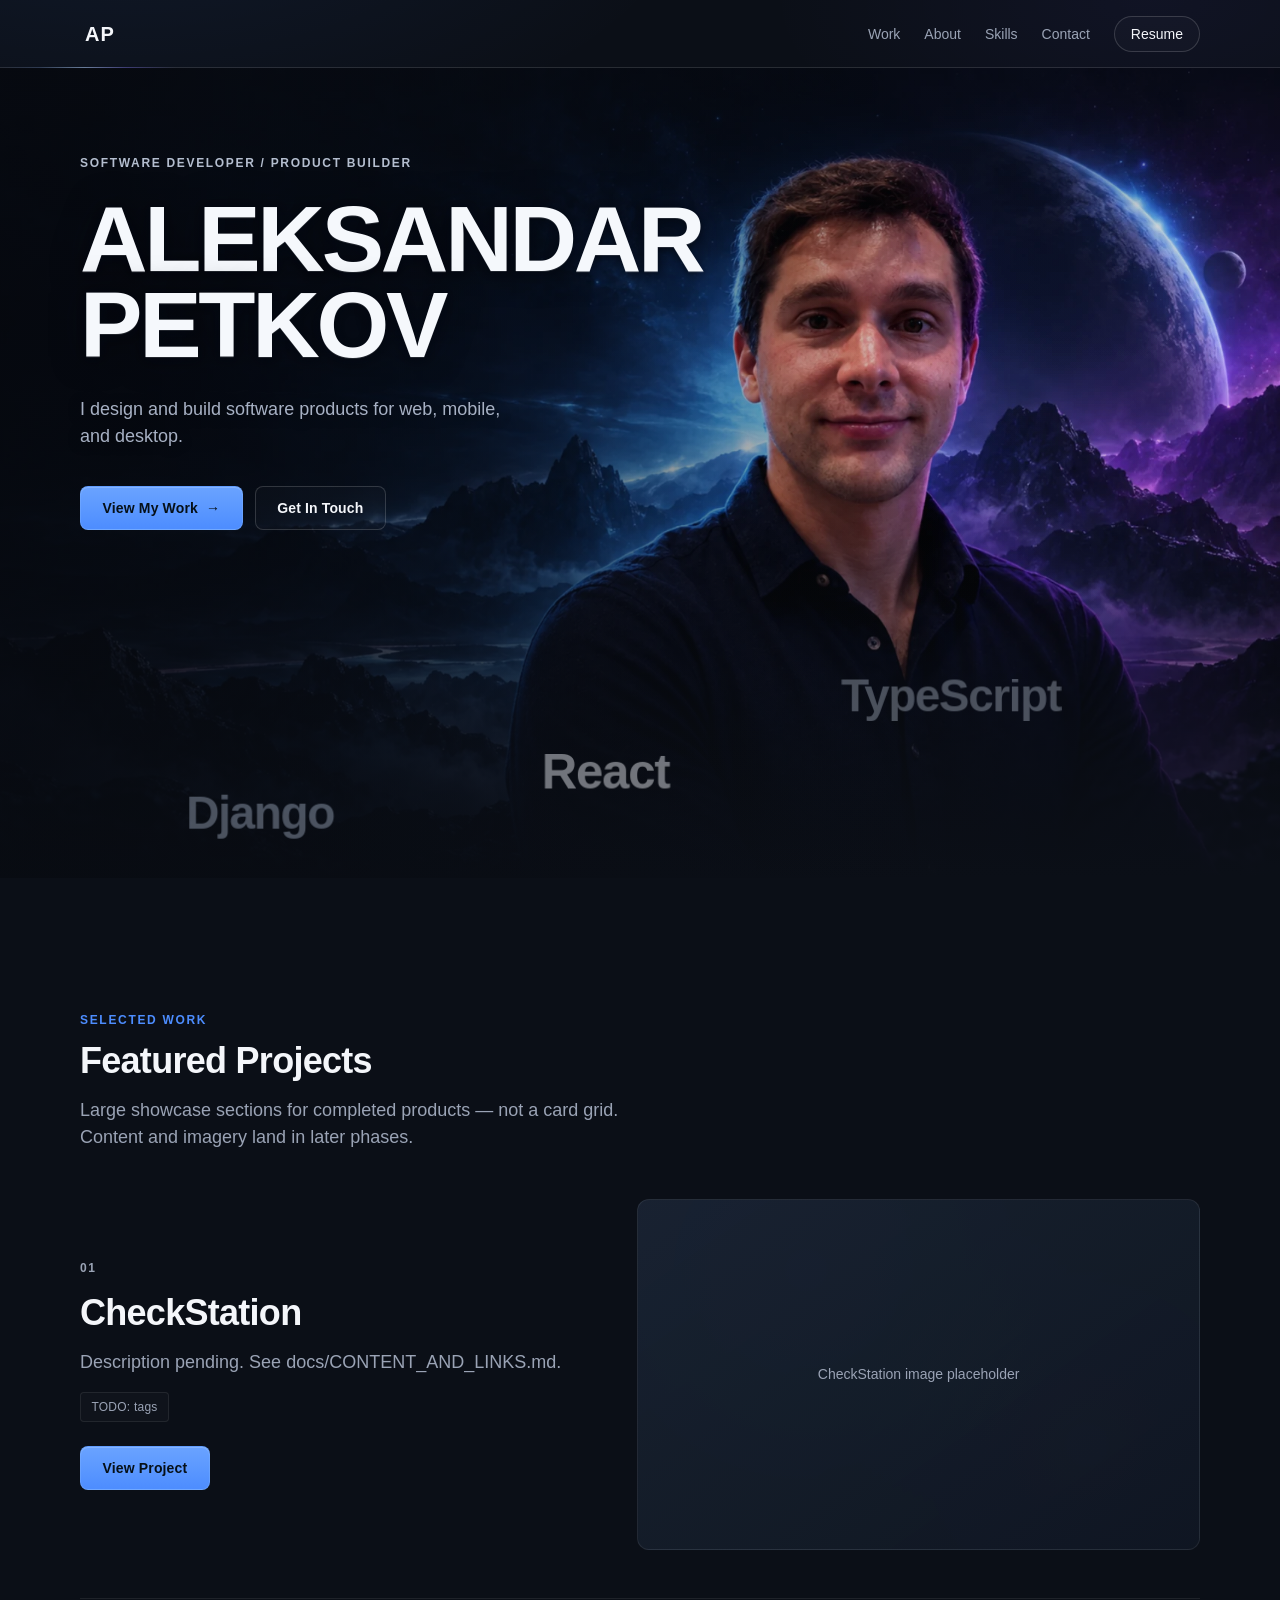
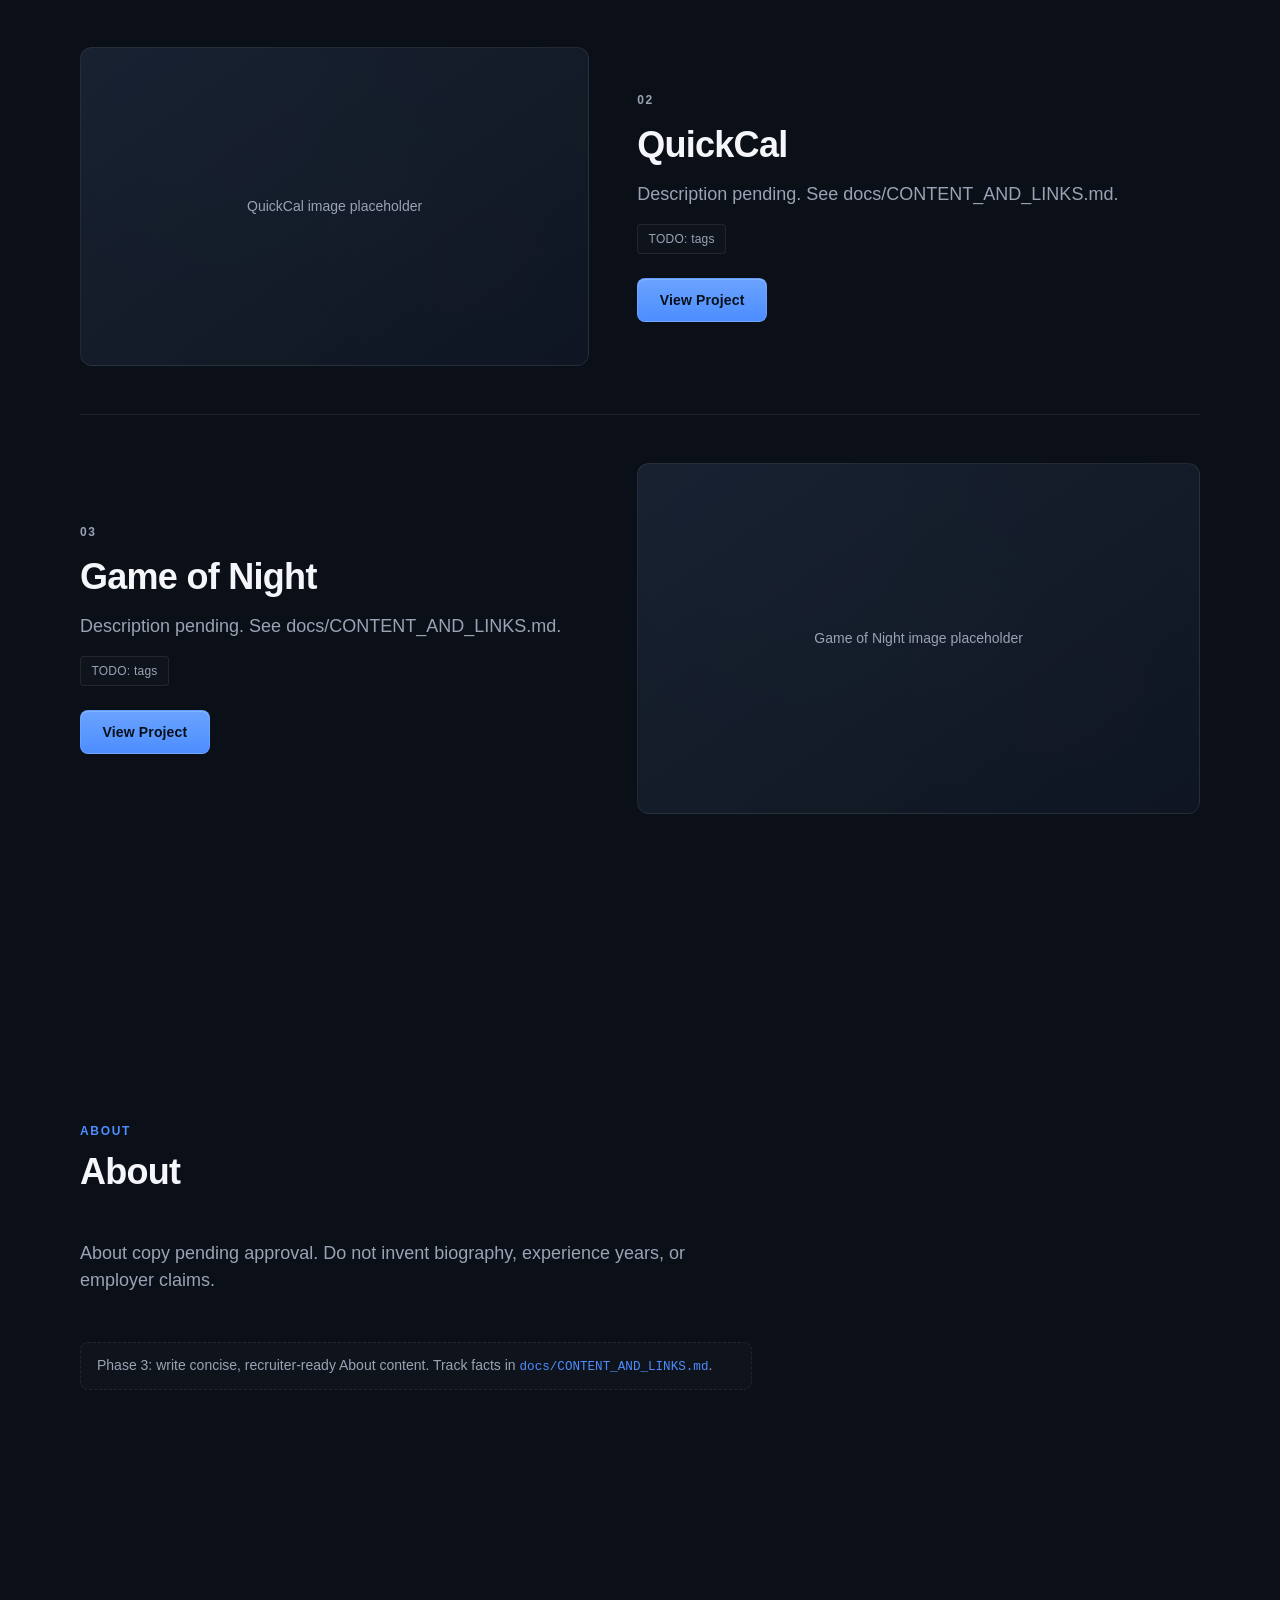
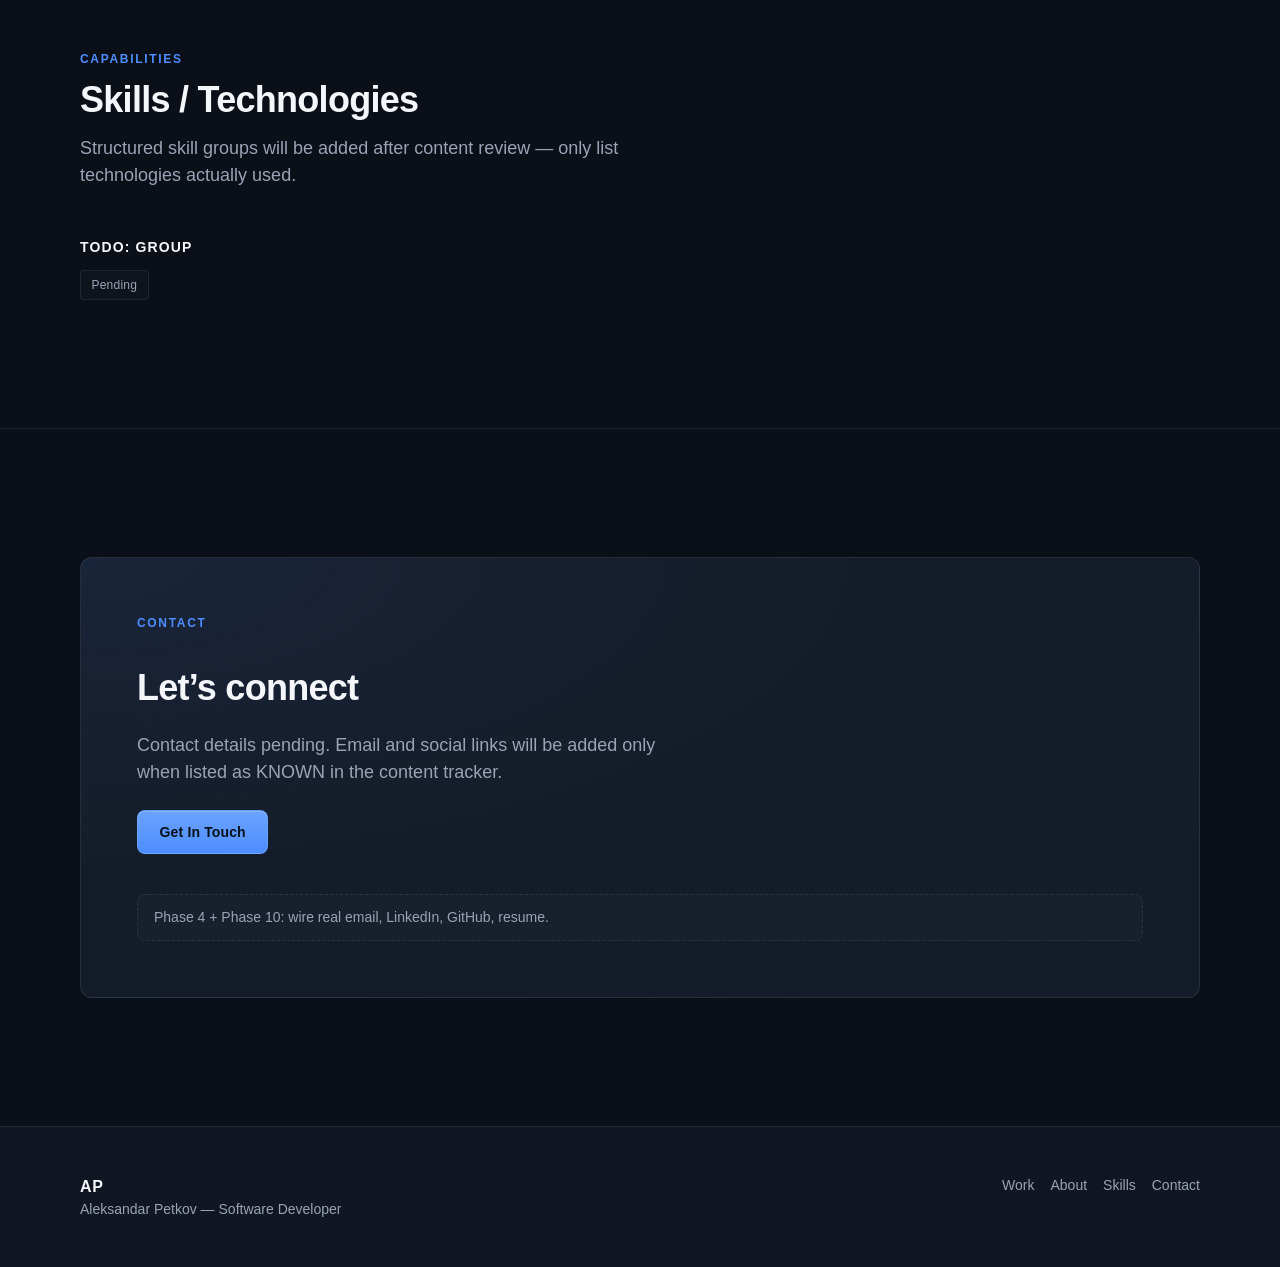
==== index.html @ 77a6a445 "Add static portfolio with cinematic hero and skill ribbon. Ship the HTML/CSS/JS foundation for aleks" ====
<!DOCTYPE html>
<html lang="en">
  <head>
    <meta charset="utf-8" />
    <meta name="viewport" content="width=device-width, initial-scale=1" />

    <!-- TODO: Finalize meta description once About content is approved -->
    <title>Aleksandar Petkov — Software Developer</title>
    <meta
      name="description"
      content="TODO: Final meta description for alekspetk.com — professional software developer portfolio."
    />

    <!-- TODO: Set production canonical when domain is live -->
    <link rel="canonical" href="https://alekspetk.com/" />

    <!-- Open Graph placeholders — finalize in Phase 14 -->
    <meta property="og:type" content="website" />
    <meta property="og:url" content="https://alekspetk.com/" />
    <meta property="og:title" content="Aleksandar Petkov — Software Developer" />
    <meta
      property="og:description"
      content="TODO: Final Open Graph description."
    />
    <meta property="og:image" content="TODO: /assets/images/misc/og-image.jpg" />

    <meta name="theme-color" content="#0b0f17" />
    <!-- TODO: Replace with real favicon assets -->
    <link rel="icon" href="assets/icons/favicon.svg" type="image/svg+xml" />
    <link
      rel="preload"
      as="image"
      href="assets/images/hero/hero-cinematic.webp"
      type="image/webp"
    />

    <link rel="stylesheet" href="css/reset.css" />
    <link rel="stylesheet" href="css/variables.css" />
    <link rel="stylesheet" href="css/global.css" />
    <link rel="stylesheet" href="css/components.css" />
    <link rel="stylesheet" href="css/home.css" />
    <link rel="stylesheet" href="css/responsive.css" />
  </head>
  <body>
    <a class="skip-link" href="#main">Skip to content</a>

    <div class="page">
      <header class="site-header" data-site-header>
        <div class="site-header__inner">
          <a class="brand" href="index.html" aria-label="AP — Home">AP</a>

          <button
            class="nav-toggle"
            type="button"
            data-nav-toggle
            aria-controls="site-nav"
            aria-expanded="false"
            aria-label="Open menu"
          >
            <span class="nav-toggle__icon" aria-hidden="true"></span>
          </button>

          <nav class="nav" id="site-nav" data-nav aria-label="Primary">
            <ul class="nav__list">
              <li><a class="nav__link" href="#work">Work</a></li>
              <li><a class="nav__link" href="#about">About</a></li>
              <li><a class="nav__link" href="#skills">Skills</a></li>
              <li><a class="nav__link" href="#contact">Contact</a></li>
              <!-- TODO: Link to real resume PDF when available (see docs/CONTENT_AND_LINKS.md) -->
              <li>
                <a
                  class="nav__link nav__link--resume"
                  href="assets/documents/resume/"
                  >Resume</a
                >
              </li>
            </ul>
          </nav>
        </div>
        <div class="site-header__edge" aria-hidden="true">
          <span class="site-header__edge-line"></span>
          <span class="site-header__edge-glow"></span>
        </div>
      </header>

      <main id="main" class="page__main">
        <section class="hero" aria-labelledby="hero-title">
          <div class="hero__backdrop" aria-hidden="true"></div>
          <div class="hero__overlay" aria-hidden="true"></div>
          <div
            class="hero__skills"
            data-hero-skills
            aria-hidden="true"
            role="presentation"
          ></div>
          <div class="container hero__inner">
            <div class="hero__content">
              <p class="hero__eyebrow">Software Developer / Product Builder</p>
              <h1 id="hero-title" class="hero__title">
                <span>Aleksandar</span>
                <span>Petkov</span>
              </h1>
              <p class="hero__lead">
                I design and build software products for web, mobile, and
                desktop.
              </p>
              <div class="btn-group hero__actions">
                <a class="btn btn--primary" href="#work">
                  View My Work
                  <span class="btn__arrow" aria-hidden="true">→</span>
                </a>
                <a class="btn btn--secondary" href="#contact">Get In Touch</a>
              </div>
            </div>
          </div>
        </section>

        <!-- FEATURED PROJECTS — Phase 2 -->
        <section id="work" class="section work" aria-labelledby="work-heading">
          <div class="container">
            <header class="section__header" data-reveal>
              <p class="section__label">Selected work</p>
              <h2 id="work-heading" class="section__heading">
                Featured Projects
              </h2>
              <p class="section__intro">
                Large showcase sections for completed products — not a card
                grid. Content and imagery land in later phases.
              </p>
            </header>

            <article
              class="project-showcase"
              aria-labelledby="project-checkstation"
              data-reveal
            >
              <div class="project-showcase__meta">
                <p class="project-showcase__number">01</p>
                <h3 id="project-checkstation" class="project-showcase__title">
                  CheckStation
                </h3>
                <!-- TODO: Approved short description -->
                <p class="project-showcase__desc">
                  Description pending. See docs/CONTENT_AND_LINKS.md.
                </p>
                <ul class="tag-list" aria-label="Technologies">
                  <li class="tag">TODO: tags</li>
                </ul>
                <div class="project-showcase__actions">
                  <a class="btn btn--primary" href="projects/checkstation.html"
                    >View Project</a
                  >
                  <!-- Live / store links: only when KNOWN in CONTENT_AND_LINKS.md -->
                </div>
              </div>
              <div class="project-showcase__media">
                <div
                  class="media-placeholder media-placeholder--wide"
                  role="img"
                  aria-label="CheckStation media placeholder"
                >
                  <p class="media-placeholder__label">
                    CheckStation image placeholder
                  </p>
                </div>
              </div>
            </article>

            <article
              class="project-showcase project-showcase--reverse"
              aria-labelledby="project-quickcal"
              data-reveal
            >
              <div class="project-showcase__meta">
                <p class="project-showcase__number">02</p>
                <h3 id="project-quickcal" class="project-showcase__title">
                  QuickCal
                </h3>
                <p class="project-showcase__desc">
                  Description pending. See docs/CONTENT_AND_LINKS.md.
                </p>
                <ul class="tag-list" aria-label="Technologies">
                  <li class="tag">TODO: tags</li>
                </ul>
                <div class="project-showcase__actions">
                  <a class="btn btn--primary" href="projects/quickcal.html"
                    >View Project</a
                  >
                </div>
              </div>
              <div class="project-showcase__media">
                <div
                  class="media-placeholder media-placeholder--wide"
                  role="img"
                  aria-label="QuickCal media placeholder"
                >
                  <p class="media-placeholder__label">
                    QuickCal image placeholder
                  </p>
                </div>
              </div>
            </article>

            <article
              class="project-showcase"
              aria-labelledby="project-game-of-night"
              data-reveal
            >
              <div class="project-showcase__meta">
                <p class="project-showcase__number">03</p>
                <h3 id="project-game-of-night" class="project-showcase__title">
                  Game of Night
                </h3>
                <p class="project-showcase__desc">
                  Description pending. See docs/CONTENT_AND_LINKS.md.
                </p>
                <ul class="tag-list" aria-label="Technologies">
                  <li class="tag">TODO: tags</li>
                </ul>
                <div class="project-showcase__actions">
                  <a
                    class="btn btn--primary"
                    href="projects/game-of-night.html"
                    >View Project</a
                  >
                </div>
              </div>
              <div class="project-showcase__media">
                <div
                  class="media-placeholder media-placeholder--wide"
                  role="img"
                  aria-label="Game of Night media placeholder"
                >
                  <p class="media-placeholder__label">
                    Game of Night image placeholder
                  </p>
                </div>
              </div>
            </article>
          </div>
        </section>

        <!-- ABOUT — Phase 3 -->
        <section id="about" class="section about" aria-labelledby="about-heading">
          <div class="container">
            <header class="section__header" data-reveal>
              <p class="section__label">About</p>
              <h2 id="about-heading" class="section__heading">About</h2>
            </header>
            <div class="about__body" data-reveal>
              <p class="about__text">
                About copy pending approval. Do not invent biography,
                experience years, or employer claims.
              </p>
              <p class="todo-note">
                Phase 3: write concise, recruiter-ready About content. Track
                facts in <code>docs/CONTENT_AND_LINKS.md</code>.
              </p>
            </div>
          </div>
        </section>

        <!-- SKILLS — Phase 3 -->
        <section
          id="skills"
          class="section skills"
          aria-labelledby="skills-heading"
        >
          <div class="container">
            <header class="section__header" data-reveal>
              <p class="section__label">Capabilities</p>
              <h2 id="skills-heading" class="section__heading">
                Skills / Technologies
              </h2>
              <p class="section__intro">
                Structured skill groups will be added after content review —
                only list technologies actually used.
              </p>
            </header>
            <div class="skills__groups" data-reveal>
              <div class="skills__group">
                <h3>TODO: Group</h3>
                <ul class="tag-list">
                  <li class="tag">Pending</li>
                </ul>
              </div>
            </div>
          </div>
        </section>

        <!-- CONTACT — Phase 4 -->
        <section
          id="contact"
          class="section contact"
          aria-labelledby="contact-heading"
        >
          <div class="container">
            <div class="contact__panel" data-reveal>
              <p class="section__label">Contact</p>
              <h2 id="contact-heading" class="contact__heading">
                Let’s connect
              </h2>
              <p class="contact__text">
                Contact details pending. Email and social links will be added
                only when listed as KNOWN in the content tracker.
              </p>
              <div class="btn-group">
                <!-- TODO: mailto: when email is KNOWN -->
                <a class="btn btn--primary" href="#contact">Get In Touch</a>
              </div>
              <p class="todo-note">
                Phase 4 + Phase 10: wire real email, LinkedIn, GitHub, resume.
              </p>
            </div>
          </div>
        </section>
      </main>

      <footer class="site-footer">
        <div class="container site-footer__inner">
          <div>
            <p class="site-footer__brand">AP</p>
            <p class="site-footer__meta">
              Aleksandar Petkov — Software Developer
            </p>
          </div>
          <nav class="site-footer__nav" aria-label="Footer">
            <a href="#work">Work</a>
            <a href="#about">About</a>
            <a href="#skills">Skills</a>
            <a href="#contact">Contact</a>
          </nav>
        </div>
      </footer>
    </div>

    <script src="js/navigation.js" defer></script>
    <script src="js/animations.js" defer></script>
    <script src="js/hero-skills.js" defer></script>
    <script src="js/project.js" defer></script>
    <script src="js/main.js" defer></script>
  </body>
</html>
---- css/variables.css ----
/* ==========================================================================
   variables.css — Design tokens for dark cinematic professional portfolio
   Keep this list focused. Do not create hundreds of variables.
   ========================================================================== */

:root {
  /* Colors — foundation */
  --color-bg: #0b0f17;
  --color-bg-soft: #101722;
  --color-surface: #151c29;
  --color-surface-secondary: #1a2333;
  --color-text: #f4f6fa;
  --color-text-muted: #9aa3b5;
  --color-border: rgba(255, 255, 255, 0.08);
  --color-blue: #4d8dff;
  --color-purple: #6b5cff;
  --color-glow: rgba(77, 141, 255, 0.22);

  /* Semantic aliases */
  --color-focus: var(--color-blue);
  --color-overlay: rgba(11, 15, 23, 0.72);

  /* Layout */
  --container-max: 1120px;
  --container-narrow: 720px;
  --page-gutter: clamp(1.25rem, 4vw, 2.5rem);
  --section-space: clamp(4.5rem, 10vw, 8rem);
  --header-height: 4.25rem;

  /* Spacing scale */
  --space-1: 0.25rem;
  --space-2: 0.5rem;
  --space-3: 0.75rem;
  --space-4: 1rem;
  --space-5: 1.5rem;
  --space-6: 2rem;
  --space-7: 3rem;
  --space-8: 4rem;

  /* Typography scale */
  --font-sans: "Segoe UI", "Helvetica Neue", Helvetica, Arial, sans-serif;
  --font-display: "Segoe UI", "Helvetica Neue", Helvetica, Arial, sans-serif;

  --text-xs: 0.75rem;
  --text-sm: 0.875rem;
  --text-base: 1rem;
  --text-md: 1.125rem;
  --text-lg: 1.25rem;
  --text-xl: 1.5rem;
  --text-2xl: clamp(1.75rem, 3vw, 2.25rem);
  --text-3xl: clamp(2.25rem, 5vw, 3.5rem);
  --text-hero: clamp(2.7rem, 8.4vw, 5.85rem);

  --leading-tight: 1.1;
  --leading-snug: 1.25;
  --leading-normal: 1.5;
  --tracking-wide: 0.08em;
  --tracking-wider: 0.14em;

  /* Radius scale — restrained */
  --radius-sm: 0.25rem;
  --radius-md: 0.5rem;
  --radius-lg: 0.75rem;

  /* Transitions */
  --ease-out: cubic-bezier(0.22, 1, 0.36, 1);
  --duration-fast: 150ms;
  --duration-base: 250ms;
  --duration-slow: 450ms;

  /* Z-index */
  --z-header: 100;
  --z-overlay: 200;
}
---- css/global.css ----
/* ==========================================================================
   global.css — Base document styles
   ========================================================================== */

html {
  scroll-behavior: smooth;
}

@media (prefers-reduced-motion: reduce) {
  html {
    scroll-behavior: auto;
  }

  *,
  *::before,
  *::after {
    animation-duration: 0.01ms !important;
    animation-iteration-count: 1 !important;
    transition-duration: 0.01ms !important;
  }
}

body {
  font-family: var(--font-sans);
  font-size: var(--text-base);
  line-height: var(--leading-normal);
  color: var(--color-text);
  background-color: var(--color-bg);
  background-image:
    radial-gradient(ellipse 80% 50% at 10% -10%, rgba(77, 141, 255, 0.08), transparent 55%),
    radial-gradient(ellipse 60% 40% at 90% 0%, rgba(107, 92, 255, 0.06), transparent 50%);
  background-attachment: fixed;
}

/* Skip link */
.skip-link {
  position: absolute;
  top: var(--space-3);
  left: var(--space-3);
  z-index: calc(var(--z-overlay) + 1);
  padding: var(--space-2) var(--space-4);
  background: var(--color-surface);
  border: 1px solid var(--color-border);
  border-radius: var(--radius-sm);
  color: var(--color-text);
  transform: translateY(-200%);
  transition: transform var(--duration-fast) var(--ease-out);
}

.skip-link:focus-visible {
  transform: translateY(0);
}

main {
  display: block;
}

.page {
  min-height: 100vh;
  display: flex;
  flex-direction: column;
}

.page__main {
  flex: 1;
}

/* Typography helpers */
.eyebrow {
  font-size: var(--text-xs);
  font-weight: 600;
  letter-spacing: var(--tracking-wider);
  text-transform: uppercase;
  color: var(--color-text-muted);
}

.muted {
  color: var(--color-text-muted);
}

/* Placeholder / unfinished markers for foundation phases */
.todo-note {
  margin-top: var(--space-4);
  padding: var(--space-3) var(--space-4);
  border: 1px dashed var(--color-border);
  border-radius: var(--radius-md);
  color: var(--color-text-muted);
  font-size: var(--text-sm);
  background: rgba(255, 255, 255, 0.02);
}

.todo-note code {
  font-size: 0.9em;
  color: var(--color-blue);
}

/* Utility */
.sr-only {
  position: absolute;
  width: 1px;
  height: 1px;
  padding: 0;
  margin: -1px;
  overflow: hidden;
  clip: rect(0, 0, 0, 0);
  white-space: nowrap;
  border: 0;
}

.is-hidden {
  display: none !important;
}
---- css/components.css ----
/* ==========================================================================
   components.css — Reusable UI primitives
   Keep neutral and evolvable. Section-specific polish lives in home.css /
   project.css.
   ========================================================================== */

/* --------------------------------------------------------------------------
   Container / section
   -------------------------------------------------------------------------- */

.container {
  width: min(100% - (var(--page-gutter) * 2), var(--container-max));
  margin-inline: auto;
}

.container--narrow {
  width: min(100% - (var(--page-gutter) * 2), var(--container-narrow));
  margin-inline: auto;
}

.section {
  padding-block: var(--section-space);
}

.section__header {
  margin-bottom: var(--space-7);
  max-width: 40rem;
}

.section__label {
  display: inline-block;
  margin-bottom: var(--space-3);
  font-size: var(--text-xs);
  font-weight: 600;
  letter-spacing: var(--tracking-wider);
  text-transform: uppercase;
  color: var(--color-blue);
}

.section__heading {
  font-family: var(--font-display);
  font-size: var(--text-2xl);
  font-weight: 650;
  line-height: var(--leading-tight);
  letter-spacing: -0.02em;
  color: var(--color-text);
}

.section__intro {
  margin-top: var(--space-4);
  font-size: var(--text-md);
  line-height: var(--leading-normal);
  color: var(--color-text-muted);
  max-width: 36rem;
}

/* --------------------------------------------------------------------------
   Buttons & links
   -------------------------------------------------------------------------- */

.btn {
  display: inline-flex;
  align-items: center;
  justify-content: center;
  gap: var(--space-2);
  min-height: 2.75rem;
  padding: 0.7rem 1.35rem;
  border: 1px solid transparent;
  border-radius: var(--radius-md);
  font-size: var(--text-sm);
  font-weight: 600;
  letter-spacing: 0.01em;
  line-height: 1;
  transition:
    background-color var(--duration-base) var(--ease-out),
    border-color var(--duration-base) var(--ease-out),
    color var(--duration-base) var(--ease-out),
    box-shadow var(--duration-base) var(--ease-out),
    transform var(--duration-fast) var(--ease-out);
}

.btn:hover {
  transform: translateY(-2px);
}

.btn:active {
  transform: translateY(0);
}

.btn__arrow {
  display: inline-block;
  transition: transform var(--duration-base) var(--ease-out);
}

.btn:hover .btn__arrow {
  transform: translateX(3px);
}

.btn--primary {
  background: linear-gradient(180deg, #6aa3ff 0%, var(--color-blue) 100%);
  color: #061018;
  border-color: rgba(122, 175, 255, 0.45);
  box-shadow: 0 1px 0 rgba(255, 255, 255, 0.18) inset;
}

.btn--primary:hover {
  background: linear-gradient(180deg, #7db0ff 0%, #5a97ff 100%);
  border-color: rgba(160, 200, 255, 0.55);
  box-shadow:
    0 1px 0 rgba(255, 255, 255, 0.24) inset,
    0 6px 16px rgba(77, 141, 255, 0.14);
}

.btn--secondary {
  background: rgba(255, 255, 255, 0.02);
  color: var(--color-text);
  border-color: rgba(255, 255, 255, 0.16);
}

.btn--secondary:hover {
  border-color: rgba(255, 255, 255, 0.32);
  background: rgba(255, 255, 255, 0.055);
  box-shadow: 0 0 0 1px rgba(255, 255, 255, 0.04);
}

.btn--ghost {
  background: transparent;
  color: var(--color-text-muted);
  border-color: transparent;
  padding-inline: 0.5rem;
}

.btn--ghost:hover {
  color: var(--color-text);
}

.text-link {
  color: var(--color-blue);
  text-decoration: underline;
  text-decoration-thickness: 1px;
  text-underline-offset: 0.18em;
  transition: color var(--duration-fast) var(--ease-out);
}

.text-link:hover {
  color: #7aafff;
}

.btn-group {
  display: flex;
  flex-wrap: wrap;
  gap: var(--space-3);
}

/* --------------------------------------------------------------------------
   Tags
   -------------------------------------------------------------------------- */

.tag-list {
  display: flex;
  flex-wrap: wrap;
  gap: var(--space-2);
}

.tag {
  display: inline-flex;
  align-items: center;
  padding: 0.3rem 0.65rem;
  border: 1px solid var(--color-border);
  border-radius: var(--radius-sm);
  background: rgba(255, 255, 255, 0.02);
  color: var(--color-text-muted);
  font-size: var(--text-xs);
  font-weight: 500;
  letter-spacing: 0.02em;
}

/* --------------------------------------------------------------------------
   Media placeholder
   -------------------------------------------------------------------------- */

.media-placeholder {
  position: relative;
  display: grid;
  place-items: center;
  width: 100%;
  min-height: 16rem;
  aspect-ratio: 4 / 3;
  overflow: hidden;
  border: 1px solid var(--color-border);
  border-radius: var(--radius-lg);
  background:
    linear-gradient(145deg, rgba(26, 35, 51, 0.9), rgba(16, 23, 34, 0.95)),
    radial-gradient(circle at 30% 20%, rgba(77, 141, 255, 0.12), transparent 55%),
    radial-gradient(circle at 80% 70%, rgba(107, 92, 255, 0.1), transparent 45%);
  color: var(--color-text-muted);
  text-align: center;
}

.media-placeholder__label {
  max-width: 16rem;
  padding: var(--space-4);
  font-size: var(--text-sm);
  line-height: var(--leading-snug);
}

.media-placeholder--hero {
  aspect-ratio: 5 / 6;
  min-height: 20rem;
}

.media-placeholder--wide {
  aspect-ratio: 16 / 10;
  min-height: 14rem;
}

/* --------------------------------------------------------------------------
   Project showcase (homepage)
   -------------------------------------------------------------------------- */

.project-showcase {
  display: grid;
  gap: var(--space-6);
  padding-block: var(--space-7);
  border-top: 1px solid var(--color-border);
}

.project-showcase:first-of-type {
  border-top: none;
  padding-top: 0;
}

.project-showcase__meta {
  display: flex;
  flex-direction: column;
  gap: var(--space-4);
}

.project-showcase__number {
  font-size: var(--text-xs);
  font-weight: 600;
  letter-spacing: var(--tracking-wider);
  color: var(--color-text-muted);
}

.project-showcase__title {
  font-family: var(--font-display);
  font-size: var(--text-2xl);
  font-weight: 650;
  line-height: var(--leading-tight);
  letter-spacing: -0.02em;
}

.project-showcase__desc {
  color: var(--color-text-muted);
  font-size: var(--text-md);
  max-width: 34rem;
}

.project-showcase__actions {
  display: flex;
  flex-wrap: wrap;
  gap: var(--space-3);
  margin-top: var(--space-2);
}

.project-showcase__media {
  min-width: 0;
}

/* --------------------------------------------------------------------------
   Header / nav
   -------------------------------------------------------------------------- */

.site-header {
  position: sticky;
  top: 0;
  z-index: var(--z-header);
  height: var(--header-height);
  background: transparent;
  isolation: isolate;
  transition:
    background-color var(--duration-base) var(--ease-out),
    backdrop-filter var(--duration-base) var(--ease-out),
    box-shadow var(--duration-base) var(--ease-out);
}

.site-header.is-scrolled {
  background: rgba(11, 15, 23, 0.78);
  backdrop-filter: blur(14px) saturate(1.15);
  -webkit-backdrop-filter: blur(14px) saturate(1.15);
  box-shadow: 0 10px 30px rgba(0, 0, 0, 0.22);
}

.site-header__inner {
  position: relative;
  z-index: 1;
  display: flex;
  align-items: center;
  justify-content: space-between;
  height: var(--header-height);
  width: min(100% - (var(--page-gutter) * 2), var(--container-max));
  margin-inline: auto;
}

.site-header__edge {
  position: absolute;
  left: 0;
  right: 0;
  bottom: 0;
  height: 1px;
  overflow: hidden;
  pointer-events: none;
}

.site-header__edge-line {
  display: block;
  width: 100%;
  height: 1px;
  background: rgba(255, 255, 255, 0.12);
}

.site-header__edge-glow {
  position: absolute;
  top: -1px;
  left: 0;
  width: min(26vw, 11rem);
  height: 2px;
  border-radius: 999px;
  background: linear-gradient(
    90deg,
    transparent 0%,
    rgba(77, 141, 255, 0.18) 22%,
    rgba(170, 205, 255, 0.7) 48%,
    rgba(107, 92, 255, 0.42) 72%,
    transparent 100%
  );
  filter: blur(0.4px);
  opacity: 0.7;
  animation: header-edge-sweep 13s linear infinite;
}

@keyframes header-edge-sweep {
  0% {
    transform: translateX(-130%);
    opacity: 0;
  }
  8% {
    opacity: 0.55;
  }
  50% {
    opacity: 0.7;
  }
  92% {
    opacity: 0.5;
  }
  100% {
    transform: translateX(520%);
    opacity: 0;
  }
}

.brand {
  display: inline-flex;
  align-items: center;
  justify-content: center;
  min-width: 2.5rem;
  min-height: 2.5rem;
  font-family: var(--font-display);
  font-size: var(--text-lg);
  font-weight: 700;
  letter-spacing: 0.06em;
  color: var(--color-text);
  transition: color var(--duration-fast) var(--ease-out);
}

.brand:hover {
  color: #ffffff;
}

.nav {
  display: flex;
  align-items: center;
  gap: var(--space-5);
}

.nav__list {
  display: flex;
  align-items: center;
  gap: var(--space-5);
}

.nav__link {
  font-size: var(--text-sm);
  font-weight: 500;
  color: var(--color-text-muted);
  transition: color var(--duration-fast) var(--ease-out);
}

.nav__link:hover,
.nav__link[aria-current="page"] {
  color: var(--color-text);
}

.nav__link--resume {
  display: inline-flex;
  align-items: center;
  justify-content: center;
  min-height: 2.25rem;
  padding: 0.4rem 1rem;
  border: 1px solid rgba(255, 255, 255, 0.16);
  border-radius: 999px;
  color: var(--color-text);
  background: rgba(255, 255, 255, 0.02);
  transition:
    color var(--duration-fast) var(--ease-out),
    border-color var(--duration-base) var(--ease-out),
    background-color var(--duration-base) var(--ease-out),
    box-shadow var(--duration-base) var(--ease-out);
}

.nav__link--resume:hover,
.nav__link--resume[aria-current="page"] {
  color: var(--color-text);
  border-color: rgba(170, 200, 255, 0.4);
  background: rgba(255, 255, 255, 0.05);
  box-shadow: none;
}

.nav-toggle {
  display: none;
  align-items: center;
  justify-content: center;
  width: 2.75rem;
  height: 2.75rem;
  border: 1px solid var(--color-border);
  border-radius: var(--radius-md);
  color: var(--color-text);
}

.nav-toggle__icon,
.nav-toggle__icon::before,
.nav-toggle__icon::after {
  display: block;
  width: 1.1rem;
  height: 1.5px;
  background: currentColor;
  border-radius: 1px;
  transition: transform var(--duration-base) var(--ease-out), opacity var(--duration-fast);
}

.nav-toggle__icon {
  position: relative;
}

.nav-toggle__icon::before,
.nav-toggle__icon::after {
  content: "";
  position: absolute;
  left: 0;
}

.nav-toggle__icon::before {
  top: -5px;
}

.nav-toggle__icon::after {
  top: 5px;
}

.nav-toggle[aria-expanded="true"] .nav-toggle__icon {
  background: transparent;
}

.nav-toggle[aria-expanded="true"] .nav-toggle__icon::before {
  top: 0;
  transform: rotate(45deg);
}

.nav-toggle[aria-expanded="true"] .nav-toggle__icon::after {
  top: 0;
  transform: rotate(-45deg);
}

/* --------------------------------------------------------------------------
   Footer
   -------------------------------------------------------------------------- */

.site-footer {
  border-top: 1px solid var(--color-border);
  background: var(--color-bg-soft);
  padding-block: var(--space-7);
}

.site-footer__inner {
  display: flex;
  flex-wrap: wrap;
  align-items: flex-start;
  justify-content: space-between;
  gap: var(--space-5);
}

.site-footer__brand {
  font-weight: 700;
  letter-spacing: 0.04em;
}

.site-footer__meta {
  color: var(--color-text-muted);
  font-size: var(--text-sm);
}

.site-footer__nav {
  display: flex;
  flex-wrap: wrap;
  gap: var(--space-4);
}

.site-footer__nav a {
  font-size: var(--text-sm);
  color: var(--color-text-muted);
  transition: color var(--duration-fast) var(--ease-out);
}

.site-footer__nav a:hover {
  color: var(--color-text);
}

/* --------------------------------------------------------------------------
   Reveal foundation (optional; activated by JS)
   -------------------------------------------------------------------------- */

[data-reveal] {
  opacity: 1;
  transform: none;
}

.js-enabled [data-reveal] {
  opacity: 0;
  transform: translateY(0.75rem);
  transition:
    opacity var(--duration-slow) var(--ease-out),
    transform var(--duration-slow) var(--ease-out);
}

.js-enabled [data-reveal].is-revealed {
  opacity: 1;
  transform: none;
}

@media (prefers-reduced-motion: reduce) {
  .js-enabled [data-reveal] {
    opacity: 1;
    transform: none;
    transition: none;
  }

  .site-header__edge-glow {
    animation: none;
    left: 50%;
    transform: translateX(-50%);
    opacity: 0.35;
    width: min(36vw, 10rem);
  }
}
---- css/home.css ----
/* ==========================================================================
   home.css — Homepage section layouts
   Phase 1: Full-width cinematic hero background composition
   ========================================================================== */

/* Hero — full-bleed cinematic backdrop */
.hero {
  --hero-bg-image: url("../assets/images/hero/hero-cinematic.webp");
  --hero-bg-position: 72% center;

  position: relative;
  display: flex;
  flex-direction: column;
  justify-content: flex-start;
  min-height: clamp(34rem, 88vh, 52rem);
  padding-top: clamp(1.75rem, 5vh, 3.25rem);
  padding-bottom: clamp(3.5rem, 8vh, 5.5rem);
  isolation: isolate;
  z-index: 0;
  background-color: var(--color-bg);
  background-image: var(--hero-bg-image);
  background-repeat: no-repeat;
  background-size: cover;
  background-position: var(--hero-bg-position);
}

/* Layer 0 — cinematic image plate */
.hero__backdrop {
  position: absolute;
  inset: 0;
  z-index: 0;
  background-color: var(--color-bg);
  background-image: var(--hero-bg-image);
  background-repeat: no-repeat;
  background-size: cover;
  background-position: var(--hero-bg-position);
  pointer-events: none;
}

/* Layer 1 — readability / vignette overlays */
.hero__overlay {
  position: absolute;
  inset: 0;
  z-index: 1;
  pointer-events: none;
  background:
    /* Soft left wash — image remains visible under text, no hard column */
    linear-gradient(
      105deg,
      rgba(7, 10, 16, 0.78) 0%,
      rgba(7, 10, 16, 0.64) 30%,
      rgba(7, 10, 16, 0.4) 48%,
      rgba(7, 10, 16, 0.16) 62%,
      rgba(7, 10, 16, 0.04) 74%,
      transparent 88%
    ),
    /* top darkening for header contrast */
    linear-gradient(
      180deg,
      rgba(8, 11, 18, 0.5) 0%,
      rgba(8, 11, 18, 0.16) 18%,
      transparent 38%
    ),
    /* bottom fade into page background */
    linear-gradient(
      0deg,
      rgba(11, 15, 23, 1) 0%,
      rgba(11, 15, 23, 0.72) 18%,
      rgba(11, 15, 23, 0.2) 42%,
      transparent 68%
    );
}

/* Layer 2 — skill ribbon in lower hero band (above overlays, below copy) */
.hero__skills {
  position: absolute;
  left: 0;
  right: 0;
  bottom: clamp(1.25rem, 3.5vh, 2.75rem);
  height: clamp(5.5rem, 22vh, 10.5rem);
  width: 100%;
  z-index: 2;
  overflow: hidden;
  pointer-events: none;
  /* Soft L/R dissolve — narrow fades at the true edges only */
  -webkit-mask-image: linear-gradient(
    90deg,
    transparent 0%,
    #000 5%,
    #000 94%,
    transparent 100%
  );
  mask-image: linear-gradient(
    90deg,
    transparent 0%,
    #000 5%,
    #000 94%,
    transparent 100%
  );
}

.hero-skill {
  position: absolute;
  top: 0;
  left: 0;
  z-index: 1;
  margin: 0;
  padding: 0;
  border: 0;
  background: none;
  font-family: var(--font-display);
  font-size: clamp(1.85rem, 3.6vw, 3.35rem);
  font-weight: 800;
  letter-spacing: -0.03em;
  line-height: 1;
  white-space: nowrap;
  color: #e8eef8;
  opacity: 0;
  will-change: transform, opacity;
  user-select: none;
  pointer-events: none;
}

.hero-skill--accent {
  font-weight: 800;
  letter-spacing: -0.025em;
  color: #f4f7fc;
}

/* Layer 3 — main hero content above skill words */
.hero__inner {
  position: relative;
  z-index: 3;
  display: flex;
  align-items: flex-start;
  width: min(100% - (var(--page-gutter) * 2), var(--container-max));
  margin-inline: auto;
  flex: 1 1 auto;
  overflow: visible;
}

.hero__content {
  display: flex;
  flex-direction: column;
  gap: var(--space-4);
  /* Overlay text on the cinematic field — not a side column */
  width: min(100%, 56vw, 46rem);
  max-width: none;
  padding-top: clamp(0.5rem, 2vh, 1.5rem);
  overflow: visible;
  animation: hero-enter 0.85s var(--ease-out) both;
}

.hero__eyebrow {
  font-size: var(--text-xs);
  font-weight: 600;
  letter-spacing: var(--tracking-wider);
  text-transform: uppercase;
  color: #b4becf;
}

.hero__title {
  position: relative;
  font-family: var(--font-display);
  font-size: var(--text-hero);
  font-weight: 800;
  line-height: 0.92;
  letter-spacing: -0.035em;
  text-transform: uppercase;
  width: max-content;
  max-width: none;
  overflow: visible;
  color: #f5f8fc;
  -webkit-text-fill-color: #f5f8fc;
  background: none;
  text-overflow: unset;
  text-shadow:
    0 1px 0 rgba(255, 255, 255, 0.12),
    0 2px 8px rgba(3, 8, 18, 0.85),
    0 0 32px rgba(8, 11, 18, 0.55);
}

.hero__title span {
  display: block;
  white-space: nowrap;
}

.hero__lead {
  margin-top: var(--space-1);
  font-size: var(--text-md);
  line-height: var(--leading-normal);
  color: #a7b1c4;
  max-width: 28rem;
  text-wrap: pretty;
  text-shadow: 0 1px 12px rgba(8, 11, 18, 0.55);
}

.hero__actions {
  margin-top: var(--space-3);
}

@keyframes hero-enter {
  from {
    opacity: 0;
    transform: translateY(0.85rem);
  }
  to {
    opacity: 1;
    transform: none;
  }
}

@media (prefers-reduced-motion: reduce) {
  .hero__content {
    animation: none;
  }
}

/* Featured work */
.work {
  border-top: 1px solid transparent;
}

/* About */
.about__body {
  display: grid;
  gap: var(--space-6);
  max-width: 42rem;
}

.about__text {
  color: var(--color-text-muted);
  font-size: var(--text-md);
}

/* Skills */
.skills__groups {
  display: grid;
  gap: var(--space-6);
}

.skills__group h3 {
  margin-bottom: var(--space-3);
  font-size: var(--text-sm);
  font-weight: 600;
  letter-spacing: var(--tracking-wide);
  text-transform: uppercase;
  color: var(--color-text);
}

/* Contact / pre-footer CTA */
.contact {
  border-top: 1px solid var(--color-border);
}

.contact__panel {
  display: grid;
  gap: var(--space-5);
  padding: clamp(2rem, 5vw, 3.5rem);
  border: 1px solid var(--color-border);
  border-radius: var(--radius-lg);
  background:
    radial-gradient(ellipse at 0% 0%, rgba(77, 141, 255, 0.08), transparent 50%),
    var(--color-surface);
}

.contact__heading {
  font-family: var(--font-display);
  font-size: var(--text-2xl);
  font-weight: 650;
  line-height: var(--leading-tight);
  letter-spacing: -0.02em;
}

.contact__text {
  color: var(--color-text-muted);
  font-size: var(--text-md);
  max-width: 34rem;
}

/* 404 */
.page-404 {
  display: grid;
  place-items: center;
  min-height: calc(100vh - var(--header-height));
  padding: var(--section-space) var(--page-gutter);
  text-align: center;
}

.page-404__inner {
  display: grid;
  gap: var(--space-5);
  justify-items: center;
  max-width: 28rem;
}

.page-404__code {
  font-size: var(--text-xs);
  font-weight: 600;
  letter-spacing: var(--tracking-wider);
  text-transform: uppercase;
  color: var(--color-text-muted);
}

.page-404__title {
  font-family: var(--font-display);
  font-size: var(--text-3xl);
  font-weight: 700;
  letter-spacing: -0.02em;
  line-height: var(--leading-tight);
}

.page-404__text {
  color: var(--color-text-muted);
}
---- css/responsive.css ----
/* ==========================================================================
   responsive.css — Breakpoints and layout adaptations
   Mobile-first additions beyond component defaults.
   ========================================================================== */

/* Tablet and up */
@media (min-width: 768px) {
  .hero {
    --hero-bg-position: 78% center;
    min-height: clamp(36rem, 86vh, 50rem);
    padding-top: clamp(2rem, 5.5vh, 3.5rem);
    padding-bottom: clamp(3.75rem, 8vh, 5.75rem);
  }

  .hero__content {
    width: min(100%, 54vw, 44rem);
    gap: var(--space-5);
    padding-top: clamp(0.75rem, 3vh, 2rem);
  }

  .project-showcase {
    grid-template-columns: minmax(0, 0.95fr) minmax(0, 1.05fr);
    align-items: center;
    gap: var(--space-7);
  }

  .project-showcase--reverse .project-showcase__meta {
    order: 2;
  }

  .project-showcase--reverse .project-showcase__media {
    order: 1;
  }

  .skills__groups {
    grid-template-columns: repeat(2, minmax(0, 1fr));
  }

  .project-hero__grid {
    grid-template-columns: minmax(0, 1fr) minmax(0, 1fr);
    gap: var(--space-8);
  }

  .project-overview {
    grid-template-columns: repeat(3, minmax(0, 1fr));
  }

  .gallery-grid {
    grid-template-columns: repeat(2, minmax(0, 1fr));
  }

  .tech-groups {
    grid-template-columns: repeat(2, minmax(0, 1fr));
  }
}

/* Desktop */
@media (min-width: 1024px) {
  .hero {
    --hero-bg-position: center right;
    min-height: clamp(38rem, 90vh, 54rem);
  }

  .hero__content {
    width: min(100%, 55vw, 46rem);
    padding-top: clamp(1rem, 4vh, 2.75rem);
  }

  .hero__lead {
    max-width: 30rem;
  }

  .skills__groups {
    grid-template-columns: repeat(3, minmax(0, 1fr));
  }

  .gallery-grid {
    grid-template-columns: repeat(3, minmax(0, 1fr));
  }
}

/* Large desktop — keep portrait anchored right without over-cropping left */
@media (min-width: 1400px) {
  .hero {
    --hero-bg-position: 86% center;
  }
}

/* Mobile navigation + hero stacking */
@media (max-width: 767px) {
  .nav-toggle {
    display: inline-flex;
  }

  .nav {
    position: fixed;
    inset: var(--header-height) 0 auto 0;
    z-index: var(--z-overlay);
    display: block;
    padding: var(--space-4) var(--page-gutter) var(--space-5);
    background: rgba(11, 15, 23, 0.96);
    border-bottom: 1px solid var(--color-border);
    transform: translateY(-120%);
    opacity: 0;
    visibility: hidden;
    pointer-events: none;
    transition:
      transform var(--duration-base) var(--ease-out),
      opacity var(--duration-base) var(--ease-out),
      visibility var(--duration-base);
  }

  .nav.is-open {
    transform: translateY(0);
    opacity: 1;
    visibility: visible;
    pointer-events: auto;
  }

  .nav__list {
    flex-direction: column;
    align-items: stretch;
    gap: var(--space-1);
  }

  .nav__link {
    display: block;
    padding: var(--space-3) var(--space-2);
    font-size: var(--text-base);
  }

  .nav__link--resume {
    width: fit-content;
    margin-top: var(--space-2);
    margin-inline: var(--space-2);
  }

  .hero {
    --hero-bg-position: 78% 32%;
    min-height: clamp(34rem, 88svh, 46rem);
    aspect-ratio: auto;
    height: auto;
    padding-top: var(--space-5);
    padding-bottom: var(--space-8);
  }

  .hero__backdrop {
    background-size: cover;
    background-position: var(--hero-bg-position);
  }

  .hero__overlay {
    background:
      linear-gradient(
        90deg,
        rgba(7, 10, 16, 0.94) 0%,
        rgba(7, 10, 16, 0.88) 42%,
        rgba(7, 10, 16, 0.4) 68%,
        rgba(7, 10, 16, 0.08) 86%,
        transparent 100%
      ),
      linear-gradient(
        180deg,
        rgba(8, 11, 18, 0.55) 0%,
        rgba(8, 11, 18, 0.2) 24%,
        transparent 48%,
        rgba(11, 15, 23, 0.55) 82%,
        rgba(11, 15, 23, 1) 100%
      );
  }

  .hero__inner {
    flex: 0 0 auto;
  }

  .hero__content {
    width: 100%;
    max-width: none;
    padding-top: var(--space-2);
  }

  .hero__title {
    background: none;
    color: #f4f7fb;
    width: 100%;
    max-width: 100%;
    font-size: clamp(2.35rem, 10.5vw, 3.25rem);
    -webkit-background-clip: border-box;
    background-clip: border-box;
    filter: drop-shadow(0 2px 12px rgba(3, 8, 18, 0.9));
  }

  .hero__lead {
    font-size: var(--text-base);
    max-width: 22rem;
  }

  .hero__actions {
    width: 100%;
  }

  .hero__actions .btn {
    min-height: 2.85rem;
  }

  .hero__skills {
    height: clamp(4.5rem, 18vh, 7.5rem);
    bottom: clamp(1rem, 3vh, 2rem);
  }

  .hero-skill {
    font-size: clamp(1.45rem, 6.5vw, 2.15rem);
  }

  .site-footer__inner {
    flex-direction: column;
  }
}
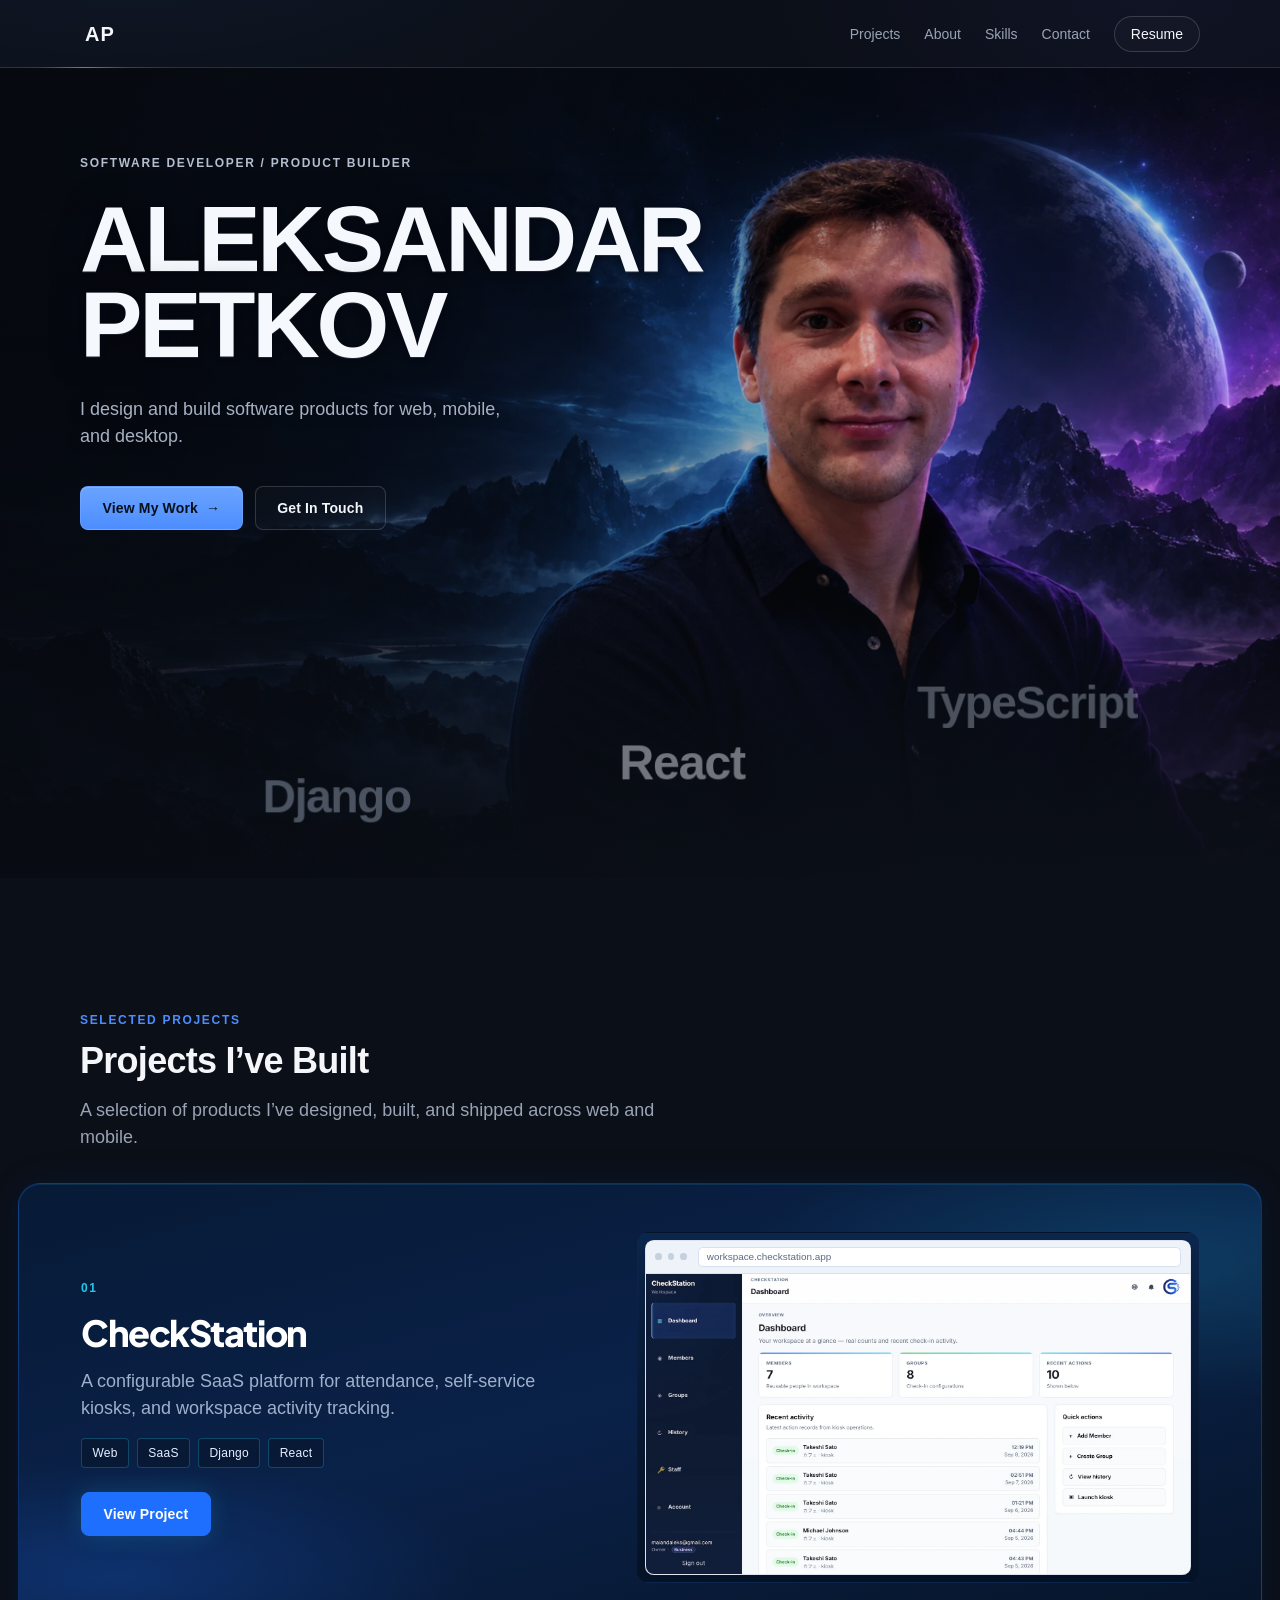
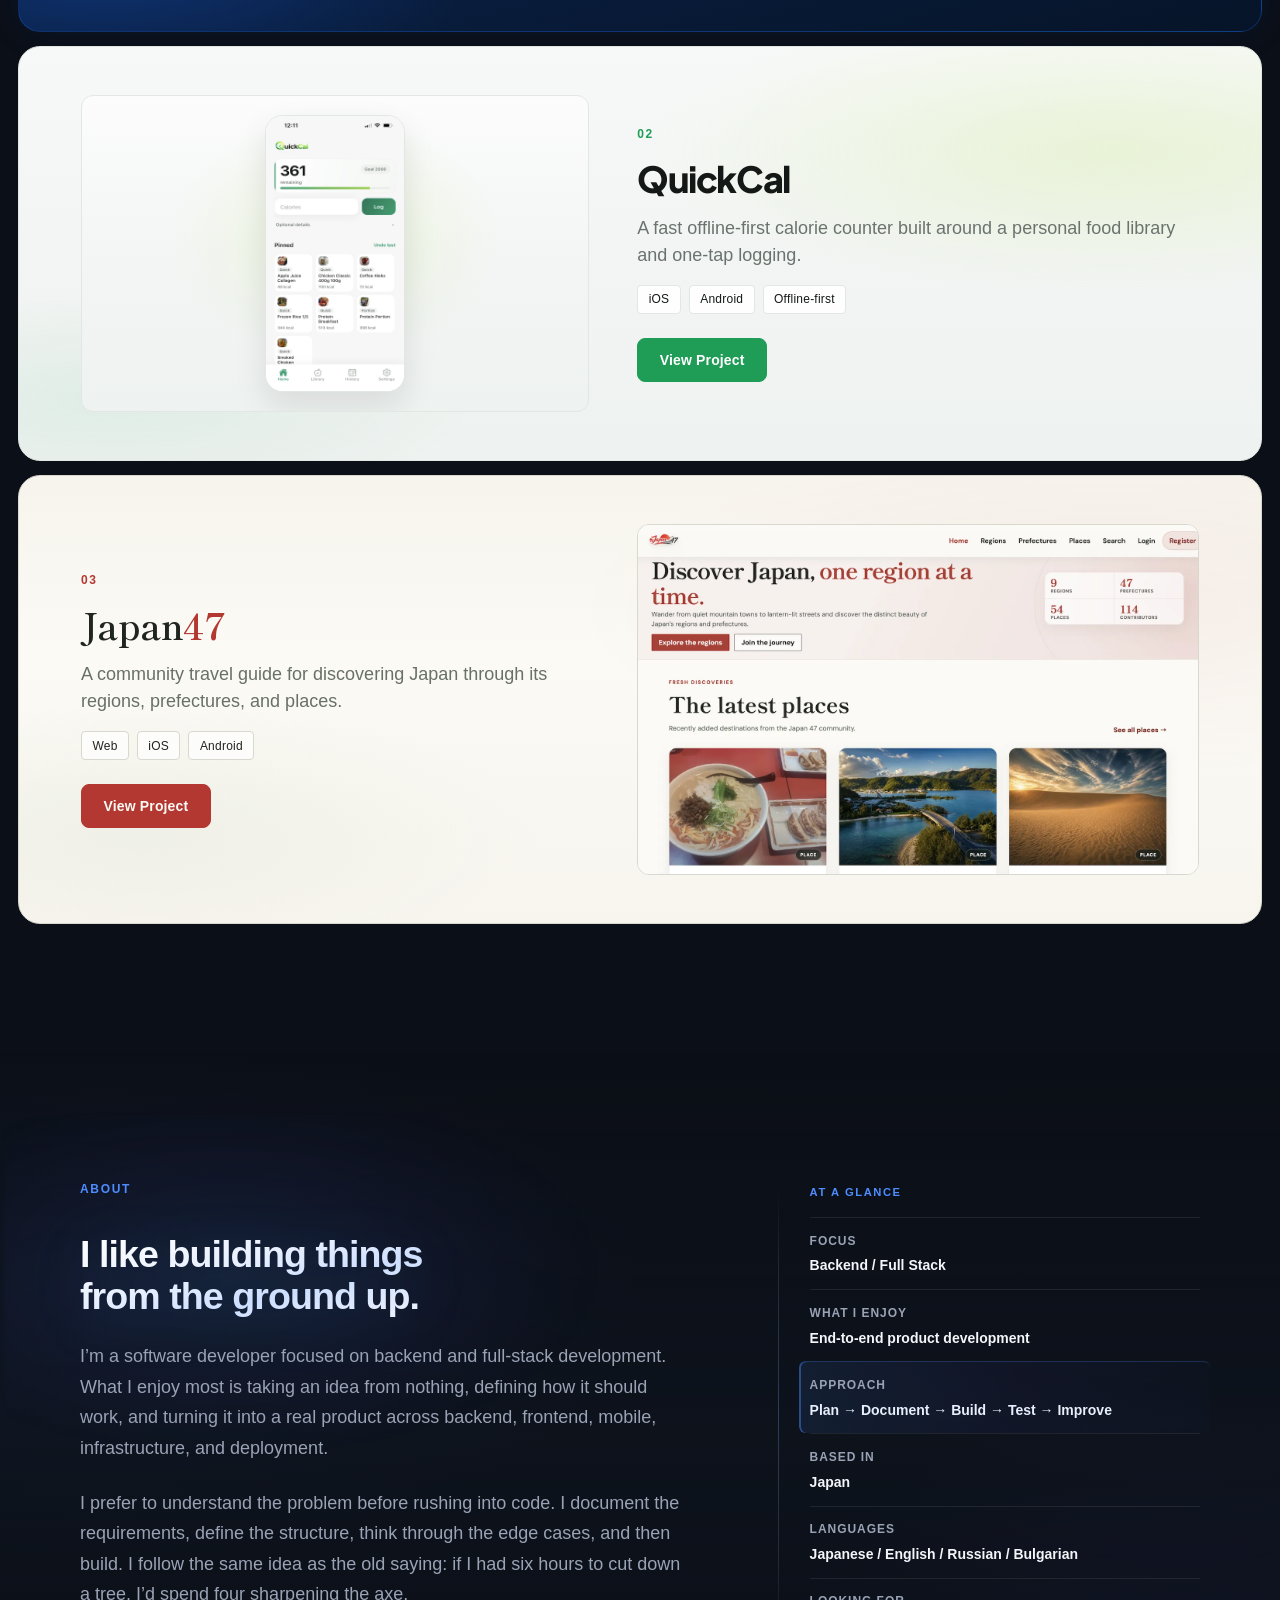
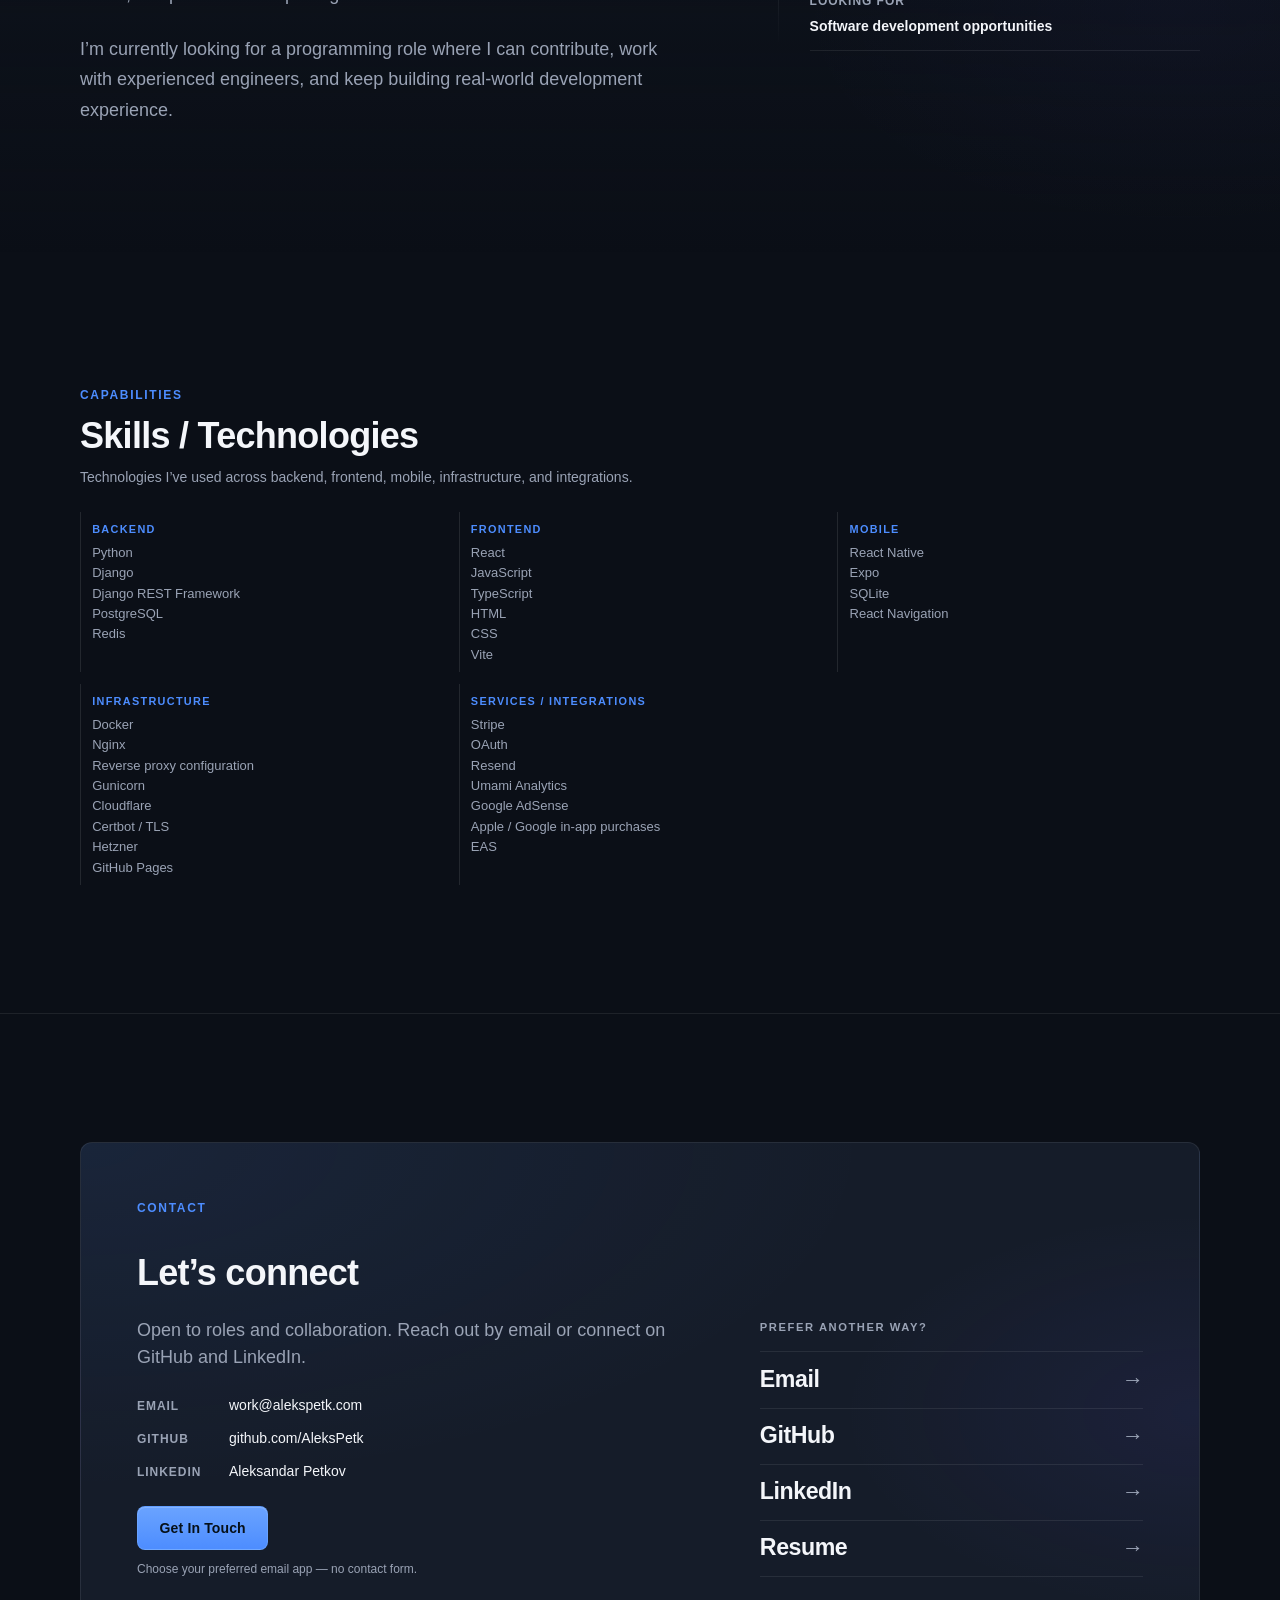
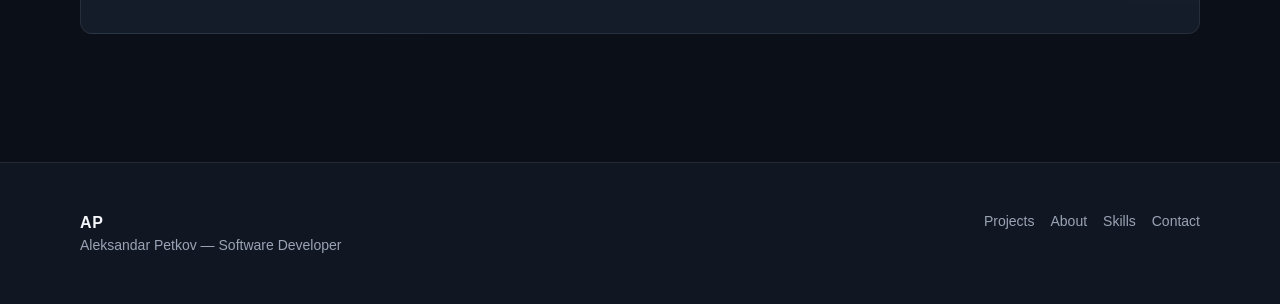
==== commit cd4bd26e: "Initial portfolio deployment Co-authored-by: Cursor <cursoragent@cursor.com>" ====
--- a/index.html
+++ b/index.html
@@ -4,29 +4,47 @@
     <meta charset="utf-8" />
     <meta name="viewport" content="width=device-width, initial-scale=1" />
 
-    <!-- TODO: Finalize meta description once About content is approved -->
     <title>Aleksandar Petkov — Software Developer</title>
     <meta
       name="description"
-      content="TODO: Final meta description for alekspetk.com — professional software developer portfolio."
-    />
-
-    <!-- TODO: Set production canonical when domain is live -->
+      content="Aleksandar Petkov — software developer and product builder. Portfolio of shipped web, mobile, and desktop products including CheckStation, Japan47, and QuickCal."
+    />
+
     <link rel="canonical" href="https://alekspetk.com/" />
 
-    <!-- Open Graph placeholders — finalize in Phase 14 -->
     <meta property="og:type" content="website" />
     <meta property="og:url" content="https://alekspetk.com/" />
     <meta property="og:title" content="Aleksandar Petkov — Software Developer" />
     <meta
       property="og:description"
-      content="TODO: Final Open Graph description."
-    />
-    <meta property="og:image" content="TODO: /assets/images/misc/og-image.jpg" />
+      content="Software developer and product builder. Shipped web, mobile, and desktop products — CheckStation, Japan47, QuickCal."
+    />
+    <meta
+      property="og:image"
+      content="https://alekspetk.com/assets/images/hero/hero-cinematic.webp"
+    />
+    <meta name="twitter:card" content="summary_large_image" />
+    <meta
+      name="twitter:title"
+      content="Aleksandar Petkov — Software Developer"
+    />
+    <meta
+      name="twitter:description"
+      content="Software developer and product builder. Shipped web, mobile, and desktop products."
+    />
+    <meta
+      name="twitter:image"
+      content="https://alekspetk.com/assets/images/hero/hero-cinematic.webp"
+    />
 
     <meta name="theme-color" content="#0b0f17" />
-    <!-- TODO: Replace with real favicon assets -->
     <link rel="icon" href="assets/icons/favicon.svg" type="image/svg+xml" />
+    <link rel="preconnect" href="https://fonts.googleapis.com" />
+    <link rel="preconnect" href="https://fonts.gstatic.com" crossorigin />
+    <link
+      href="https://fonts.googleapis.com/css2?family=Plus+Jakarta+Sans:wght@600;700;800&family=Shippori+Mincho:wght@600;700&display=swap"
+      rel="stylesheet"
+    />
     <link
       rel="preload"
       as="image"
@@ -62,17 +80,118 @@
 
           <nav class="nav" id="site-nav" data-nav aria-label="Primary">
             <ul class="nav__list">
-              <li><a class="nav__link" href="#work">Work</a></li>
+              <li><a class="nav__link" href="#work">Projects</a></li>
               <li><a class="nav__link" href="#about">About</a></li>
               <li><a class="nav__link" href="#skills">Skills</a></li>
               <li><a class="nav__link" href="#contact">Contact</a></li>
-              <!-- TODO: Link to real resume PDF when available (see docs/CONTENT_AND_LINKS.md) -->
-              <li>
-                <a
+              <li class="nav-resume" data-resume-menu>
+                <button
+                  type="button"
                   class="nav__link nav__link--resume"
-                  href="assets/documents/resume/"
-                  >Resume</a
+                  aria-expanded="false"
+                  aria-haspopup="true"
+                  aria-controls="resume-menu"
+                  data-resume-toggle
                 >
+                  Resume
+                </button>
+                <div
+                  class="resume-menu"
+                  id="resume-menu"
+                  role="menu"
+                  aria-label="Resume options"
+                  hidden
+                  data-resume-panel
+                >
+                  <div class="resume-menu__section">
+                    <p class="resume-menu__section-label" id="resume-en-section">
+                      English
+                    </p>
+                    <div
+                      class="resume-menu__group"
+                      role="group"
+                      aria-labelledby="resume-en-doc"
+                    >
+                      <p class="resume-menu__doc" id="resume-en-doc">
+                        English CV
+                      </p>
+                      <div class="resume-menu__actions">
+                        <a
+                          class="resume-menu__action"
+                          role="menuitem"
+                          href="assets/documents/resume/aleksandar-petkov-cv-en.pdf"
+                          target="_blank"
+                          rel="noopener noreferrer"
+                          >View</a
+                        >
+                        <a
+                          class="resume-menu__action"
+                          role="menuitem"
+                          href="assets/documents/resume/aleksandar-petkov-cv-en.pdf"
+                          download="Aleksandar-Petkov-CV-English.pdf"
+                          >Download</a
+                        >
+                      </div>
+                    </div>
+                  </div>
+                  <div class="resume-menu__section">
+                    <p class="resume-menu__section-label" id="resume-ja-section">
+                      Japanese
+                    </p>
+                    <div
+                      class="resume-menu__group"
+                      role="group"
+                      aria-labelledby="resume-rirekisho-doc"
+                    >
+                      <p class="resume-menu__doc" id="resume-rirekisho-doc">
+                        履歴書
+                      </p>
+                      <div class="resume-menu__actions">
+                        <a
+                          class="resume-menu__action"
+                          role="menuitem"
+                          href="assets/documents/resume/aleksandar-petkov-rirekisho-ja.pdf"
+                          target="_blank"
+                          rel="noopener noreferrer"
+                          >View</a
+                        >
+                        <a
+                          class="resume-menu__action"
+                          role="menuitem"
+                          href="assets/documents/resume/aleksandar-petkov-rirekisho-ja.pdf"
+                          download="Aleksandar-Petkov-Rirekisho.pdf"
+                          >Download</a
+                        >
+                      </div>
+                    </div>
+                    <div
+                      class="resume-menu__group"
+                      role="group"
+                      aria-labelledby="resume-shokumu-doc"
+                    >
+                      <p class="resume-menu__doc" id="resume-shokumu-doc">
+                        職務経歴書
+                      </p>
+                      <div class="resume-menu__actions">
+                        <a
+                          class="resume-menu__action"
+                          role="menuitem"
+                          href="assets/documents/resume/aleksandar-petkov-shokumukeirekisho-ja.pdf"
+                          target="_blank"
+                          rel="noopener noreferrer"
+                          >View</a
+                        >
+                        <a
+                          class="resume-menu__action"
+                          role="menuitem"
+                          href="assets/documents/resume/aleksandar-petkov-shokumukeirekisho-ja.pdf"
+                          download="Aleksandar-Petkov-Shokumukeirekisho.pdf"
+                          >Download</a
+                        >
+                      </div>
+                    </div>
+                  </div>
+                </div>
               </li>
             </ul>
           </nav>
@@ -87,12 +206,9 @@
         <section class="hero" aria-labelledby="hero-title">
           <div class="hero__backdrop" aria-hidden="true"></div>
           <div class="hero__overlay" aria-hidden="true"></div>
-          <div
-            class="hero__skills"
-            data-hero-skills
-            aria-hidden="true"
-            role="presentation"
-          ></div>
+          <div class="hero__skills" aria-hidden="true" role="presentation">
+            <div class="hero__skills-track" data-hero-skills></div>
+          </div>
           <div class="container hero__inner">
             <div class="hero__content">
               <p class="hero__eyebrow">Software Developer / Product Builder</p>
@@ -115,22 +231,24 @@
           </div>
         </section>
 
-        <!-- FEATURED PROJECTS — Phase 2 -->
+        <!-- Projects -->
         <section id="work" class="section work" aria-labelledby="work-heading">
           <div class="container">
             <header class="section__header" data-reveal>
-              <p class="section__label">Selected work</p>
+              <p class="section__label">Selected Projects</p>
               <h2 id="work-heading" class="section__heading">
-                Featured Projects
+                Projects I’ve Built
               </h2>
               <p class="section__intro">
-                Large showcase sections for completed products — not a card
-                grid. Content and imagery land in later phases.
+                A selection of products I’ve designed, built, and shipped across
+                web and mobile.
               </p>
             </header>
-
+          </div>
+
+          <div class="work__panels">
             <article
-              class="project-showcase"
+              class="project-showcase project-showcase--checkstation"
               aria-labelledby="project-checkstation"
               data-reveal
             >
@@ -139,35 +257,53 @@
                 <h3 id="project-checkstation" class="project-showcase__title">
                   CheckStation
                 </h3>
-                <!-- TODO: Approved short description -->
                 <p class="project-showcase__desc">
-                  Description pending. See docs/CONTENT_AND_LINKS.md.
+                  A configurable SaaS platform for attendance, self-service
+                  kiosks, and workspace activity tracking.
                 </p>
                 <ul class="tag-list" aria-label="Technologies">
-                  <li class="tag">TODO: tags</li>
+                  <li class="tag">Web</li>
+                  <li class="tag">SaaS</li>
+                  <li class="tag">Django</li>
+                  <li class="tag">React</li>
                 </ul>
                 <div class="project-showcase__actions">
                   <a class="btn btn--primary" href="projects/checkstation.html"
                     >View Project</a
                   >
-                  <!-- Live / store links: only when KNOWN in CONTENT_AND_LINKS.md -->
                 </div>
               </div>
               <div class="project-showcase__media">
                 <div
-                  class="media-placeholder media-placeholder--wide"
-                  role="img"
-                  aria-label="CheckStation media placeholder"
+                  class="media-placeholder media-placeholder--wide cs-home-preview"
                 >
-                  <p class="media-placeholder__label">
-                    CheckStation image placeholder
-                  </p>
+                  <div class="cs-home-browser">
+                    <div class="cs-home-browser__chrome" aria-hidden="true">
+                      <span class="cs-home-browser__dot"></span>
+                      <span class="cs-home-browser__dot"></span>
+                      <span class="cs-home-browser__dot"></span>
+                      <span class="cs-home-browser__url"
+                        >workspace.checkstation.app</span
+                      >
+                    </div>
+                    <div class="cs-home-browser__viewport">
+                      <img
+                        class="cs-home-browser__img"
+                        src="assets/images/projects/checkstation/checkstation-workspace.webp"
+                        width="1600"
+                        height="900"
+                        alt="CheckStation workspace dashboard preview"
+                        loading="lazy"
+                        decoding="async"
+                      />
+                    </div>
+                  </div>
                 </div>
               </div>
             </article>
 
             <article
-              class="project-showcase project-showcase--reverse"
+              class="project-showcase project-showcase--reverse project-showcase--quickcal"
               aria-labelledby="project-quickcal"
               data-reveal
             >
@@ -177,10 +313,13 @@
                   QuickCal
                 </h3>
                 <p class="project-showcase__desc">
-                  Description pending. See docs/CONTENT_AND_LINKS.md.
+                  A fast offline-first calorie counter built around a personal
+                  food library and one-tap logging.
                 </p>
-                <ul class="tag-list" aria-label="Technologies">
-                  <li class="tag">TODO: tags</li>
+                <ul class="tag-list" aria-label="Platforms">
+                  <li class="tag">iOS</li>
+                  <li class="tag">Android</li>
+                  <li class="tag">Offline-first</li>
                 </ul>
                 <div class="project-showcase__actions">
                   <a class="btn btn--primary" href="projects/quickcal.html"
@@ -189,106 +328,206 @@
                 </div>
               </div>
               <div class="project-showcase__media">
-                <div
-                  class="media-placeholder media-placeholder--wide"
-                  role="img"
-                  aria-label="QuickCal media placeholder"
-                >
-                  <p class="media-placeholder__label">
-                    QuickCal image placeholder
-                  </p>
+                <div class="media-placeholder media-placeholder--wide qc-home-preview">
+                  <img
+                    class="qc-home-preview__img"
+                    src="assets/images/projects/quickcal/quickcal-phone-home.webp"
+                    width="600"
+                    height="1200"
+                    alt="QuickCal home screen preview"
+                    loading="lazy"
+                    decoding="async"
+                  />
                 </div>
               </div>
             </article>
 
             <article
-              class="project-showcase"
-              aria-labelledby="project-game-of-night"
+              class="project-showcase project-showcase--japan47"
+              aria-labelledby="project-japan47"
               data-reveal
             >
               <div class="project-showcase__meta">
                 <p class="project-showcase__number">03</p>
-                <h3 id="project-game-of-night" class="project-showcase__title">
-                  Game of Night
+                <h3 id="project-japan47" class="project-showcase__title">
+                  Japan<span class="project-showcase__accent">47</span>
                 </h3>
                 <p class="project-showcase__desc">
-                  Description pending. See docs/CONTENT_AND_LINKS.md.
+                  A community travel guide for discovering Japan through its
+                  regions, prefectures, and places.
                 </p>
-                <ul class="tag-list" aria-label="Technologies">
-                  <li class="tag">TODO: tags</li>
+                <ul class="tag-list" aria-label="Platforms">
+                  <li class="tag">Web</li>
+                  <li class="tag">iOS</li>
+                  <li class="tag">Android</li>
                 </ul>
                 <div class="project-showcase__actions">
-                  <a
-                    class="btn btn--primary"
-                    href="projects/game-of-night.html"
+                  <a class="btn btn--primary" href="projects/japan47.html"
                     >View Project</a
                   >
                 </div>
               </div>
               <div class="project-showcase__media">
-                <div
-                  class="media-placeholder media-placeholder--wide"
-                  role="img"
-                  aria-label="Game of Night media placeholder"
-                >
-                  <p class="media-placeholder__label">
-                    Game of Night image placeholder
-                  </p>
+                <div class="media-placeholder media-placeholder--wide">
+                  <img
+                    src="assets/images/projects/japan47/japan47-web-main.webp"
+                    width="1600"
+                    height="900"
+                    alt="Japan47 website homepage preview"
+                    loading="lazy"
+                    decoding="async"
+                  />
                 </div>
               </div>
             </article>
           </div>
         </section>
 
-        <!-- ABOUT — Phase 3 -->
+        <!-- ABOUT -->
         <section id="about" class="section about" aria-labelledby="about-heading">
           <div class="container">
-            <header class="section__header" data-reveal>
-              <p class="section__label">About</p>
-              <h2 id="about-heading" class="section__heading">About</h2>
-            </header>
-            <div class="about__body" data-reveal>
-              <p class="about__text">
-                About copy pending approval. Do not invent biography,
-                experience years, or employer claims.
-              </p>
-              <p class="todo-note">
-                Phase 3: write concise, recruiter-ready About content. Track
-                facts in <code>docs/CONTENT_AND_LINKS.md</code>.
-              </p>
+            <div class="about__layout" data-reveal>
+              <div class="about__copy">
+                <p class="section__label">About</p>
+                <h2 id="about-heading" class="about__heading">
+                  I like building things from the ground up.
+                </h2>
+                <div class="about__body">
+                  <p class="about__text">
+                    I’m a software developer focused on backend and full-stack
+                    development. What I enjoy most is taking an idea from
+                    nothing, defining how it should work, and turning it into a
+                    real product across backend, frontend, mobile,
+                    infrastructure, and deployment.
+                  </p>
+                  <p class="about__text">
+                    I prefer to understand the problem before rushing into code.
+                    I document the requirements, define the structure, think
+                    through the edge cases, and then build. I follow the same
+                    idea as the old saying: if I had six hours to cut down a
+                    tree, I’d spend four sharpening the axe.
+                  </p>
+                  <p class="about__text">
+                    I’m currently looking for a programming role where I can
+                    contribute, work with experienced engineers, and keep
+                    building real-world development experience.
+                  </p>
+                </div>
+              </div>
+
+              <aside class="about__glance" aria-labelledby="about-glance-heading">
+                <h3 id="about-glance-heading" class="about__glance-heading">
+                  At a glance
+                </h3>
+                <dl class="about__glance-list">
+                  <div class="about__glance-row">
+                    <dt>Focus</dt>
+                    <dd>Backend / Full Stack</dd>
+                  </div>
+                  <div class="about__glance-row">
+                    <dt>What I enjoy</dt>
+                    <dd>End-to-end product development</dd>
+                  </div>
+                  <div class="about__glance-row about__glance-row--accent">
+                    <dt>Approach</dt>
+                    <dd>Plan → Document → Build → Test → Improve</dd>
+                  </div>
+                  <div class="about__glance-row">
+                    <dt>Based in</dt>
+                    <dd>Japan</dd>
+                  </div>
+                  <div class="about__glance-row">
+                    <dt>Languages</dt>
+                    <dd>Japanese / English / Russian / Bulgarian</dd>
+                  </div>
+                  <div class="about__glance-row">
+                    <dt>Looking for</dt>
+                    <dd>Software development opportunities</dd>
+                  </div>
+                </dl>
+              </aside>
             </div>
           </div>
         </section>
 
-        <!-- SKILLS — Phase 3 -->
+        <!-- SKILLS -->
         <section
           id="skills"
           class="section skills"
           aria-labelledby="skills-heading"
         >
           <div class="container">
-            <header class="section__header" data-reveal>
+            <header class="section__header skills__header" data-reveal>
               <p class="section__label">Capabilities</p>
               <h2 id="skills-heading" class="section__heading">
                 Skills / Technologies
               </h2>
-              <p class="section__intro">
-                Structured skill groups will be added after content review —
-                only list technologies actually used.
+              <p class="section__intro skills__intro">
+                Technologies I’ve used across backend, frontend, mobile,
+                infrastructure, and integrations.
               </p>
             </header>
             <div class="skills__groups" data-reveal>
-              <div class="skills__group">
-                <h3>TODO: Group</h3>
-                <ul class="tag-list">
-                  <li class="tag">Pending</li>
-                </ul>
-              </div>
+              <article class="skills__group">
+                <h3 class="skills__group-title">Backend</h3>
+                <ul class="skills__list">
+                  <li>Python</li>
+                  <li>Django</li>
+                  <li>Django REST Framework</li>
+                  <li>PostgreSQL</li>
+                  <li>Redis</li>
+                </ul>
+              </article>
+              <article class="skills__group">
+                <h3 class="skills__group-title">Frontend</h3>
+                <ul class="skills__list">
+                  <li>React</li>
+                  <li>JavaScript</li>
+                  <li>TypeScript</li>
+                  <li>HTML</li>
+                  <li>CSS</li>
+                  <li>Vite</li>
+                </ul>
+              </article>
+              <article class="skills__group">
+                <h3 class="skills__group-title">Mobile</h3>
+                <ul class="skills__list">
+                  <li>React Native</li>
+                  <li>Expo</li>
+                  <li>SQLite</li>
+                  <li>React Navigation</li>
+                </ul>
+              </article>
+              <article class="skills__group">
+                <h3 class="skills__group-title">Infrastructure</h3>
+                <ul class="skills__list">
+                  <li>Docker</li>
+                  <li>Nginx</li>
+                  <li>Reverse proxy configuration</li>
+                  <li>Gunicorn</li>
+                  <li>Cloudflare</li>
+                  <li>Certbot / TLS</li>
+                  <li>Hetzner</li>
+                  <li>GitHub Pages</li>
+                </ul>
+              </article>
+              <article class="skills__group">
+                <h3 class="skills__group-title">Services / Integrations</h3>
+                <ul class="skills__list">
+                  <li>Stripe</li>
+                  <li>OAuth</li>
+                  <li>Resend</li>
+                  <li>Umami Analytics</li>
+                  <li>Google AdSense</li>
+                  <li>Apple / Google in-app purchases</li>
+                  <li>EAS</li>
+                </ul>
+              </article>
             </div>
           </div>
         </section>
 
-        <!-- CONTACT — Phase 4 -->
+        <!-- CONTACT -->
         <section
           id="contact"
           class="section contact"
@@ -296,21 +535,137 @@
         >
           <div class="container">
             <div class="contact__panel" data-reveal>
-              <p class="section__label">Contact</p>
-              <h2 id="contact-heading" class="contact__heading">
-                Let’s connect
-              </h2>
-              <p class="contact__text">
-                Contact details pending. Email and social links will be added
-                only when listed as KNOWN in the content tracker.
-              </p>
-              <div class="btn-group">
-                <!-- TODO: mailto: when email is KNOWN -->
-                <a class="btn btn--primary" href="#contact">Get In Touch</a>
-              </div>
-              <p class="todo-note">
-                Phase 4 + Phase 10: wire real email, LinkedIn, GitHub, resume.
-              </p>
+              <div class="contact__layout">
+                <div class="contact__primary">
+                  <p class="section__label">Contact</p>
+                  <h2 id="contact-heading" class="contact__heading">
+                    Let’s connect
+                  </h2>
+                  <p class="contact__text">
+                    Open to roles and collaboration. Reach out by email or
+                    connect on GitHub and LinkedIn.
+                  </p>
+                  <ul class="contact__channels" aria-label="Contact details">
+                    <li class="contact__channel">
+                      <span class="contact__channel-label">Email</span>
+                      <span class="contact__channel-value"
+                        >work@alekspetk.com</span
+                      >
+                    </li>
+                    <li class="contact__channel">
+                      <span class="contact__channel-label">GitHub</span>
+                      <span class="contact__channel-value"
+                        >github.com/AleksPetk</span
+                      >
+                    </li>
+                    <li class="contact__channel">
+                      <span class="contact__channel-label">LinkedIn</span>
+                      <span class="contact__channel-value"
+                        >Aleksandar Petkov</span
+                      >
+                    </li>
+                  </ul>
+
+                  <div class="contact__cta" data-mail-menu>
+                    <div class="contact__cta-control">
+                      <button
+                        type="button"
+                        class="btn btn--primary"
+                        aria-expanded="false"
+                        aria-haspopup="true"
+                        aria-controls="mail-menu"
+                        data-mail-toggle
+                      >
+                        Get In Touch
+                      </button>
+                      <div
+                        class="mail-menu"
+                        id="mail-menu"
+                        role="menu"
+                        aria-label="Choose email app"
+                        hidden
+                        data-mail-panel
+                      >
+                        <a
+                          class="mail-menu__option"
+                          role="menuitem"
+                          href="mailto:work@alekspetk.com?subject=Portfolio%20contact%20%E2%80%94%20Aleksandar%20Petkov"
+                          >Default Mail App</a
+                        >
+                        <a
+                          class="mail-menu__option"
+                          role="menuitem"
+                          href="https://mail.google.com/mail/?view=cm&amp;fs=1&amp;to=work@alekspetk.com&amp;su=Portfolio%20contact%20%E2%80%94%20Aleksandar%20Petkov"
+                          target="_blank"
+                          rel="noopener noreferrer"
+                          >Gmail</a
+                        >
+                        <a
+                          class="mail-menu__option"
+                          role="menuitem"
+                          href="https://outlook.live.com/mail/0/deeplink/compose?to=work@alekspetk.com&amp;subject=Portfolio%20contact%20%E2%80%94%20Aleksandar%20Petkov"
+                          target="_blank"
+                          rel="noopener noreferrer"
+                          >Outlook</a
+                        >
+                      </div>
+                    </div>
+                    <p class="contact__hint">
+                      Choose your preferred email app — no contact form.
+                    </p>
+                  </div>
+                </div>
+
+                <aside class="contact__aside" aria-label="Other ways to connect">
+                  <p class="contact__aside-label">Prefer another way?</p>
+                  <ul class="contact__ways">
+                    <li>
+                      <a class="contact__way" href="mailto:work@alekspetk.com"
+                        ><span>Email</span
+                        ><span class="contact__way-arrow" aria-hidden="true"
+                          >→</span
+                        ></a
+                      >
+                    </li>
+                    <li>
+                      <a
+                        class="contact__way"
+                        href="https://github.com/AleksPetk"
+                        target="_blank"
+                        rel="noopener noreferrer"
+                        ><span>GitHub</span
+                        ><span class="contact__way-arrow" aria-hidden="true"
+                          >→</span
+                        ></a
+                      >
+                    </li>
+                    <li>
+                      <a
+                        class="contact__way"
+                        href="https://www.linkedin.com/in/aleksandar-petkov-7a90b4435/"
+                        target="_blank"
+                        rel="noopener noreferrer"
+                        ><span>LinkedIn</span
+                        ><span class="contact__way-arrow" aria-hidden="true"
+                          >→</span
+                        ></a
+                      >
+                    </li>
+                    <li>
+                      <button
+                        type="button"
+                        class="contact__way"
+                        data-resume-open
+                      >
+                        <span>Resume</span
+                        ><span class="contact__way-arrow" aria-hidden="true"
+                          >→</span
+                        >
+                      </button>
+                    </li>
+                  </ul>
+                </aside>
+              </div>
             </div>
           </div>
         </section>
@@ -325,7 +680,7 @@
             </p>
           </div>
           <nav class="site-footer__nav" aria-label="Footer">
-            <a href="#work">Work</a>
+            <a href="#work">Projects</a>
             <a href="#about">About</a>
             <a href="#skills">Skills</a>
             <a href="#contact">Contact</a>
@@ -335,6 +690,7 @@
     </div>
 
     <script src="js/navigation.js" defer></script>
+    <script src="js/contact.js" defer></script>
     <script src="js/animations.js" defer></script>
     <script src="js/hero-skills.js" defer></script>
     <script src="js/project.js" defer></script>
--- a/css/components.css
+++ b/css/components.css
@@ -216,18 +216,43 @@
 
 /* --------------------------------------------------------------------------
    Project showcase (homepage)
+
+   RULE: Every homepage project showcase uses the SAME component size,
+   structural layout, spacing, image proportions, and button sizes.
+   Individual projects may only vary through content, imagery, accent color,
+   and subtle project-specific visual details (via modifiers like
+   .project-showcase--japan47). Do not invent incompatible per-project layouts.
+
+   Panel chrome (outer inset, gap, radius) is shared across all showcases.
    -------------------------------------------------------------------------- */
+
+.work__panels {
+  --panel-inset: 0.625rem; /* ~10px mobile */
+  --panel-gap: 0.625rem; /* ~10px mobile */
+  --panel-radius: 1.125rem; /* ~18px mobile */
+
+  display: flex;
+  flex-direction: column;
+  gap: var(--panel-gap);
+  width: 100%;
+  padding-inline: var(--panel-inset);
+  box-sizing: border-box;
+}
 
 .project-showcase {
   display: grid;
   gap: var(--space-6);
   padding-block: var(--space-7);
-  border-top: 1px solid var(--color-border);
-}
-
-.project-showcase:first-of-type {
-  border-top: none;
-  padding-top: 0;
+  /* Keep content aligned with site container measure */
+  padding-inline: max(
+    var(--page-gutter),
+    calc((100vw - var(--container-max)) / 2 - var(--panel-inset))
+  );
+  border: 1px solid var(--color-border);
+  border-radius: var(--panel-radius);
+  overflow: hidden;
+  background: var(--color-surface);
+  box-sizing: border-box;
 }
 
 .project-showcase__meta {
@@ -266,6 +291,375 @@
 
 .project-showcase__media {
   min-width: 0;
+}
+
+/* CheckStation — navy / blue SaaS theme (shared showcase structure unchanged) */
+.project-showcase--checkstation {
+  --cs-ink: #e8f0ff;
+  --cs-muted: #9eb0cc;
+  --cs-navy: #061428;
+  --cs-navy-mid: #0a2148;
+  --cs-blue: #1f6fff;
+  --cs-cyan: #22c7e8;
+  --cs-line: rgba(34, 199, 232, 0.22);
+  border-color: rgba(31, 111, 255, 0.28);
+  color: var(--cs-ink);
+  background:
+    radial-gradient(
+      ellipse 55% 50% at 92% 18%,
+      rgba(34, 199, 232, 0.16),
+      transparent 62%
+    ),
+    radial-gradient(
+      ellipse 50% 45% at 8% 88%,
+      rgba(31, 111, 255, 0.22),
+      transparent 58%
+    ),
+    linear-gradient(165deg, #071a36 0%, var(--cs-navy-mid) 48%, #061428 100%);
+  box-shadow:
+    inset 0 1px 0 rgba(34, 199, 232, 0.12),
+    0 0 40px rgba(31, 111, 255, 0.08);
+}
+
+.project-showcase--checkstation::before,
+.project-showcase--checkstation::after {
+  content: none;
+}
+
+.project-showcase--checkstation .project-showcase__number {
+  color: var(--cs-cyan);
+}
+
+.project-showcase--checkstation .project-showcase__title {
+  font-family: "Plus Jakarta Sans", "Segoe UI", "Helvetica Neue", Helvetica,
+    Arial, sans-serif;
+  font-weight: 800;
+  letter-spacing: -0.04em;
+  color: #fff;
+}
+
+.project-showcase--checkstation .project-showcase__desc {
+  color: var(--cs-muted);
+}
+
+.project-showcase--checkstation .tag {
+  border-color: rgba(34, 199, 232, 0.28);
+  color: var(--cs-ink);
+  background: rgba(6, 20, 40, 0.55);
+}
+
+.project-showcase--checkstation .tag:hover {
+  border-color: var(--cs-cyan);
+  color: #fff;
+  background: rgba(31, 111, 255, 0.2);
+}
+
+.project-showcase--checkstation .btn--primary {
+  background: var(--cs-blue);
+  border-color: var(--cs-blue);
+  color: #fff;
+  box-shadow: 0 0 24px rgba(34, 199, 232, 0.18);
+}
+
+.project-showcase--checkstation .btn--primary:hover {
+  background: #3a82ff;
+  border-color: #3a82ff;
+  color: #fff;
+  box-shadow: 0 0 28px rgba(34, 199, 232, 0.28);
+}
+
+.project-showcase--checkstation .media-placeholder {
+  border-color: transparent;
+  background:
+    radial-gradient(
+      ellipse 48% 55% at 50% 40%,
+      rgba(34, 199, 232, 0.1),
+      transparent 68%
+    ),
+    linear-gradient(180deg, #0c274f 0%, #081a34 55%, #061428 100%);
+  box-shadow: none;
+  color: var(--cs-muted);
+  padding: 0;
+}
+
+/* Outer 16:10 slot unchanged; browser nearly fills like Japan47 media */
+.project-showcase--checkstation .cs-home-preview {
+  display: grid;
+  place-items: center;
+  padding: clamp(0.3rem, 0.9vw, 0.45rem);
+  overflow: hidden;
+}
+
+.project-showcase--checkstation .cs-home-browser {
+  display: flex;
+  flex-direction: column;
+  width: 100%;
+  height: 100%;
+  min-height: 0;
+  overflow: hidden;
+  border-radius: calc(var(--radius-lg) - 0.2rem);
+  border: 1px solid rgba(215, 224, 238, 0.85);
+  background: #ffffff;
+  box-shadow: 0 10px 24px rgba(3, 12, 28, 0.28);
+}
+
+.project-showcase--checkstation .cs-home-browser__chrome {
+  display: flex;
+  align-items: center;
+  gap: 0.35rem;
+  flex-shrink: 0;
+  padding: 0.38rem 0.55rem;
+  border-bottom: 1px solid #d7e0ee;
+  background: #eef3fa;
+}
+
+.project-showcase--checkstation .cs-home-browser__dot {
+  width: 0.42rem;
+  height: 0.42rem;
+  border-radius: 50%;
+  background: #c5d0e0;
+}
+
+.project-showcase--checkstation .cs-home-browser__url {
+  margin-left: 0.35rem;
+  flex: 1;
+  min-width: 0;
+  padding: 0.18rem 0.5rem;
+  border-radius: 0.28rem;
+  border: 1px solid #d7e0ee;
+  background: #ffffff;
+  color: #5b6b82;
+  font-size: 0.62rem;
+  line-height: 1.2;
+  white-space: nowrap;
+  overflow: hidden;
+  text-overflow: ellipsis;
+  text-align: left;
+}
+
+.project-showcase--checkstation .cs-home-browser__viewport {
+  position: relative;
+  flex: 1;
+  min-height: 0;
+  overflow: hidden;
+  background: #f5f8fc;
+}
+
+.project-showcase--checkstation .cs-home-browser__img {
+  position: absolute;
+  inset: 0;
+  display: block;
+  width: 100%;
+  height: 100%;
+  object-fit: cover;
+  object-position: center center;
+}
+
+/* Japan47 — light product theme (shared showcase structure unchanged) */
+.project-showcase--japan47 {
+  --j47-ink: #20251f;
+  --j47-muted: #687067;
+  --j47-paper: #fbfaf5;
+  --j47-cream: #fbfaf5;
+  --j47-red: #b43832;
+  --j47-red-dark: #862721;
+  --j47-line: #d9d8cf;
+  --j47-blush: #f3e8e4;
+  border-color: var(--j47-line);
+  color: var(--j47-ink);
+  background:
+    radial-gradient(
+      ellipse 70% 60% at 88% 30%,
+      rgba(180, 56, 50, 0.06),
+      transparent 62%
+    ),
+    radial-gradient(
+      ellipse 55% 50% at 10% 80%,
+      rgba(219, 227, 212, 0.35),
+      transparent 58%
+    ),
+    linear-gradient(
+      180deg,
+      #f7f4ed 0%,
+      var(--j47-paper) 40%,
+      #f8f5ef 100%
+    );
+}
+
+.project-showcase--japan47::before,
+.project-showcase--japan47::after {
+  content: none;
+}
+
+.project-showcase--japan47 .project-showcase__number {
+  color: var(--j47-red);
+}
+
+.project-showcase--japan47 .project-showcase__title {
+  font-family: "Shippori Mincho", "Iowan Old Style", Palatino, Georgia, serif;
+  font-weight: 600;
+  letter-spacing: -0.015em;
+  color: var(--j47-ink);
+}
+
+.project-showcase--japan47 .project-showcase__accent {
+  color: var(--j47-red);
+}
+
+.project-showcase--japan47 .project-showcase__desc {
+  color: var(--j47-muted);
+}
+
+.project-showcase--japan47 .tag {
+  border-color: var(--j47-line);
+  color: var(--j47-ink);
+  background: rgba(255, 255, 255, 0.72);
+}
+
+.project-showcase--japan47 .tag:hover {
+  border-color: rgba(180, 56, 50, 0.45);
+  color: var(--j47-red-dark);
+  background: #fff;
+}
+
+.project-showcase--japan47 .btn--primary {
+  background: var(--j47-red);
+  border-color: var(--j47-red);
+  color: var(--j47-cream);
+  box-shadow: none;
+}
+
+.project-showcase--japan47 .btn--primary:hover {
+  background: var(--j47-red-dark);
+  border-color: var(--j47-red-dark);
+  color: var(--j47-cream);
+  box-shadow: none;
+}
+
+.project-showcase--japan47 .media-placeholder {
+  border-color: var(--j47-line);
+  background: var(--j47-cream);
+  box-shadow: none;
+  color: var(--j47-muted);
+  padding: 0;
+}
+
+.project-showcase--japan47 .media-placeholder img {
+  position: absolute;
+  inset: 0;
+  display: block;
+  width: 100%;
+  height: 100%;
+  object-fit: cover;
+  object-position: center top;
+}
+
+/* QuickCal — light native-mobile theme (shared showcase structure unchanged) */
+.project-showcase--quickcal {
+  --qc-ink: #141816;
+  --qc-muted: #6a736e;
+  --qc-paper: #f3f5f4;
+  --qc-white: #ffffff;
+  --qc-green: #1f9d57;
+  --qc-green-dark: #177a43;
+  --qc-lime: #b6e35a;
+  --qc-line: #e2e7e3;
+  border-color: var(--qc-line);
+  color: var(--qc-ink);
+  background:
+    radial-gradient(
+      ellipse 60% 55% at 88% 25%,
+      rgba(182, 227, 90, 0.2),
+      transparent 62%
+    ),
+    radial-gradient(
+      ellipse 50% 45% at 8% 85%,
+      rgba(31, 157, 87, 0.08),
+      transparent 58%
+    ),
+    linear-gradient(180deg, #f7f9f8 0%, var(--qc-paper) 45%, #eef2f0 100%);
+}
+
+.project-showcase--quickcal::before,
+.project-showcase--quickcal::after {
+  content: none;
+}
+
+.project-showcase--quickcal .project-showcase__number {
+  color: var(--qc-green);
+}
+
+.project-showcase--quickcal .project-showcase__title {
+  font-family: "Plus Jakarta Sans", "Segoe UI", "Helvetica Neue", Helvetica,
+    Arial, sans-serif;
+  font-weight: 800;
+  letter-spacing: -0.04em;
+  color: var(--qc-ink);
+}
+
+.project-showcase--quickcal .project-showcase__desc {
+  color: var(--qc-muted);
+}
+
+.project-showcase--quickcal .tag {
+  border-color: var(--qc-line);
+  color: var(--qc-ink);
+  background: rgba(255, 255, 255, 0.88);
+}
+
+.project-showcase--quickcal .tag:hover {
+  border-color: rgba(31, 157, 87, 0.45);
+  color: var(--qc-green-dark);
+  background: #fff;
+}
+
+.project-showcase--quickcal .btn--primary {
+  background: var(--qc-green);
+  border-color: var(--qc-green);
+  color: #fff;
+  box-shadow: none;
+}
+
+.project-showcase--quickcal .btn--primary:hover {
+  background: var(--qc-green-dark);
+  border-color: var(--qc-green-dark);
+  color: #fff;
+  box-shadow: none;
+}
+
+.project-showcase--quickcal .media-placeholder {
+  border-color: var(--qc-line);
+  background:
+    radial-gradient(
+      ellipse 48% 55% at 50% 45%,
+      rgba(182, 227, 90, 0.16),
+      transparent 68%
+    ),
+    linear-gradient(180deg, #fbfcfb 0%, #f3f5f4 55%, #eef2f0 100%);
+  box-shadow: none;
+  color: var(--qc-muted);
+  padding: 0;
+}
+
+/* 16:10 outer slot unchanged; centered portrait phone, no stretch */
+.project-showcase--quickcal .qc-home-preview {
+  display: grid;
+  place-items: center;
+  overflow: hidden;
+}
+
+.project-showcase--quickcal .qc-home-preview__img {
+  display: block;
+  width: auto;
+  height: 88%;
+  max-height: 88%;
+  max-width: min(42%, 9.5rem);
+  object-fit: contain;
+  object-position: center center;
+  border-radius: 1.1rem;
+  border: 1px solid var(--qc-line);
+  box-shadow: 0 14px 32px rgba(20, 24, 22, 0.1);
+  background: #fff;
 }
 
 /* --------------------------------------------------------------------------
@@ -412,6 +806,11 @@
   border-radius: 999px;
   color: var(--color-text);
   background: rgba(255, 255, 255, 0.02);
+  font: inherit;
+  font-size: var(--text-sm);
+  font-weight: 500;
+  line-height: 1;
+  cursor: pointer;
   transition:
     color var(--duration-fast) var(--ease-out),
     border-color var(--duration-base) var(--ease-out),
@@ -420,11 +819,95 @@
 }
 
 .nav__link--resume:hover,
-.nav__link--resume[aria-current="page"] {
+.nav__link--resume[aria-current="page"],
+.nav__link--resume[aria-expanded="true"] {
   color: var(--color-text);
   border-color: rgba(170, 200, 255, 0.4);
   background: rgba(255, 255, 255, 0.05);
   box-shadow: none;
+}
+
+.nav-resume {
+  position: relative;
+}
+
+.resume-menu {
+  position: absolute;
+  top: calc(100% + 0.55rem);
+  right: 0;
+  z-index: calc(var(--z-header) + 2);
+  min-width: 15rem;
+  max-width: min(18rem, calc(100vw - 1.5rem));
+  padding: var(--space-3);
+  border: 1px solid rgba(255, 255, 255, 0.12);
+  border-radius: var(--radius-md);
+  background: rgba(15, 20, 30, 0.96);
+  box-shadow: 0 16px 40px rgba(0, 0, 0, 0.35);
+  backdrop-filter: blur(16px) saturate(1.1);
+  -webkit-backdrop-filter: blur(16px) saturate(1.1);
+}
+
+.resume-menu[hidden] {
+  display: none;
+}
+
+.resume-menu__section + .resume-menu__section {
+  margin-top: var(--space-3);
+  padding-top: var(--space-3);
+  border-top: 1px solid rgba(255, 255, 255, 0.1);
+}
+
+.resume-menu__section-label {
+  margin: 0 0 var(--space-2);
+  font-size: 0.68rem;
+  font-weight: 650;
+  letter-spacing: 0.12em;
+  text-transform: uppercase;
+  color: var(--color-text-muted);
+}
+
+.resume-menu__group + .resume-menu__group {
+  margin-top: var(--space-3);
+}
+
+.resume-menu__doc {
+  margin: 0 0 var(--space-2);
+  font-size: var(--text-xs);
+  font-weight: 600;
+  letter-spacing: 0.01em;
+  color: var(--color-text);
+}
+
+.resume-menu__actions {
+  display: grid;
+  grid-template-columns: 1fr 1fr;
+  gap: var(--space-2);
+}
+
+.resume-menu__action {
+  display: inline-flex;
+  align-items: center;
+  justify-content: center;
+  min-height: 2rem;
+  padding: 0.35rem 0.65rem;
+  border: 1px solid rgba(255, 255, 255, 0.12);
+  border-radius: var(--radius-sm);
+  background: rgba(255, 255, 255, 0.03);
+  color: var(--color-text);
+  font-size: var(--text-xs);
+  font-weight: 550;
+  text-align: center;
+  transition:
+    color var(--duration-fast) var(--ease-out),
+    border-color var(--duration-fast) var(--ease-out),
+    background-color var(--duration-fast) var(--ease-out);
+}
+
+.resume-menu__action:hover,
+.resume-menu__action:focus-visible {
+  color: #fff;
+  border-color: rgba(170, 200, 255, 0.4);
+  background: rgba(255, 255, 255, 0.07);
 }
 
 .nav-toggle {
@@ -563,3 +1046,40 @@
     width: min(36vw, 10rem);
   }
 }
+
+/* 404 */
+
+.page-404 {
+  display: grid;
+  place-items: center;
+  min-height: calc(100vh - var(--header-height));
+  padding: var(--section-space) var(--page-gutter);
+  text-align: center;
+}
+
+.page-404__inner {
+  display: grid;
+  gap: var(--space-5);
+  justify-items: center;
+  max-width: 28rem;
+}
+
+.page-404__code {
+  font-size: var(--text-xs);
+  font-weight: 600;
+  letter-spacing: var(--tracking-wider);
+  text-transform: uppercase;
+  color: var(--color-text-muted);
+}
+
+.page-404__title {
+  font-family: var(--font-display);
+  font-size: var(--text-3xl);
+  font-weight: 700;
+  letter-spacing: -0.02em;
+  line-height: var(--leading-tight);
+}
+
+.page-404__text {
+  color: var(--color-text-muted);
+}
--- a/css/home.css
+++ b/css/home.css
@@ -71,15 +71,26 @@
     );
 }
 
-/* Layer 2 — skill ribbon in lower hero band (above overlays, below copy) */
+/* Layer 2 — skill ribbon in lower hero band (above overlays, below copy)
+   Wrapper is layout-anchored to the hero; motion runs on the inner track only. */
 .hero__skills {
   position: absolute;
   left: 0;
   right: 0;
+  /* svh keeps band height stable across address-bar / scroll restoration */
   bottom: clamp(1.25rem, 3.5vh, 2.75rem);
+  bottom: clamp(1.25rem, 3.5svh, 2.75rem);
   height: clamp(5.5rem, 22vh, 10.5rem);
+  height: clamp(5.5rem, 22svh, 10.5rem);
   width: 100%;
   z-index: 2;
+  overflow: visible;
+  pointer-events: none;
+}
+
+.hero__skills-track {
+  position: absolute;
+  inset: 0;
   overflow: hidden;
   pointer-events: none;
   /* Soft L/R dissolve — narrow fades at the true edges only */
@@ -221,31 +232,373 @@
   border-top: 1px solid transparent;
 }
 
+.work .section__header {
+  margin-bottom: var(--space-6);
+}
+
 /* About */
+.about {
+  position: relative;
+  isolation: isolate;
+  background:
+    radial-gradient(
+      ellipse 70% 55% at 8% 30%,
+      rgba(77, 141, 255, 0.045),
+      transparent 62%
+    ),
+    radial-gradient(
+      ellipse 50% 45% at 92% 70%,
+      rgba(107, 92, 255, 0.035),
+      transparent 60%
+    ),
+    linear-gradient(
+      180deg,
+      rgba(11, 15, 23, 0) 0%,
+      rgba(16, 23, 34, 0.45) 48%,
+      rgba(11, 15, 23, 0) 100%
+    );
+}
+
+.about__layout {
+  position: relative;
+  display: grid;
+  gap: clamp(2rem, 5vw, 3.5rem);
+  align-items: start;
+}
+
+.about__copy {
+  position: relative;
+  display: grid;
+  gap: var(--space-5);
+  min-width: 0;
+}
+
+.about__copy::before {
+  content: "";
+  position: absolute;
+  inset: -12% -8% auto -12%;
+  height: min(28rem, 120%);
+  z-index: -1;
+  pointer-events: none;
+  background: radial-gradient(
+    ellipse 70% 60% at 30% 35%,
+    rgba(77, 141, 255, 0.09),
+    rgba(107, 92, 255, 0.04) 42%,
+    transparent 70%
+  );
+  filter: blur(2px);
+}
+
+.about__heading {
+  max-width: 18ch;
+  font-family: var(--font-display);
+  font-size: clamp(1.75rem, 3.4vw, 2.35rem);
+  font-weight: 650;
+  line-height: var(--leading-tight);
+  letter-spacing: -0.025em;
+  background: linear-gradient(
+    165deg,
+    #ffffff 0%,
+    #e8f0ff 38%,
+    #cddfff 62%,
+    #f2f5fb 100%
+  );
+  -webkit-background-clip: text;
+  background-clip: text;
+  color: transparent;
+  -webkit-text-fill-color: transparent;
+  filter: drop-shadow(0 10px 28px rgba(77, 141, 255, 0.14));
+}
+
 .about__body {
   display: grid;
-  gap: var(--space-6);
-  max-width: 42rem;
+  gap: var(--space-5);
+  max-width: 38rem;
 }
 
 .about__text {
   color: var(--color-text-muted);
   font-size: var(--text-md);
-}
-
-/* Skills */
-.skills__groups {
-  display: grid;
-  gap: var(--space-6);
-}
-
-.skills__group h3 {
-  margin-bottom: var(--space-3);
-  font-size: var(--text-sm);
+  line-height: 1.7;
+}
+
+.about__glance {
+  position: relative;
+  min-width: 0;
+  padding-top: var(--space-1);
+}
+
+.about__glance-heading {
+  margin: 0 0 var(--space-4);
+  font-size: 0.7rem;
+  font-weight: 650;
+  letter-spacing: 0.14em;
+  text-transform: uppercase;
+  color: var(--color-blue);
+}
+
+.about__glance-list {
+  display: grid;
+  margin: 0;
+  padding: 0;
+}
+
+.about__glance-row {
+  display: grid;
+  gap: 0.35rem;
+  padding: 0.85rem 0;
+  border-top: 1px solid rgba(255, 255, 255, 0.08);
+  transition:
+    transform var(--duration-base) var(--ease-out),
+    border-color var(--duration-base) var(--ease-out),
+    background-color var(--duration-base) var(--ease-out);
+}
+
+.about__glance-row:last-child {
+  border-bottom: 1px solid rgba(255, 255, 255, 0.08);
+}
+
+.about__glance-row:hover {
+  transform: translateX(0.15rem);
+  border-top-color: rgba(122, 175, 255, 0.28);
+}
+
+.about__glance-row:hover dt {
+  color: #b8c2d4;
+}
+
+.about__glance-row:hover dd {
+  color: #ffffff;
+}
+
+.about__glance-row dt {
+  font-size: var(--text-xs);
   font-weight: 600;
   letter-spacing: var(--tracking-wide);
   text-transform: uppercase;
+  color: var(--color-text-muted);
+  transition: color var(--duration-fast) var(--ease-out);
+}
+
+.about__glance-row dd {
+  margin: 0;
   color: var(--color-text);
+  font-size: var(--text-sm);
+  font-weight: 550;
+  line-height: 1.45;
+  transition: color var(--duration-fast) var(--ease-out);
+}
+
+.about__glance-row--accent {
+  position: relative;
+  z-index: 0;
+  padding-inline: 0.65rem;
+  margin-inline: -0.65rem;
+  border-radius: 0.4rem;
+  border-top-color: rgba(77, 141, 255, 0.22);
+  background:
+    linear-gradient(
+      90deg,
+      rgba(77, 141, 255, 0.1) 0%,
+      rgba(107, 92, 255, 0.05) 55%,
+      rgba(77, 141, 255, 0.02) 100%
+    );
+  box-shadow: inset 2px 0 0 rgba(77, 141, 255, 0.42);
+}
+
+.about__glance-row--accent:hover {
+  border-top-color: rgba(122, 175, 255, 0.4);
+  background:
+    linear-gradient(
+      90deg,
+      rgba(77, 141, 255, 0.14) 0%,
+      rgba(107, 92, 255, 0.07) 55%,
+      rgba(77, 141, 255, 0.03) 100%
+    );
+}
+
+.about__glance-row--accent dd {
+  color: #e8effc;
+}
+
+@media (min-width: 900px) {
+  .about__layout {
+    grid-template-columns: minmax(0, 1.2fr) minmax(0, 0.8fr);
+    gap: clamp(2.5rem, 5vw, 4rem);
+  }
+
+  .about__glance {
+    padding-left: clamp(1.25rem, 3vw, 2rem);
+  }
+
+  .about__glance::before {
+    content: "";
+    position: absolute;
+    top: 0.35rem;
+    bottom: 0.35rem;
+    left: 0;
+    width: 1px;
+    overflow: hidden;
+    background: linear-gradient(
+      180deg,
+      transparent 0%,
+      rgba(255, 255, 255, 0.1) 18%,
+      rgba(122, 175, 255, 0.28) 50%,
+      rgba(255, 255, 255, 0.1) 82%,
+      transparent 100%
+    );
+  }
+
+  .about__glance::after {
+    content: "";
+    position: absolute;
+    top: 0.35rem;
+    bottom: 0.35rem;
+    left: 0;
+    width: 1px;
+    pointer-events: none;
+    background: linear-gradient(
+      180deg,
+      transparent 0%,
+      rgba(170, 200, 255, 0) 35%,
+      rgba(170, 200, 255, 0.55) 50%,
+      rgba(170, 200, 255, 0) 65%,
+      transparent 100%
+    );
+    background-size: 100% 220%;
+    background-position: 0 -40%;
+    animation: about-divider-sweep 9s ease-in-out infinite;
+    opacity: 0.7;
+  }
+}
+
+@keyframes about-divider-sweep {
+  0%,
+  18% {
+    background-position: 0 -50%;
+    opacity: 0;
+  }
+  35% {
+    opacity: 0.75;
+  }
+  55% {
+    background-position: 0 150%;
+    opacity: 0.35;
+  }
+  70%,
+  100% {
+    background-position: 0 180%;
+    opacity: 0;
+  }
+}
+
+@media (prefers-reduced-motion: reduce) {
+  .about__glance::after {
+    animation: none;
+    opacity: 0;
+  }
+
+  .about__glance-row,
+  .about__glance-row dt,
+  .about__glance-row dd {
+    transition: none;
+  }
+
+  .about__glance-row:hover {
+    transform: none;
+  }
+}
+
+/* Skills — keep dense; do not grow section height */
+.skills__header {
+  margin-bottom: var(--space-5);
+  max-width: 42rem;
+}
+
+.skills__intro {
+  margin-top: var(--space-3);
+  font-size: var(--text-sm);
+  line-height: 1.5;
+  max-width: 36rem;
+}
+
+.skills__groups {
+  display: grid;
+  grid-template-columns: repeat(2, minmax(0, 1fr));
+  gap: var(--space-3) var(--space-4);
+}
+
+.skills__group {
+  min-width: 0;
+  padding: 0.55rem 0 0.55rem 0.7rem;
+  border-left: 1px solid rgba(255, 255, 255, 0.1);
+  transition:
+    border-color var(--duration-fast) var(--ease-out),
+    background-color var(--duration-fast) var(--ease-out);
+}
+
+.skills__group:hover {
+  border-left-color: rgba(122, 175, 255, 0.45);
+  background: linear-gradient(
+    90deg,
+    rgba(77, 141, 255, 0.06),
+    transparent 70%
+  );
+}
+
+.skills__group-title {
+  margin: 0 0 0.4rem;
+  font-size: 0.68rem;
+  font-weight: 650;
+  letter-spacing: 0.12em;
+  text-transform: uppercase;
+  color: var(--color-blue);
+  transition: color var(--duration-fast) var(--ease-out);
+}
+
+.skills__group:hover .skills__group-title {
+  color: #9ec2ff;
+}
+
+.skills__list {
+  display: grid;
+  gap: 0.18rem;
+  margin: 0;
+  padding: 0;
+  list-style: none;
+}
+
+.skills__list li {
+  color: var(--color-text-muted);
+  font-size: 0.8125rem;
+  line-height: 1.35;
+  transition: color var(--duration-fast) var(--ease-out);
+}
+
+.skills__group:hover .skills__list li {
+  color: var(--color-text);
+}
+
+@media (min-width: 768px) {
+  .skills__groups {
+    grid-template-columns: repeat(3, minmax(0, 1fr));
+    gap: var(--space-3) var(--space-5);
+  }
+}
+
+@media (min-width: 1100px) {
+  .skills__groups {
+    grid-template-columns: repeat(5, minmax(0, 1fr));
+    gap: var(--space-3) var(--space-4);
+  }
+}
+
+@media (prefers-reduced-motion: reduce) {
+  .skills__group,
+  .skills__group-title,
+  .skills__list li {
+    transition: none;
+  }
 }
 
 /* Contact / pre-footer CTA */
@@ -254,14 +607,29 @@
 }
 
 .contact__panel {
-  display: grid;
-  gap: var(--space-5);
   padding: clamp(2rem, 5vw, 3.5rem);
   border: 1px solid var(--color-border);
   border-radius: var(--radius-lg);
   background:
     radial-gradient(ellipse at 0% 0%, rgba(77, 141, 255, 0.08), transparent 50%),
+    radial-gradient(
+      ellipse 55% 70% at 100% 55%,
+      rgba(107, 92, 255, 0.08),
+      transparent 58%
+    ),
     var(--color-surface);
+}
+
+.contact__layout {
+  display: grid;
+  gap: clamp(1.75rem, 4vw, 3rem);
+  align-items: end;
+}
+
+.contact__primary {
+  display: grid;
+  gap: var(--space-5);
+  min-width: 0;
 }
 
 .contact__heading {
@@ -278,38 +646,172 @@
   max-width: 34rem;
 }
 
-/* 404 */
-.page-404 {
-  display: grid;
-  place-items: center;
-  min-height: calc(100vh - var(--header-height));
-  padding: var(--section-space) var(--page-gutter);
-  text-align: center;
-}
-
-.page-404__inner {
-  display: grid;
-  gap: var(--space-5);
-  justify-items: center;
-  max-width: 28rem;
-}
-
-.page-404__code {
+.contact__channels {
+  display: grid;
+  gap: var(--space-3);
+  margin: 0;
+  padding: 0;
+  list-style: none;
+}
+
+.contact__channel {
+  display: flex;
+  flex-wrap: wrap;
+  align-items: baseline;
+  gap: 0.35rem 1rem;
+}
+
+.contact__channel-label {
+  min-width: 4.75rem;
   font-size: var(--text-xs);
   font-weight: 600;
-  letter-spacing: var(--tracking-wider);
+  letter-spacing: var(--tracking-wide);
   text-transform: uppercase;
   color: var(--color-text-muted);
 }
 
-.page-404__title {
+.contact__channel-value {
+  color: var(--color-text);
+  font-size: var(--text-sm);
+  font-weight: 500;
+}
+
+.contact__cta {
+  display: grid;
+  gap: var(--space-3);
+  justify-items: start;
+}
+
+.contact__cta-control {
+  position: relative;
+}
+
+.contact__hint {
+  margin: 0;
+  color: var(--color-text-muted);
+  font-size: var(--text-xs);
+  line-height: var(--leading-snug);
+}
+
+.mail-menu {
+  position: absolute;
+  top: calc(100% + 0.45rem);
+  left: 0;
+  z-index: 5;
+  display: grid;
+  gap: 0.3rem;
+  min-width: 12.5rem;
+  padding: var(--space-2);
+  border: 1px solid rgba(255, 255, 255, 0.12);
+  border-radius: var(--radius-md);
+  background: rgba(15, 20, 30, 0.96);
+  box-shadow: 0 16px 40px rgba(0, 0, 0, 0.35);
+  backdrop-filter: blur(16px) saturate(1.1);
+  -webkit-backdrop-filter: blur(16px) saturate(1.1);
+}
+
+.mail-menu[hidden] {
+  display: none;
+}
+
+.mail-menu__option {
+  display: block;
+  padding: 0.55rem 0.75rem;
+  border-radius: var(--radius-sm);
+  color: var(--color-text);
+  font-size: var(--text-sm);
+  font-weight: 500;
+  transition:
+    color var(--duration-fast) var(--ease-out),
+    background-color var(--duration-fast) var(--ease-out);
+}
+
+.mail-menu__option:hover,
+.mail-menu__option:focus-visible {
+  color: #fff;
+  background: rgba(255, 255, 255, 0.06);
+}
+
+.contact__aside {
+  min-width: 0;
+  padding-top: var(--space-1);
+}
+
+.contact__aside-label {
+  margin: 0 0 var(--space-4);
+  font-size: 0.7rem;
+  font-weight: 650;
+  letter-spacing: 0.14em;
+  text-transform: uppercase;
+  color: var(--color-text-muted);
+}
+
+.contact__ways {
+  display: grid;
+  margin: 0;
+  padding: 0;
+  list-style: none;
+}
+
+.contact__ways > li {
+  border-top: 1px solid rgba(255, 255, 255, 0.08);
+}
+
+.contact__ways > li:last-child {
+  border-bottom: 1px solid rgba(255, 255, 255, 0.08);
+}
+
+.contact__way {
+  display: flex;
+  align-items: center;
+  justify-content: space-between;
+  gap: var(--space-4);
+  width: 100%;
+  padding: 0.85rem 0;
+  border: 0;
+  background: transparent;
+  color: var(--color-text);
+  font: inherit;
   font-family: var(--font-display);
-  font-size: var(--text-3xl);
-  font-weight: 700;
+  font-size: clamp(1.15rem, 2.2vw, 1.45rem);
+  font-weight: 600;
   letter-spacing: -0.02em;
-  line-height: var(--leading-tight);
-}
-
-.page-404__text {
+  line-height: 1.2;
+  text-align: left;
+  cursor: pointer;
+  transition:
+    color var(--duration-fast) var(--ease-out),
+    transform var(--duration-base) var(--ease-out);
+}
+
+.contact__way:hover,
+.contact__way:focus-visible {
+  color: #fff;
+  transform: translateX(0.2rem);
+}
+
+.contact__way-arrow {
   color: var(--color-text-muted);
-}
+  font-size: 0.95em;
+  font-weight: 500;
+  transition:
+    color var(--duration-fast) var(--ease-out),
+    transform var(--duration-base) var(--ease-out);
+}
+
+.contact__way:hover .contact__way-arrow,
+.contact__way:focus-visible .contact__way-arrow {
+  color: var(--color-blue);
+  transform: translateX(0.15rem);
+}
+
+@media (min-width: 768px) {
+  .contact__layout {
+    grid-template-columns: minmax(0, 1.15fr) minmax(0, 0.85fr);
+    align-items: end;
+  }
+
+  .contact__aside {
+    padding-left: clamp(0.5rem, 2vw, 1.5rem);
+  }
+}
--- a/css/responsive.css
+++ b/css/responsive.css
@@ -5,6 +5,12 @@
 
 /* Tablet and up */
 @media (min-width: 768px) {
+  .work__panels {
+    --panel-inset: 0.875rem; /* ~14px */
+    --panel-gap: 0.75rem; /* ~12px */
+    --panel-radius: 1.25rem; /* ~20px */
+  }
+
   .hero {
     --hero-bg-position: 78% center;
     min-height: clamp(36rem, 86vh, 50rem);
@@ -56,6 +62,12 @@
 
 /* Desktop */
 @media (min-width: 1024px) {
+  .work__panels {
+    --panel-inset: 1.125rem; /* ~18px */
+    --panel-gap: 0.875rem; /* ~14px */
+    --panel-radius: 1.375rem; /* ~22px */
+  }
+
   .hero {
     --hero-bg-position: center right;
     min-height: clamp(38rem, 90vh, 54rem);
@@ -130,9 +142,24 @@
   }
 
   .nav__link--resume {
+    display: inline-flex;
     width: fit-content;
     margin-top: var(--space-2);
     margin-inline: var(--space-2);
+  }
+
+  .nav-resume {
+    width: 100%;
+  }
+
+  .resume-menu {
+    position: static;
+    top: auto;
+    right: auto;
+    margin: var(--space-2) var(--space-2) 0;
+    min-width: 0;
+    width: calc(100% - (var(--space-2) * 2));
+    box-shadow: none;
   }
 
   .hero {
@@ -205,7 +232,9 @@
 
   .hero__skills {
     height: clamp(4.5rem, 18vh, 7.5rem);
+    height: clamp(4.5rem, 18svh, 7.5rem);
     bottom: clamp(1rem, 3vh, 2rem);
+    bottom: clamp(1rem, 3svh, 2rem);
   }
 
   .hero-skill {
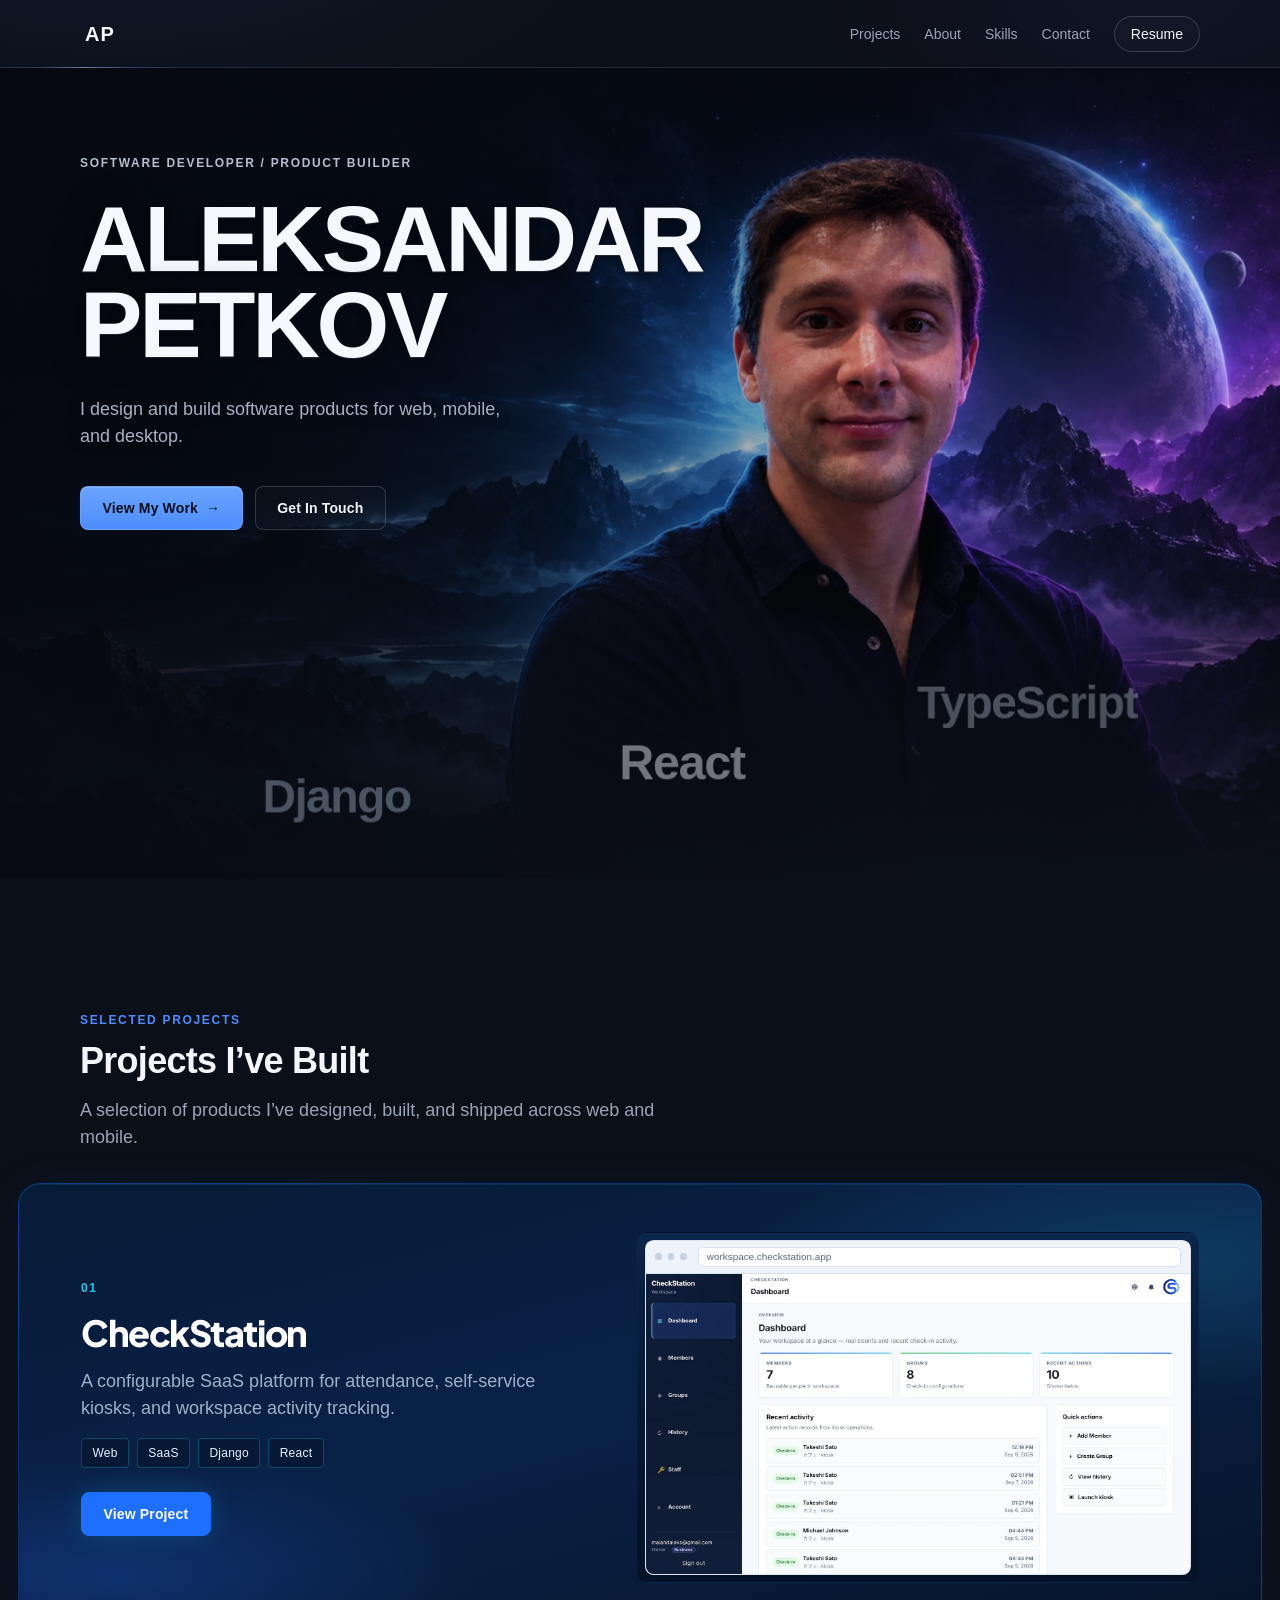
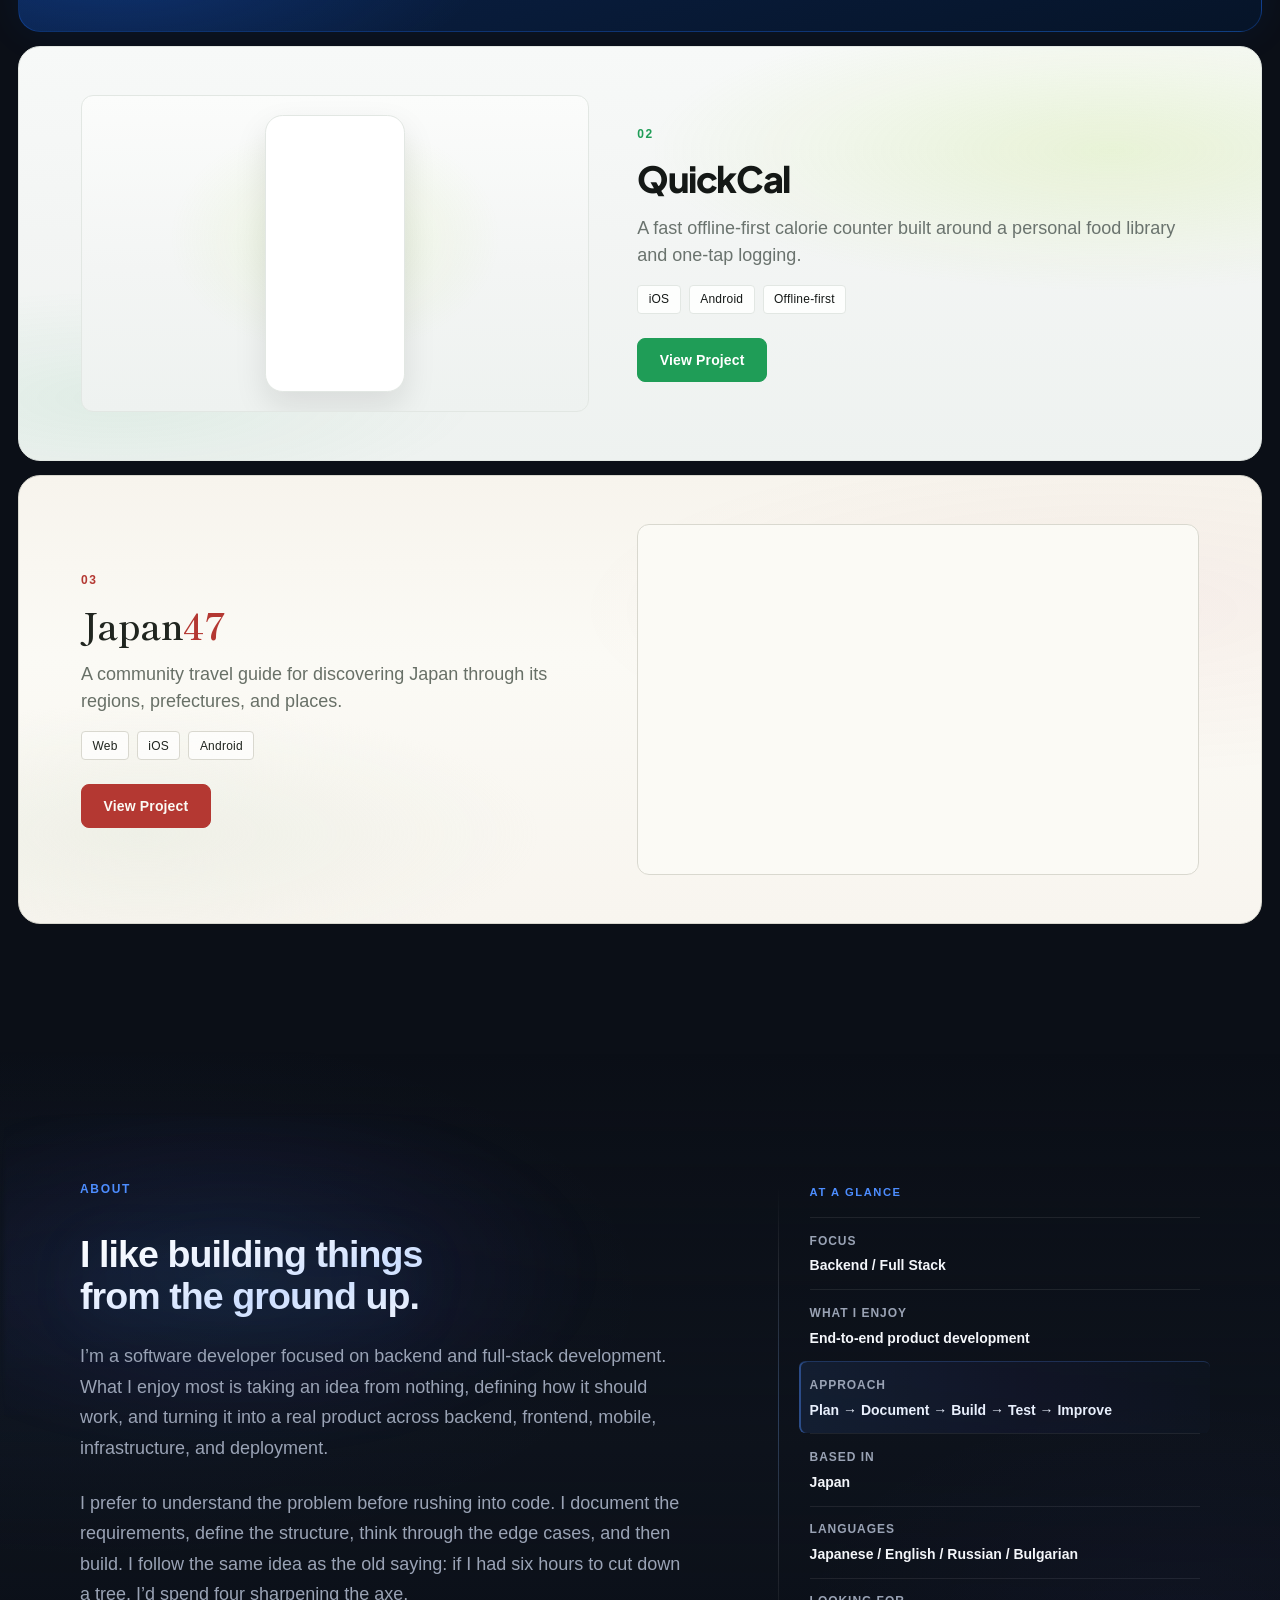
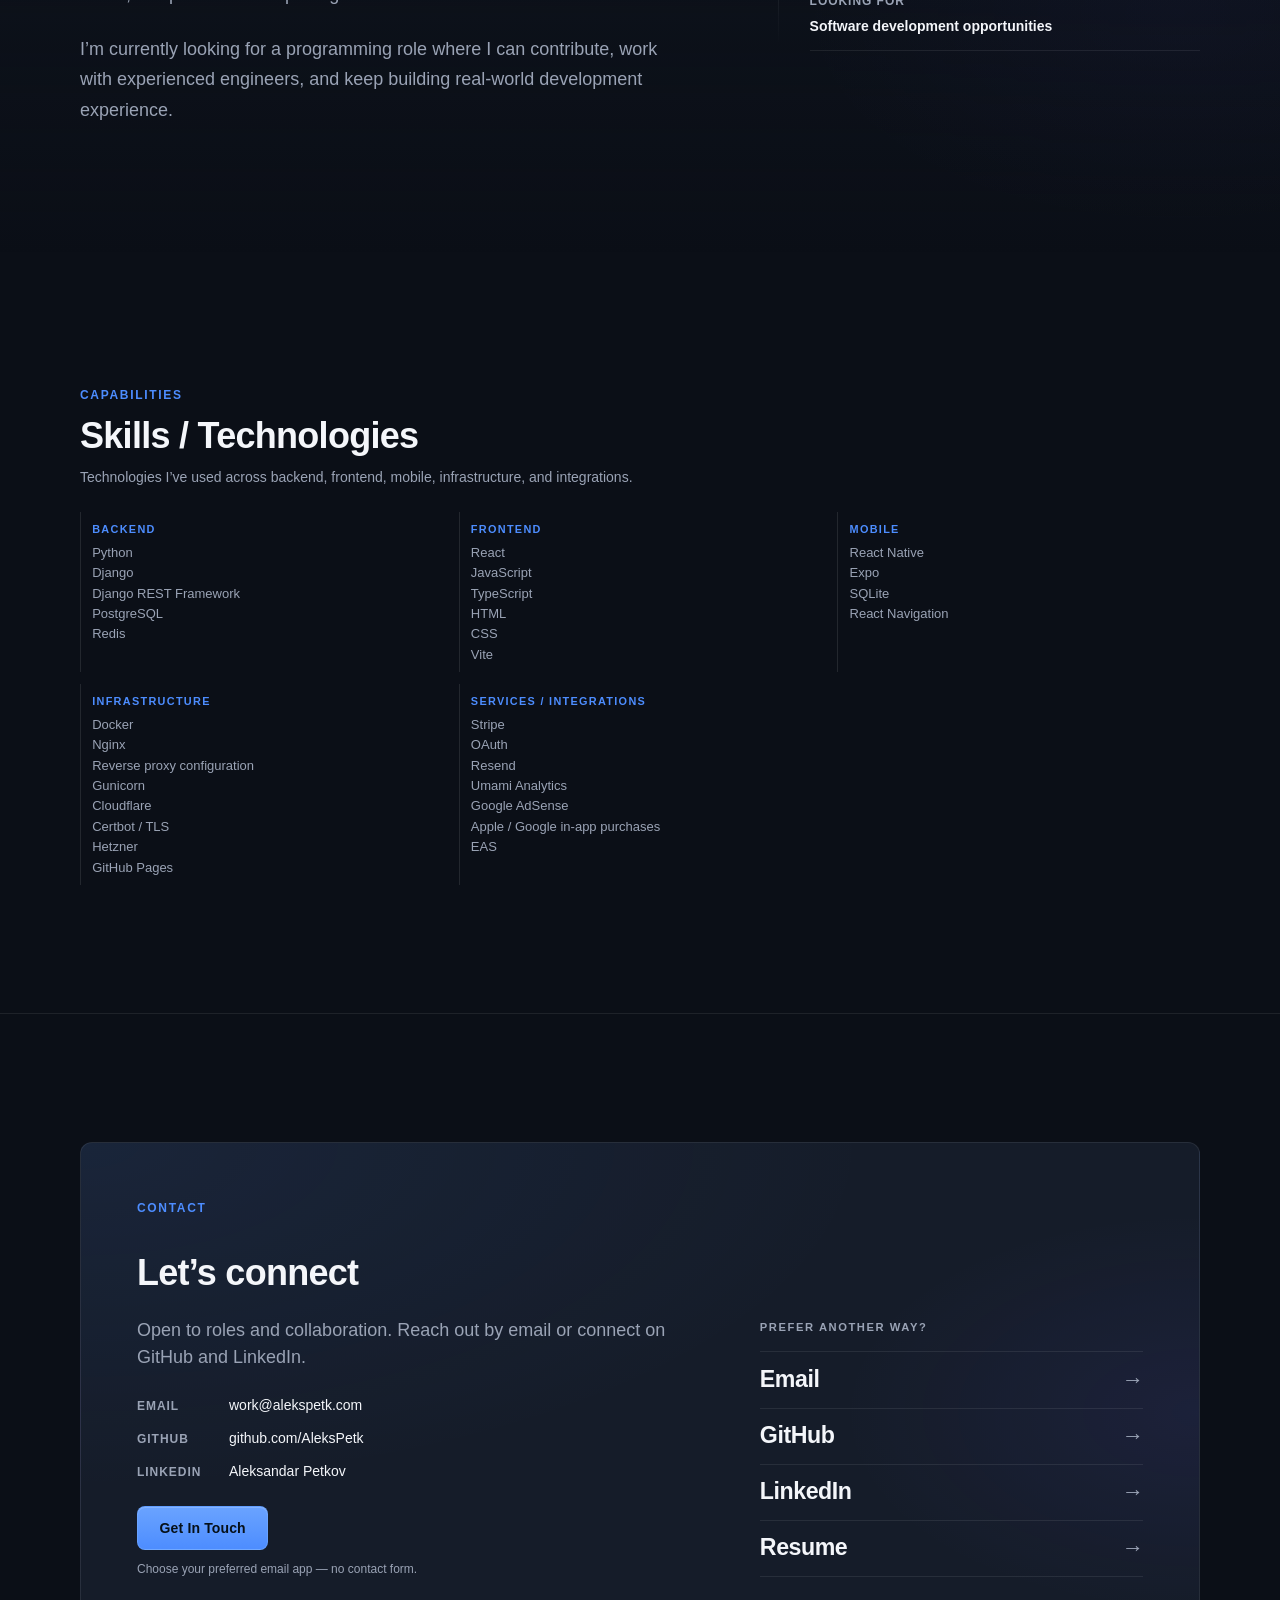
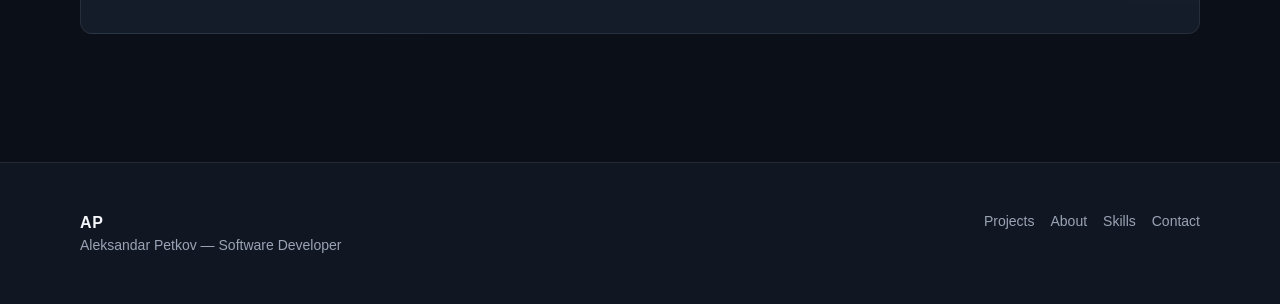
==== commit 666f1a59: "Clean project URLs Co-authored-by: Cursor <cursoragent@cursor.com>" ====
--- a/index.html
+++ b/index.html
@@ -268,7 +268,7 @@
                   <li class="tag">React</li>
                 </ul>
                 <div class="project-showcase__actions">
-                  <a class="btn btn--primary" href="projects/checkstation.html"
+                  <a class="btn btn--primary" href="projects/checkstation/"
                     >View Project</a
                   >
                 </div>
@@ -322,7 +322,7 @@
                   <li class="tag">Offline-first</li>
                 </ul>
                 <div class="project-showcase__actions">
-                  <a class="btn btn--primary" href="projects/quickcal.html"
+                  <a class="btn btn--primary" href="projects/quickcal/"
                     >View Project</a
                   >
                 </div>
@@ -362,7 +362,7 @@
                   <li class="tag">Android</li>
                 </ul>
                 <div class="project-showcase__actions">
-                  <a class="btn btn--primary" href="projects/japan47.html"
+                  <a class="btn btn--primary" href="projects/japan47/"
                     >View Project</a
                   >
                 </div>
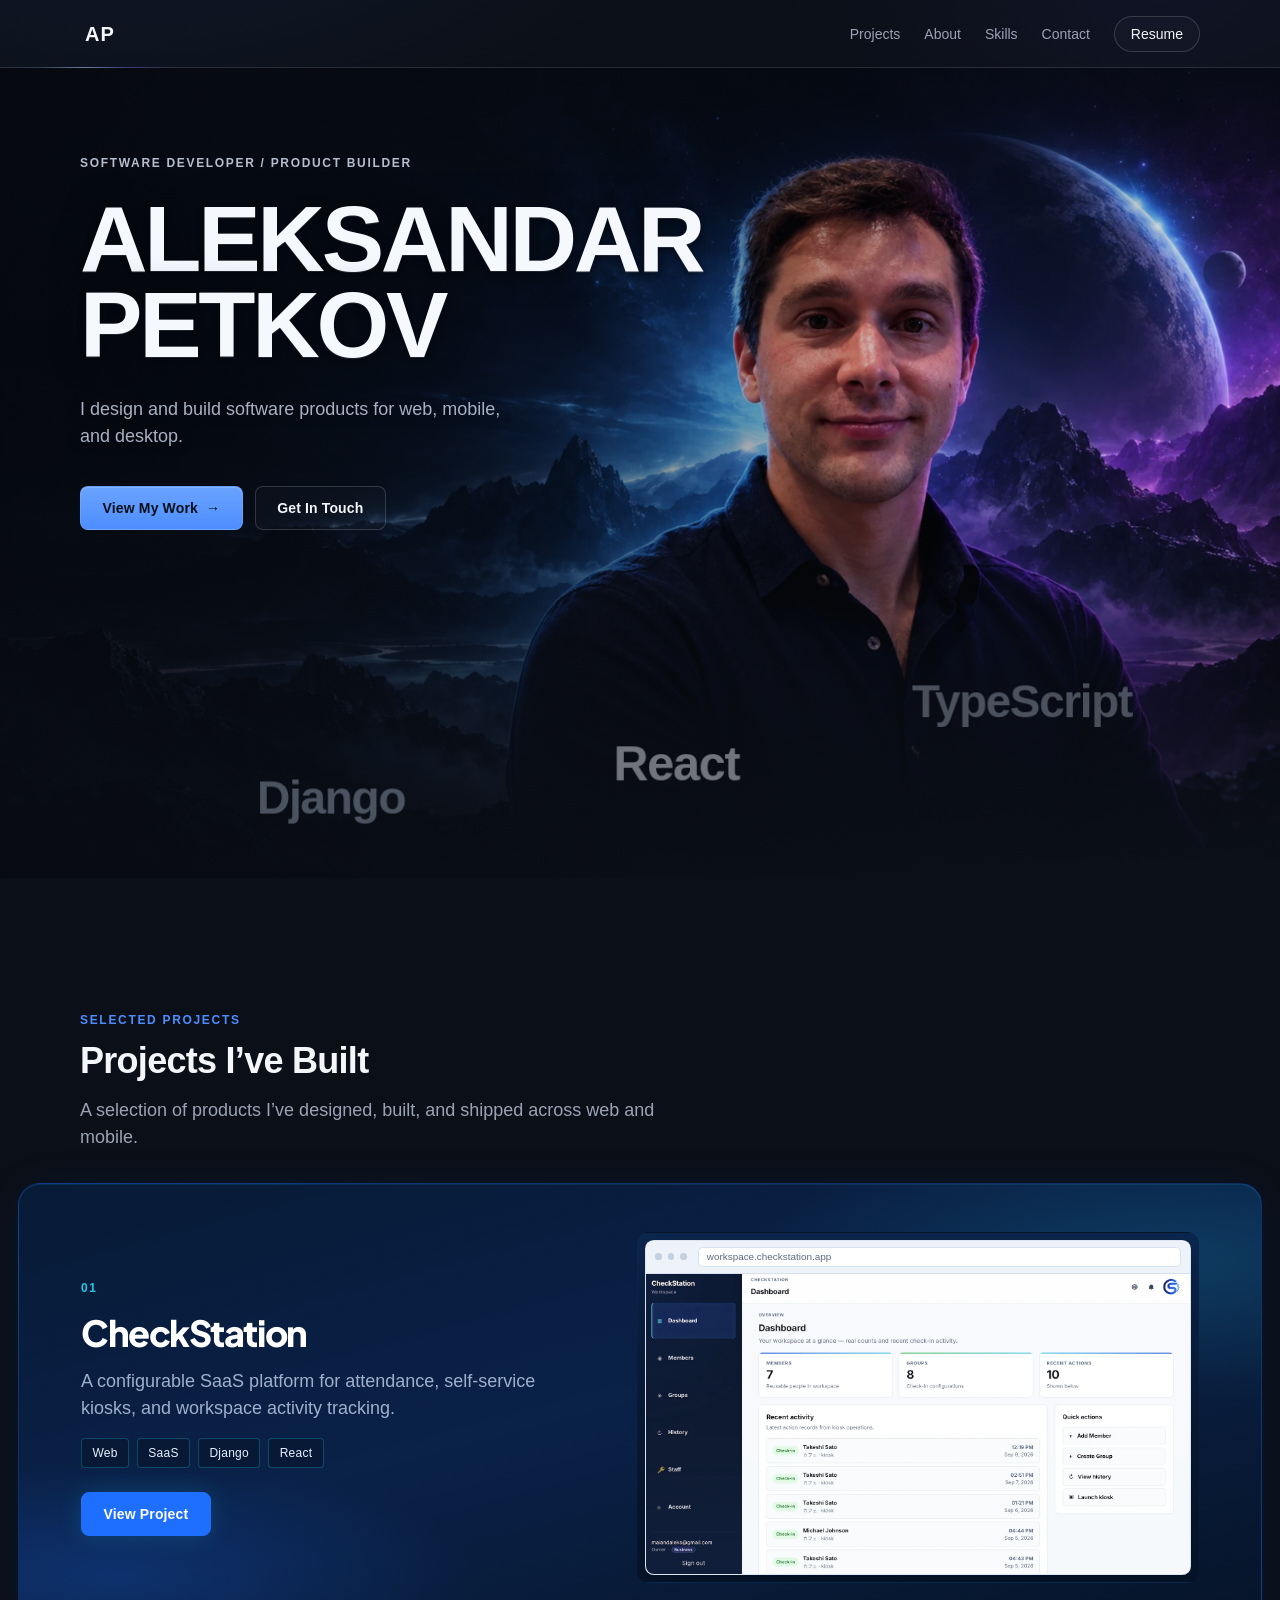
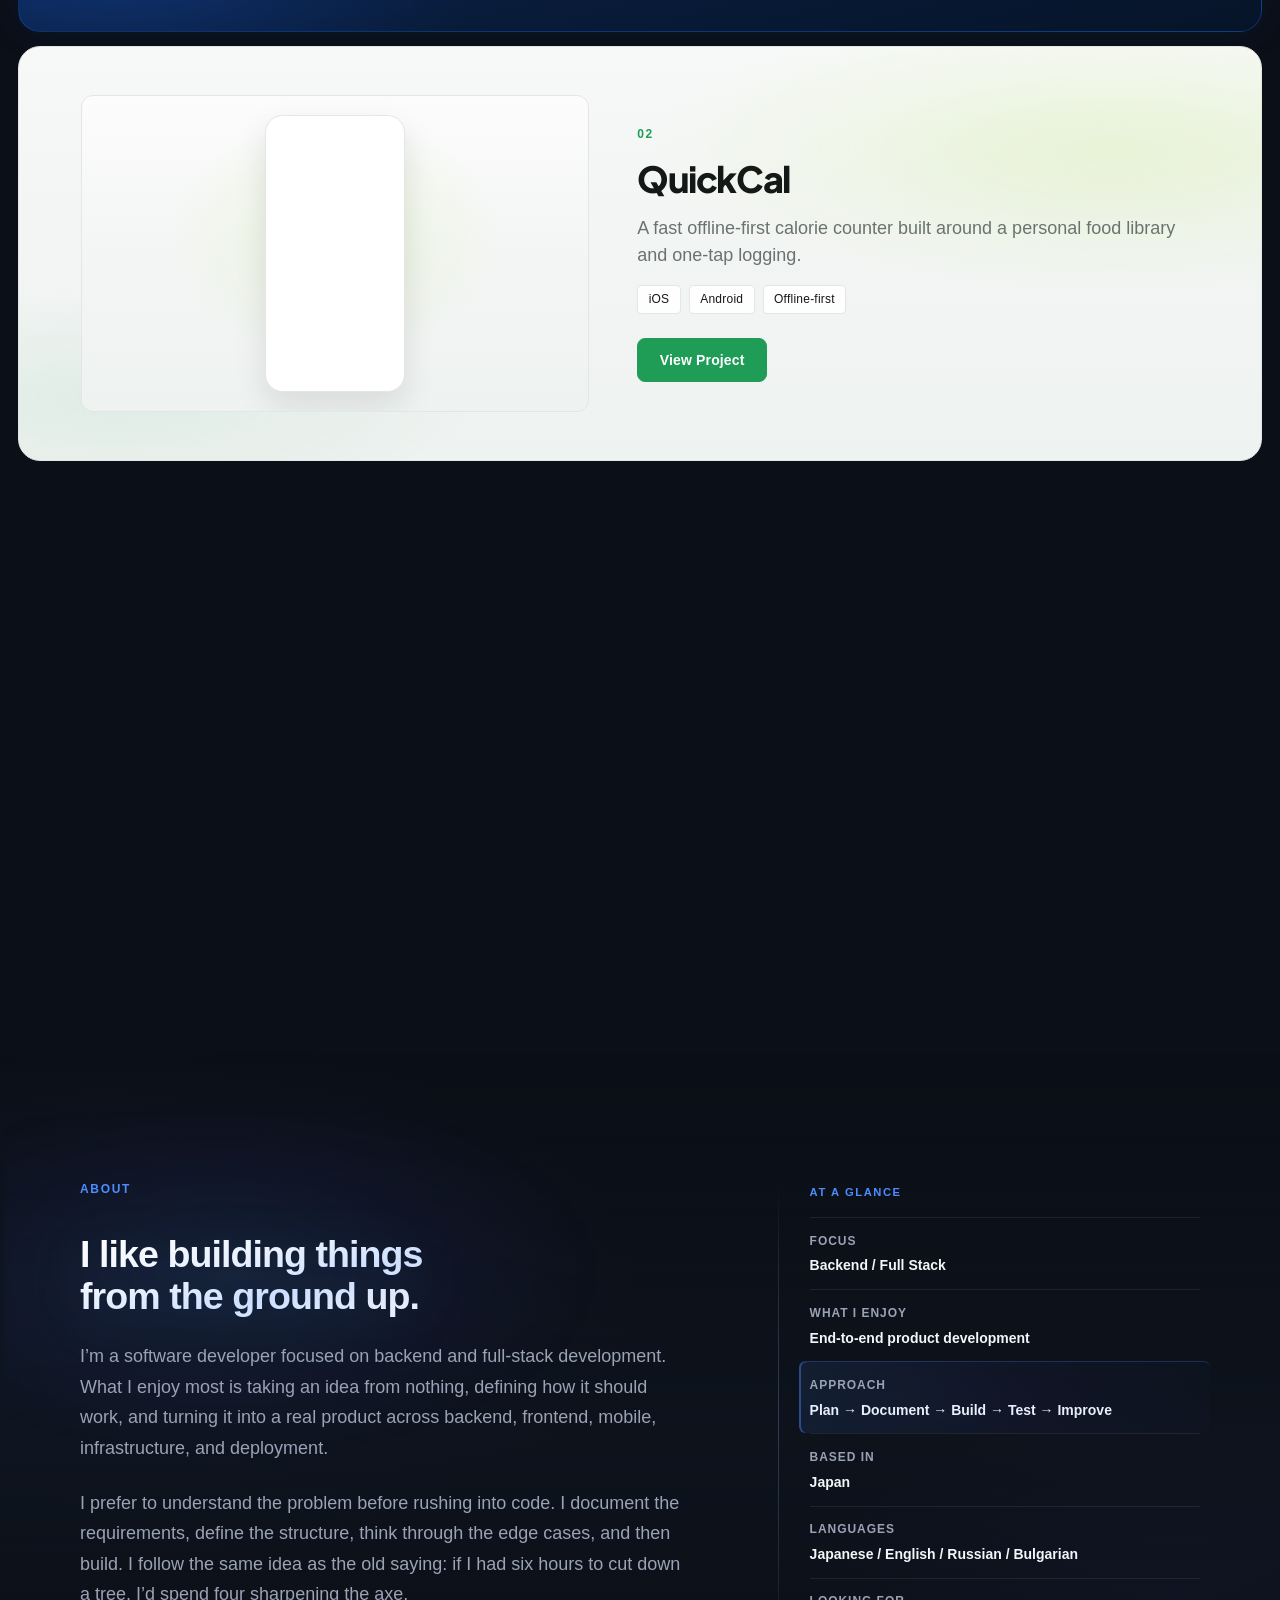
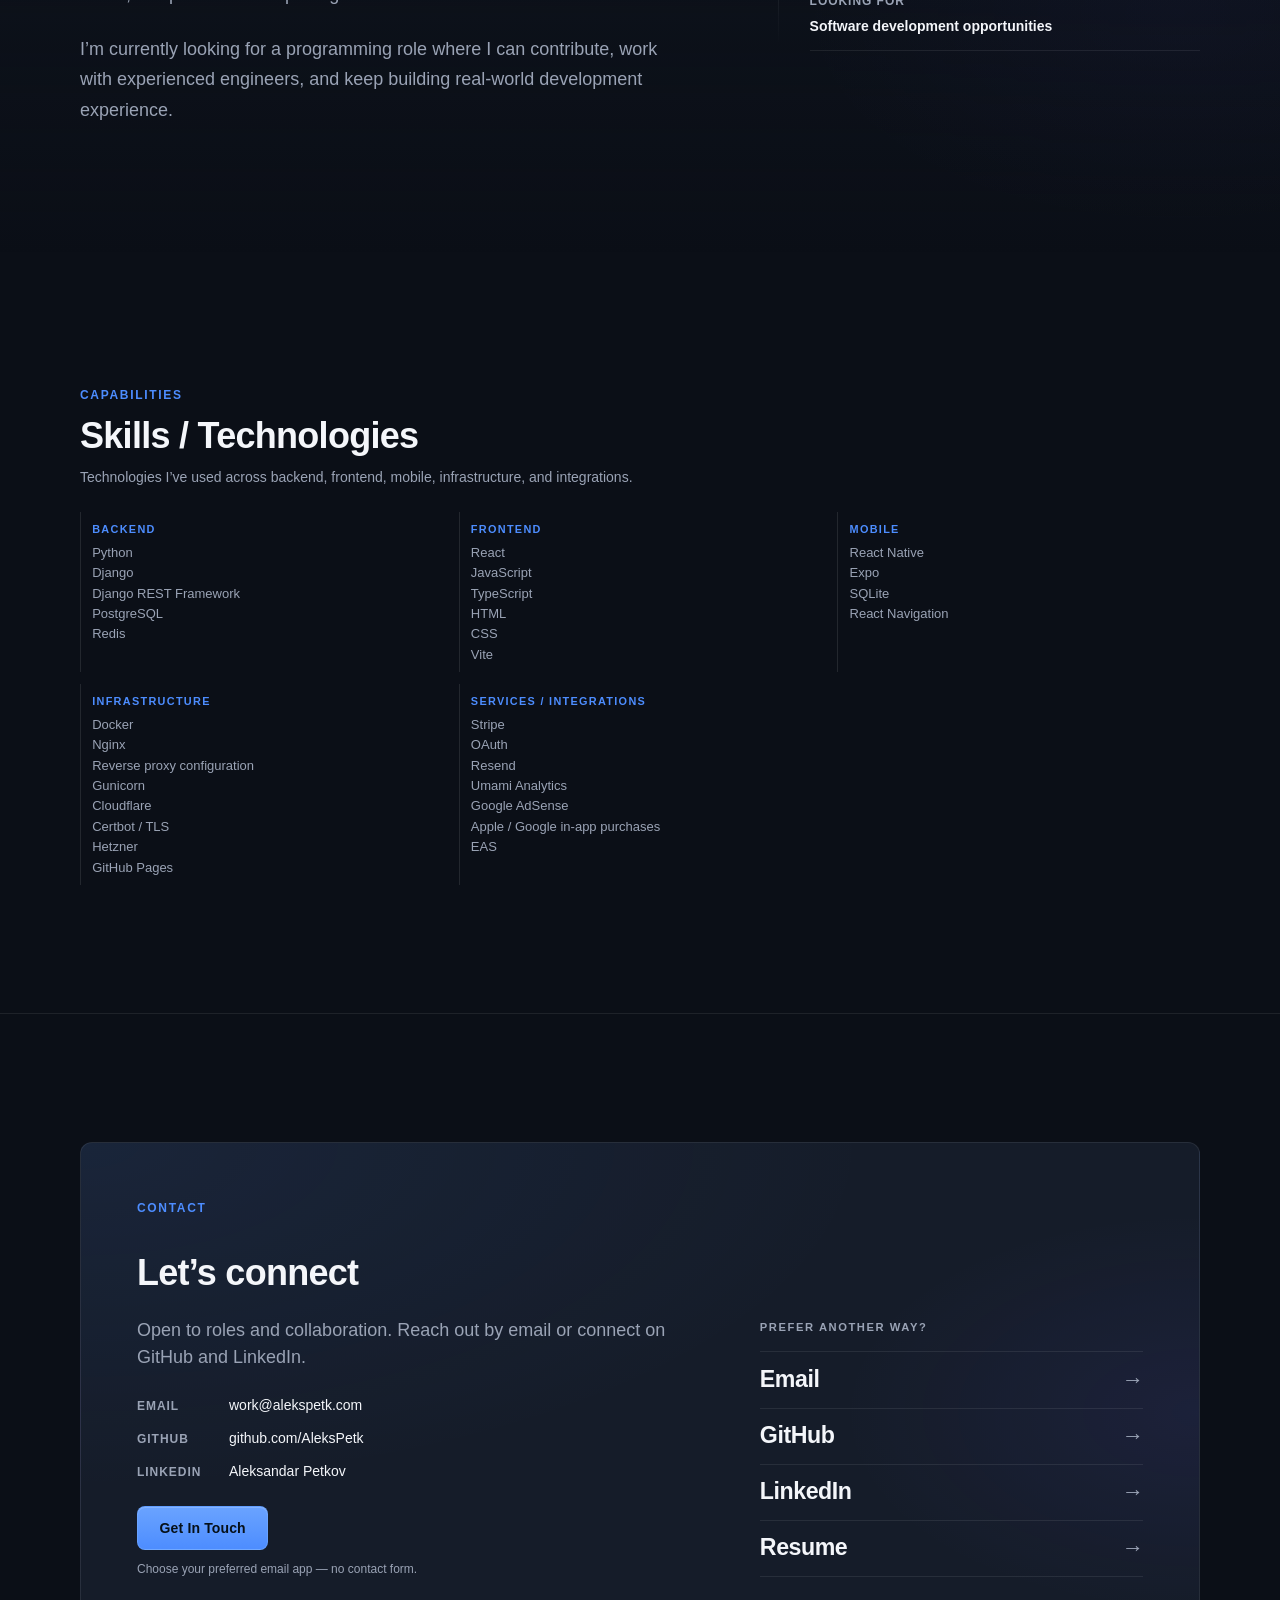
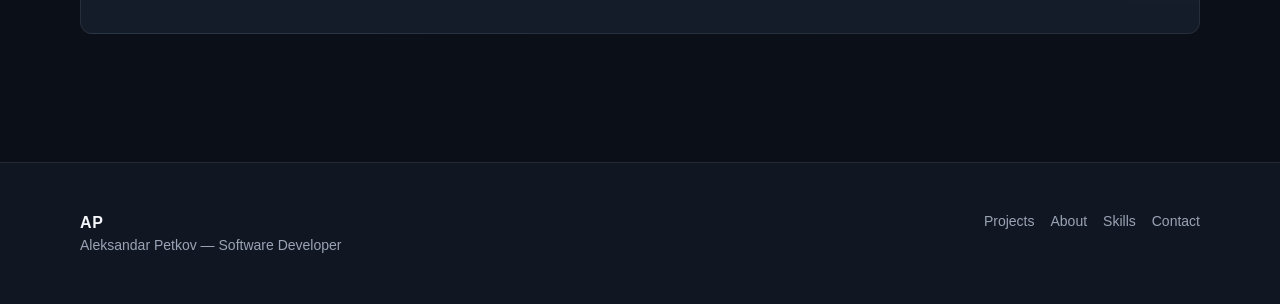
==== commit 28e4952a: "Clean homepage anchor URLs Co-authored-by: Cursor <cursoragent@cursor.com>" ====
--- a/index.html
+++ b/index.html
@@ -65,7 +65,7 @@
     <div class="page">
       <header class="site-header" data-site-header>
         <div class="site-header__inner">
-          <a class="brand" href="index.html" aria-label="AP — Home">AP</a>
+          <a class="brand" href="/" aria-label="AP — Home">AP</a>
 
           <button
             class="nav-toggle"
@@ -80,10 +80,10 @@
 
           <nav class="nav" id="site-nav" data-nav aria-label="Primary">
             <ul class="nav__list">
-              <li><a class="nav__link" href="#work">Projects</a></li>
-              <li><a class="nav__link" href="#about">About</a></li>
-              <li><a class="nav__link" href="#skills">Skills</a></li>
-              <li><a class="nav__link" href="#contact">Contact</a></li>
+              <li><a class="nav__link" href="/#projects">Projects</a></li>
+              <li><a class="nav__link" href="/#about">About</a></li>
+              <li><a class="nav__link" href="/#skills">Skills</a></li>
+              <li><a class="nav__link" href="/#contact">Contact</a></li>
               <li class="nav-resume" data-resume-menu>
                 <button
                   type="button"
@@ -221,18 +221,18 @@
                 desktop.
               </p>
               <div class="btn-group hero__actions">
-                <a class="btn btn--primary" href="#work">
+                <a class="btn btn--primary" href="/#projects">
                   View My Work
                   <span class="btn__arrow" aria-hidden="true">→</span>
                 </a>
-                <a class="btn btn--secondary" href="#contact">Get In Touch</a>
+                <a class="btn btn--secondary" href="/#contact">Get In Touch</a>
               </div>
             </div>
           </div>
         </section>
 
         <!-- Projects -->
-        <section id="work" class="section work" aria-labelledby="work-heading">
+        <section id="projects" class="section work" aria-labelledby="work-heading">
           <div class="container">
             <header class="section__header" data-reveal>
               <p class="section__label">Selected Projects</p>
@@ -680,10 +680,10 @@
             </p>
           </div>
           <nav class="site-footer__nav" aria-label="Footer">
-            <a href="#work">Projects</a>
-            <a href="#about">About</a>
-            <a href="#skills">Skills</a>
-            <a href="#contact">Contact</a>
+            <a href="/#projects">Projects</a>
+            <a href="/#about">About</a>
+            <a href="/#skills">Skills</a>
+            <a href="/#contact">Contact</a>
           </nav>
         </div>
       </footer>
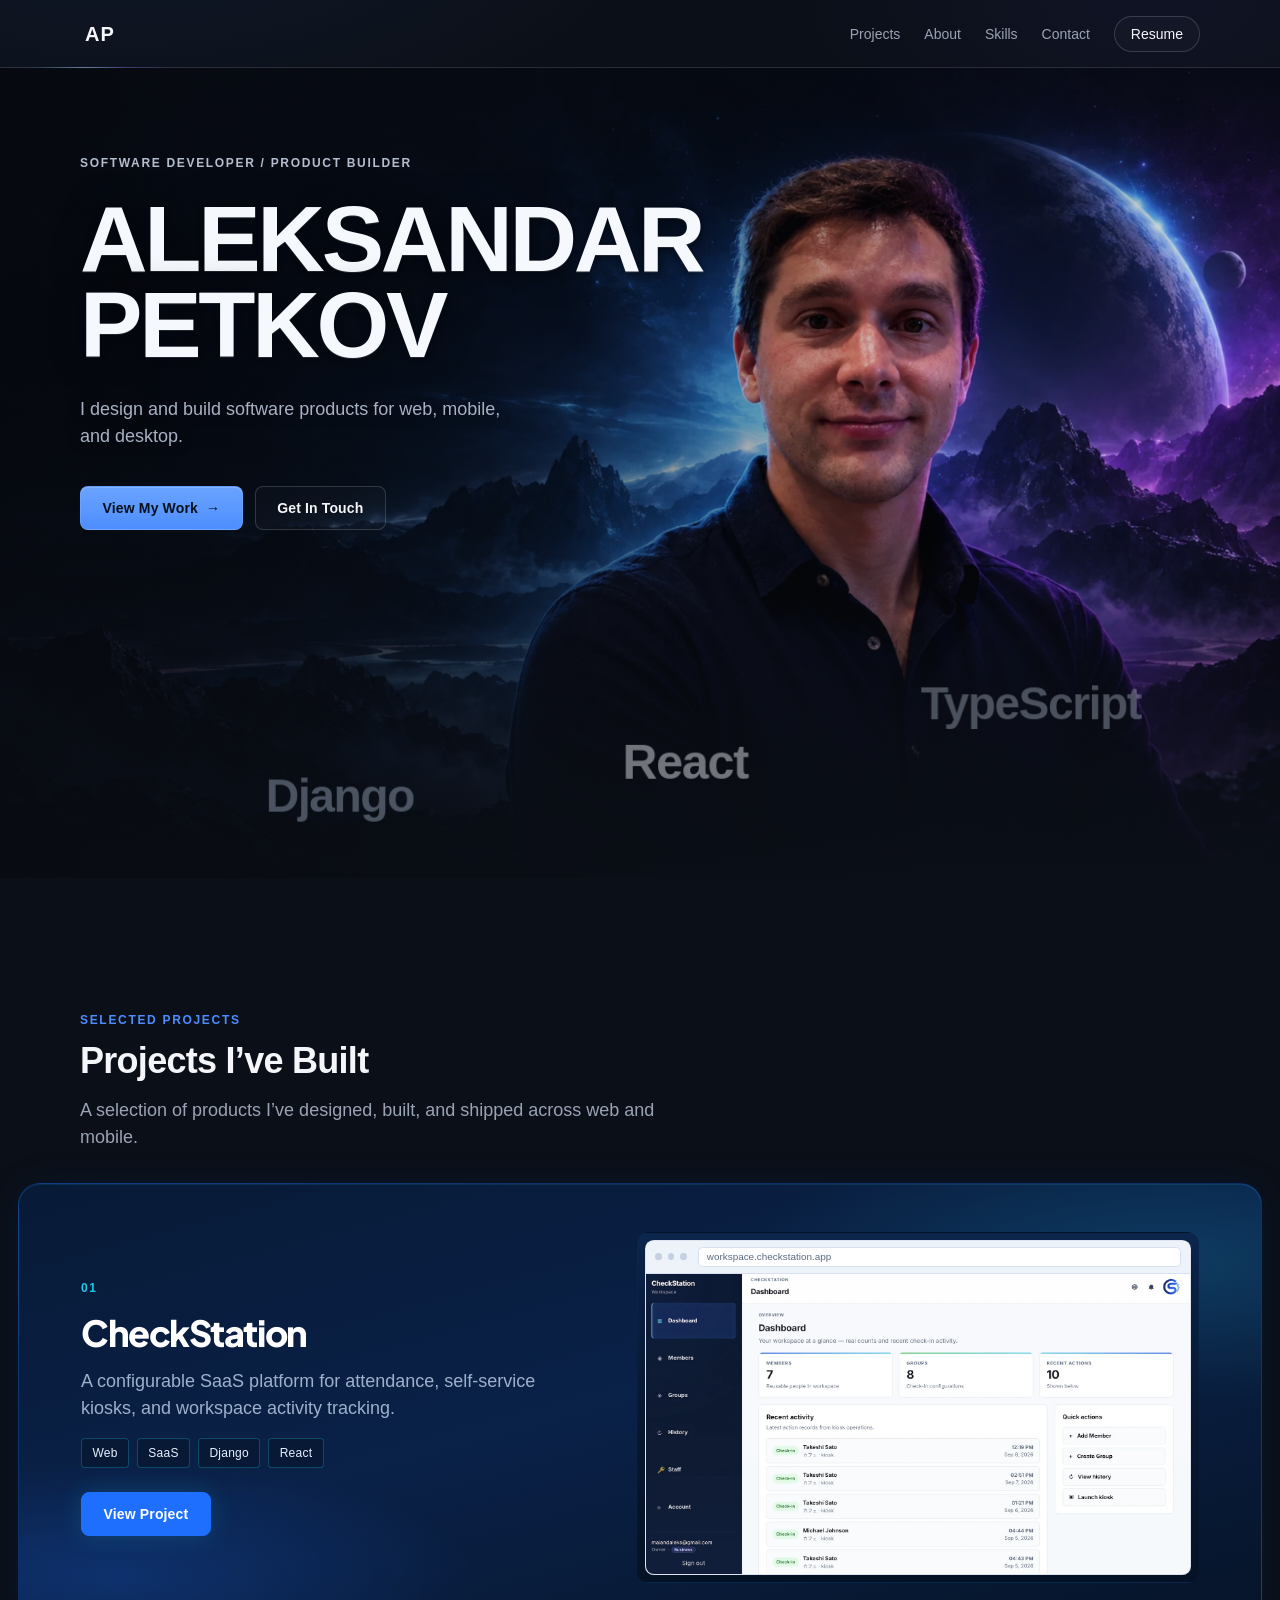
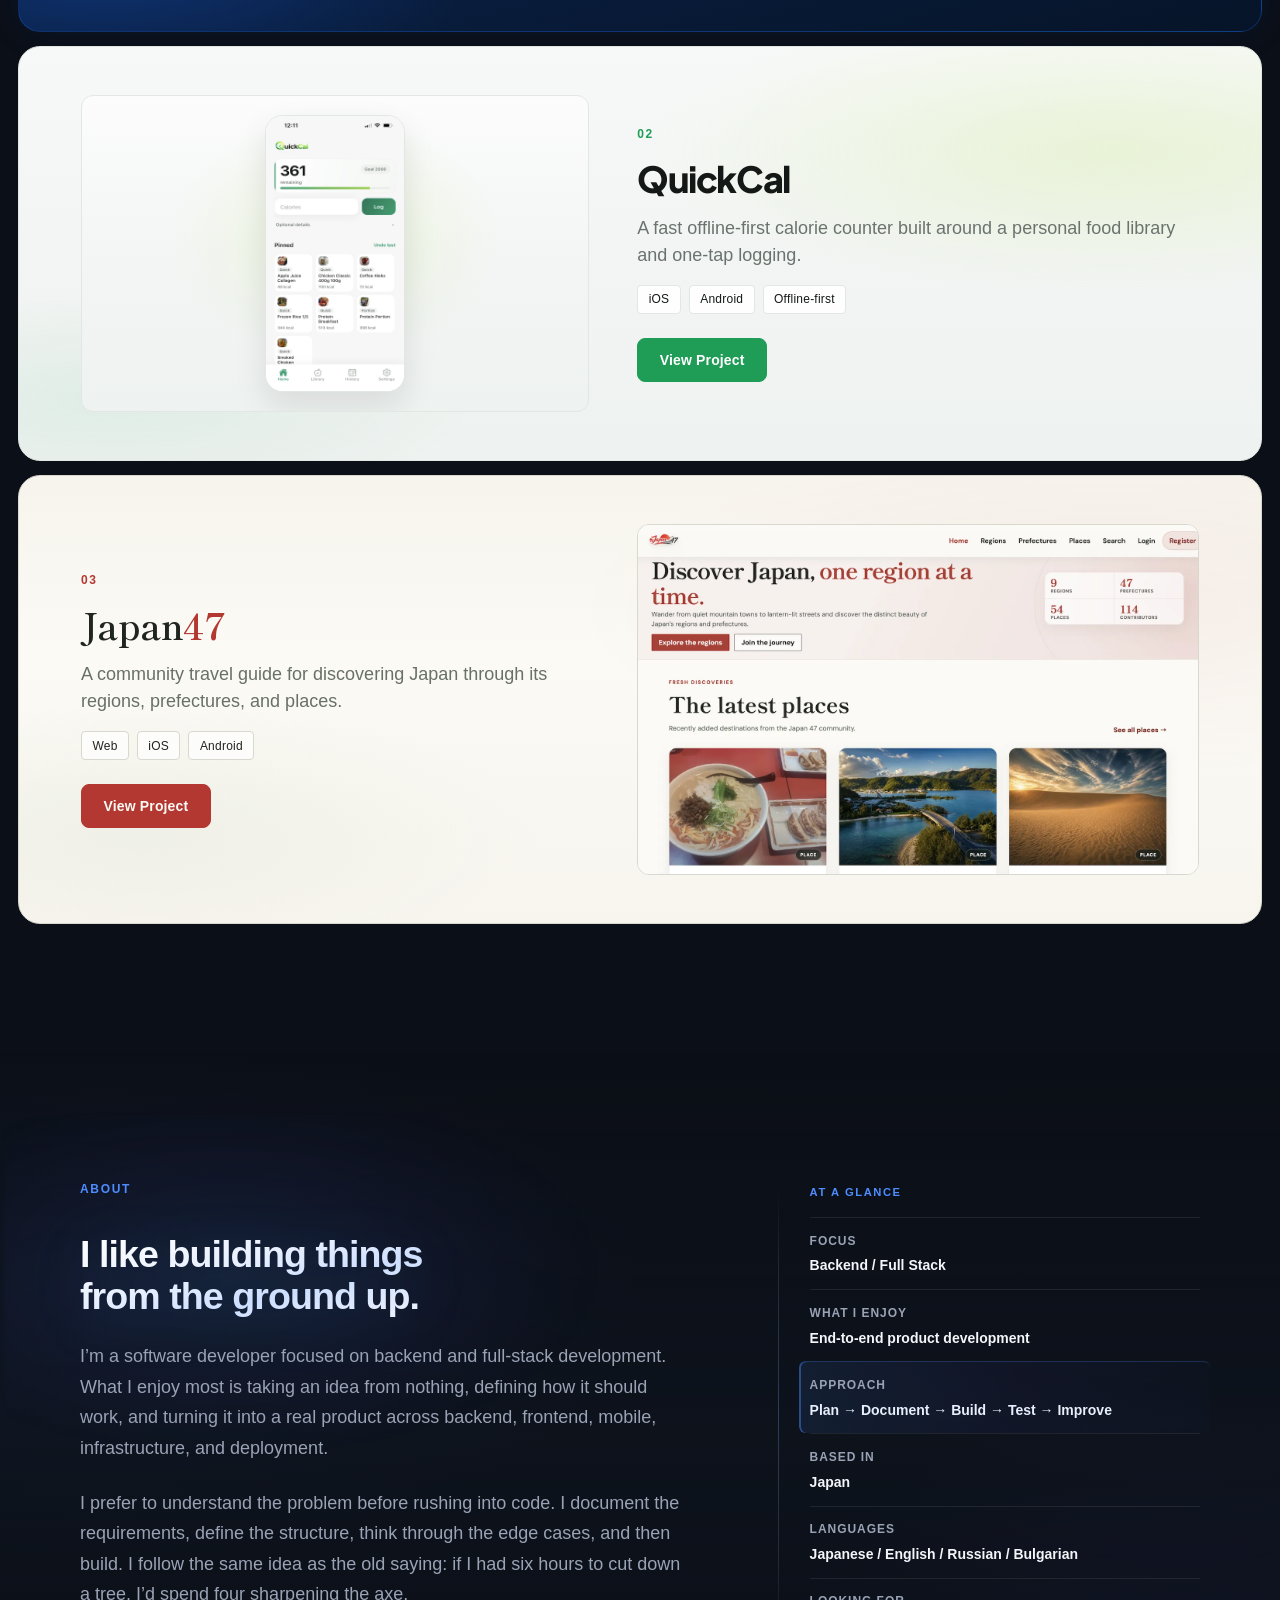
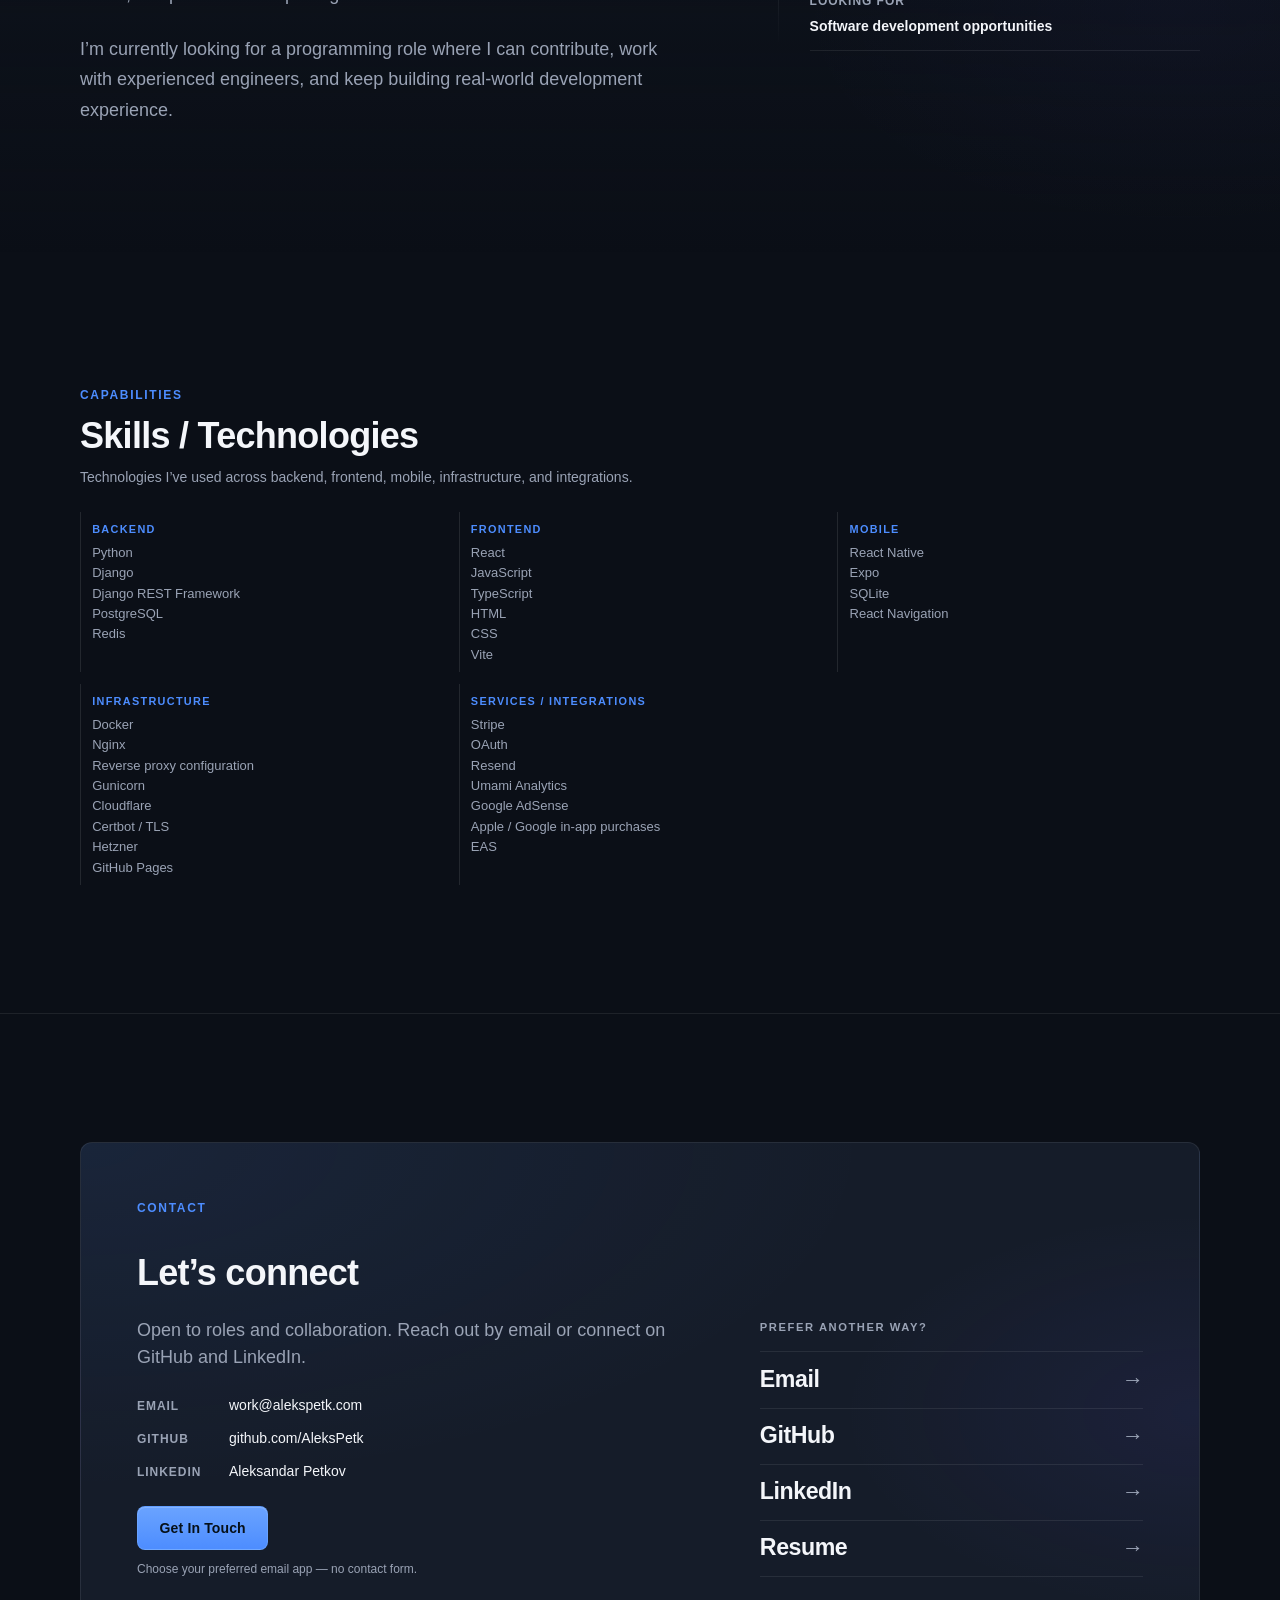
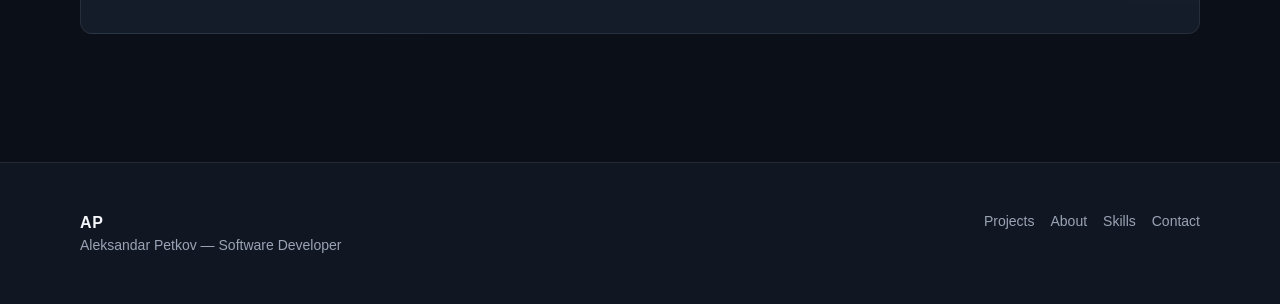
==== commit 5fcd1264: "Add clean CV URLs Co-authored-by: Cursor <cursoragent@cursor.com>" ====
--- a/index.html
+++ b/index.html
@@ -119,10 +119,7 @@
                         <a
                           class="resume-menu__action"
                           role="menuitem"
-                          href="assets/documents/resume/aleksandar-petkov-cv-en.pdf"
-                          target="_blank"
-                          rel="noopener noreferrer"
-                          >View</a
+                          href="/cv/en/">View</a
                         >
                         <a
                           class="resume-menu__action"
@@ -150,10 +147,7 @@
                         <a
                           class="resume-menu__action"
                           role="menuitem"
-                          href="assets/documents/resume/aleksandar-petkov-rirekisho-ja.pdf"
-                          target="_blank"
-                          rel="noopener noreferrer"
-                          >View</a
+                          href="/cv/ja/rirekisho/">View</a
                         >
                         <a
                           class="resume-menu__action"
@@ -176,10 +170,7 @@
                         <a
                           class="resume-menu__action"
                           role="menuitem"
-                          href="assets/documents/resume/aleksandar-petkov-shokumukeirekisho-ja.pdf"
-                          target="_blank"
-                          rel="noopener noreferrer"
-                          >View</a
+                          href="/cv/ja/shokumukeirekisho/">View</a
                         >
                         <a
                           class="resume-menu__action"
--- a/css/components.css
+++ b/css/components.css
@@ -1083,3 +1083,66 @@
 .page-404__text {
   color: var(--color-text-muted);
 }
+
+/* --------------------------------------------------------------------------
+   CV viewer — full-viewport PDF pages at /cv/...
+   -------------------------------------------------------------------------- */
+
+.cv-page {
+  display: flex;
+  flex-direction: column;
+  min-height: 100vh;
+  min-height: 100dvh;
+  background: var(--color-bg);
+}
+
+.cv-bar {
+  display: flex;
+  align-items: center;
+  justify-content: space-between;
+  gap: var(--space-3);
+  flex-shrink: 0;
+  min-height: var(--header-height);
+  padding: 0.65rem var(--page-gutter);
+  border-bottom: 1px solid var(--color-border);
+  background: rgba(11, 15, 23, 0.96);
+}
+
+.cv-bar__back,
+.cv-bar__download {
+  flex-shrink: 0;
+}
+
+.cv-bar__title {
+  margin: 0;
+  min-width: 0;
+  font-size: var(--text-sm);
+  font-weight: 600;
+  letter-spacing: -0.01em;
+  color: var(--color-text);
+  text-align: center;
+  white-space: nowrap;
+  overflow: hidden;
+  text-overflow: ellipsis;
+}
+
+.cv-frame {
+  flex: 1 1 auto;
+  width: 100%;
+  min-height: 0;
+  border: 0;
+  background: #fff;
+}
+
+@media (max-width: 640px) {
+  .cv-bar {
+    flex-wrap: wrap;
+    padding-block: 0.75rem;
+  }
+
+  .cv-bar__title {
+    order: -1;
+    flex: 1 1 100%;
+    text-align: left;
+  }
+}
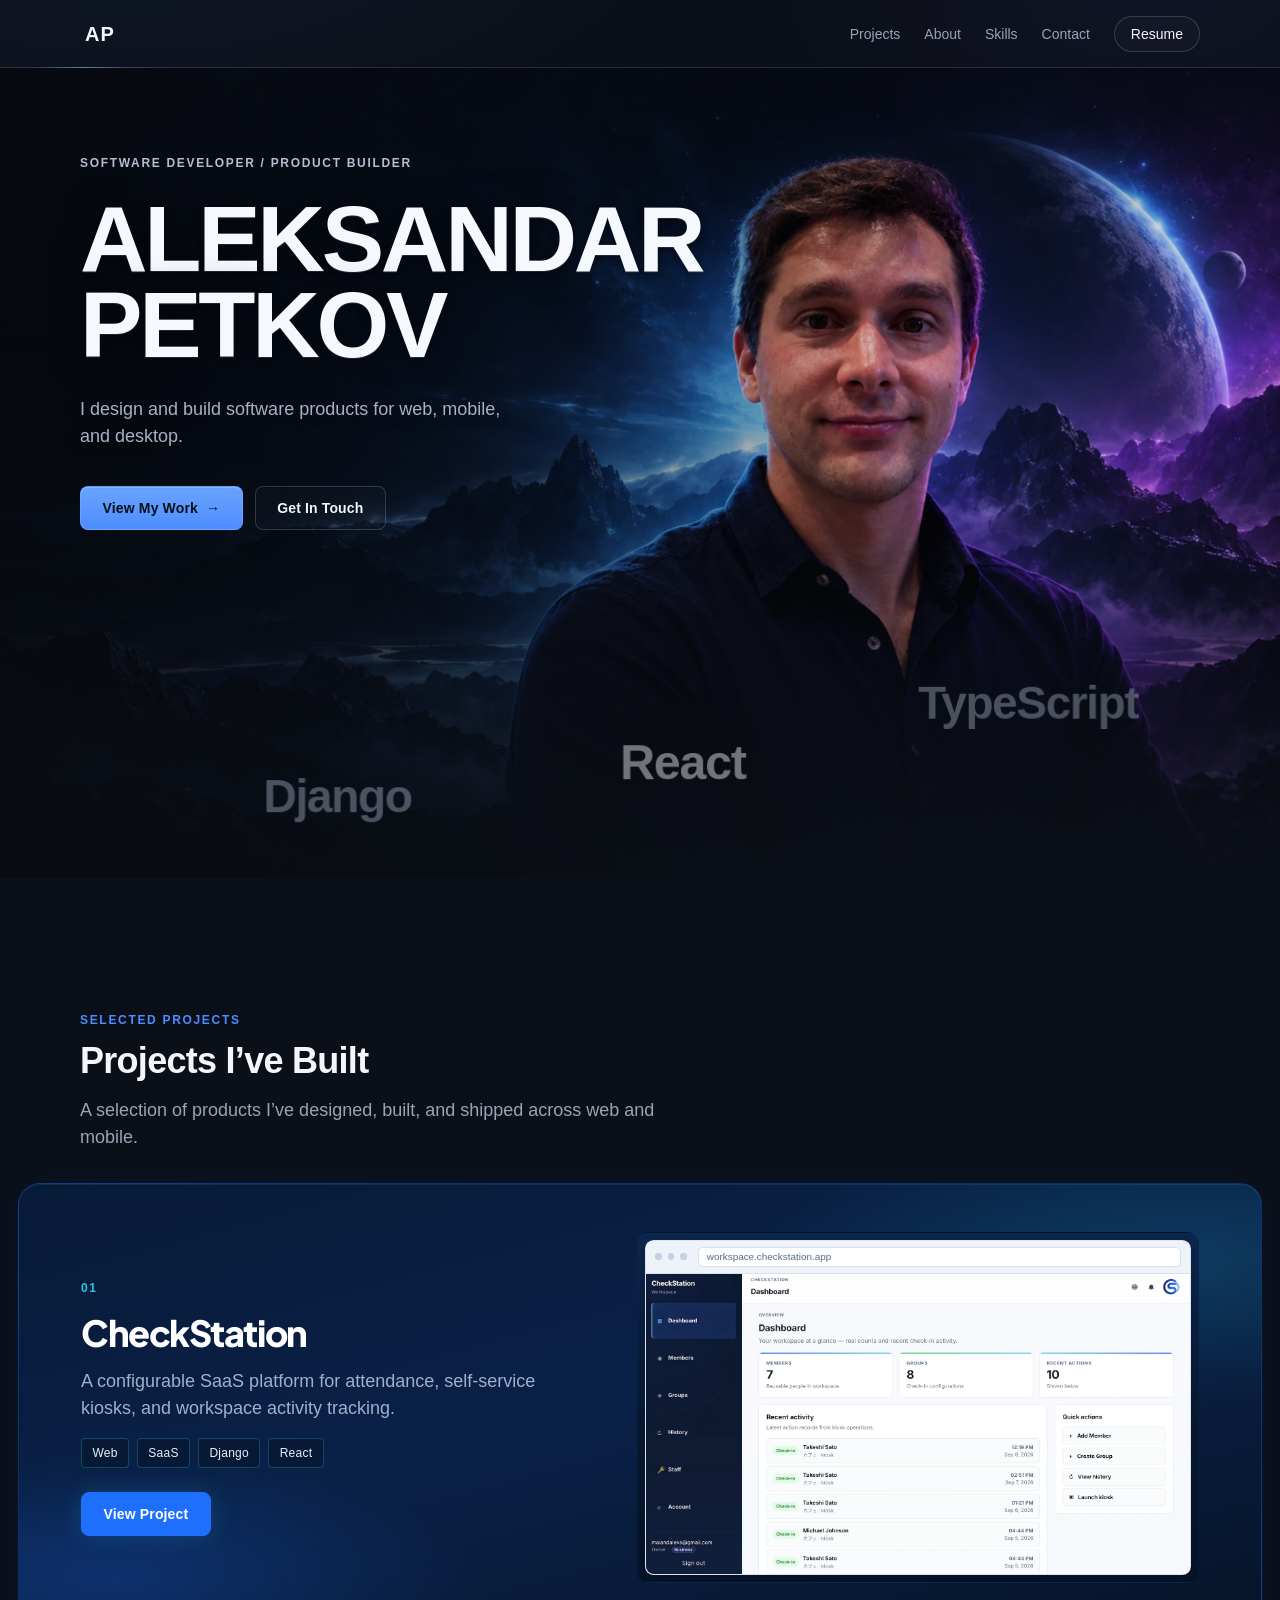
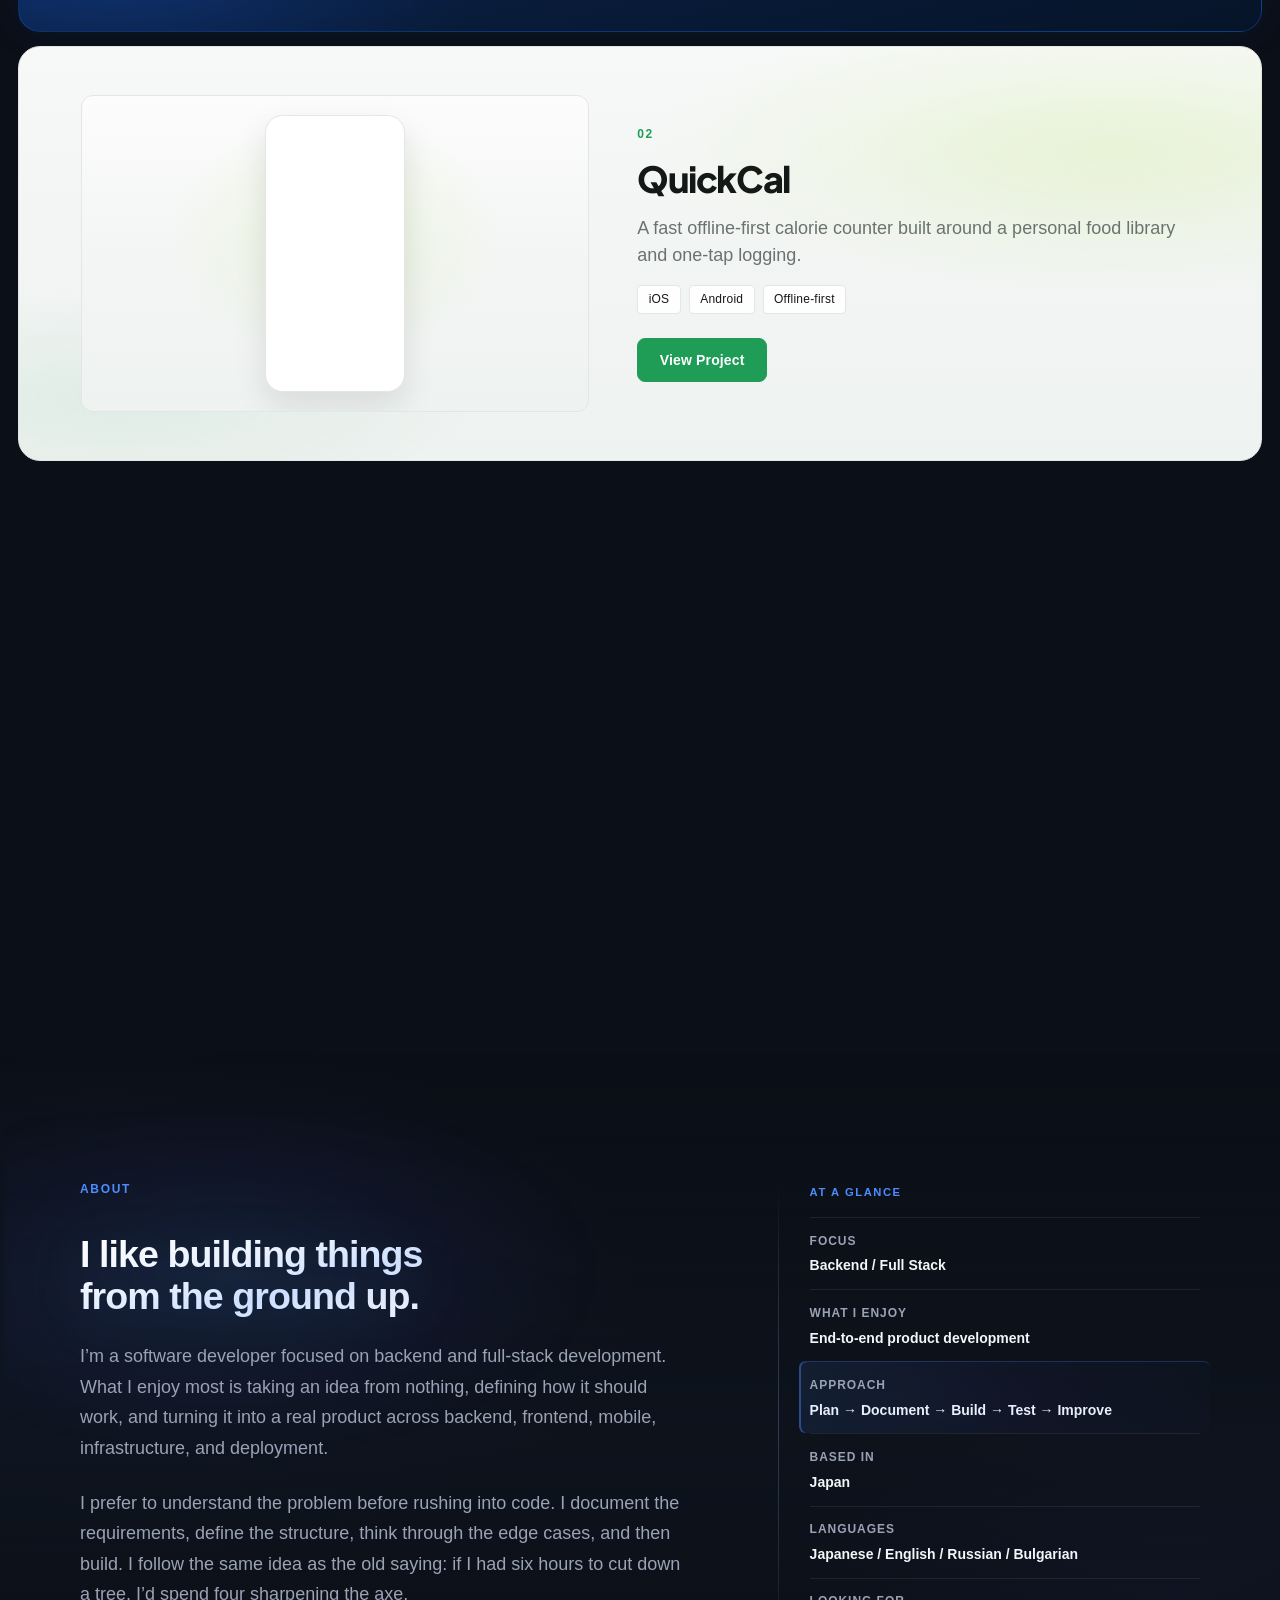
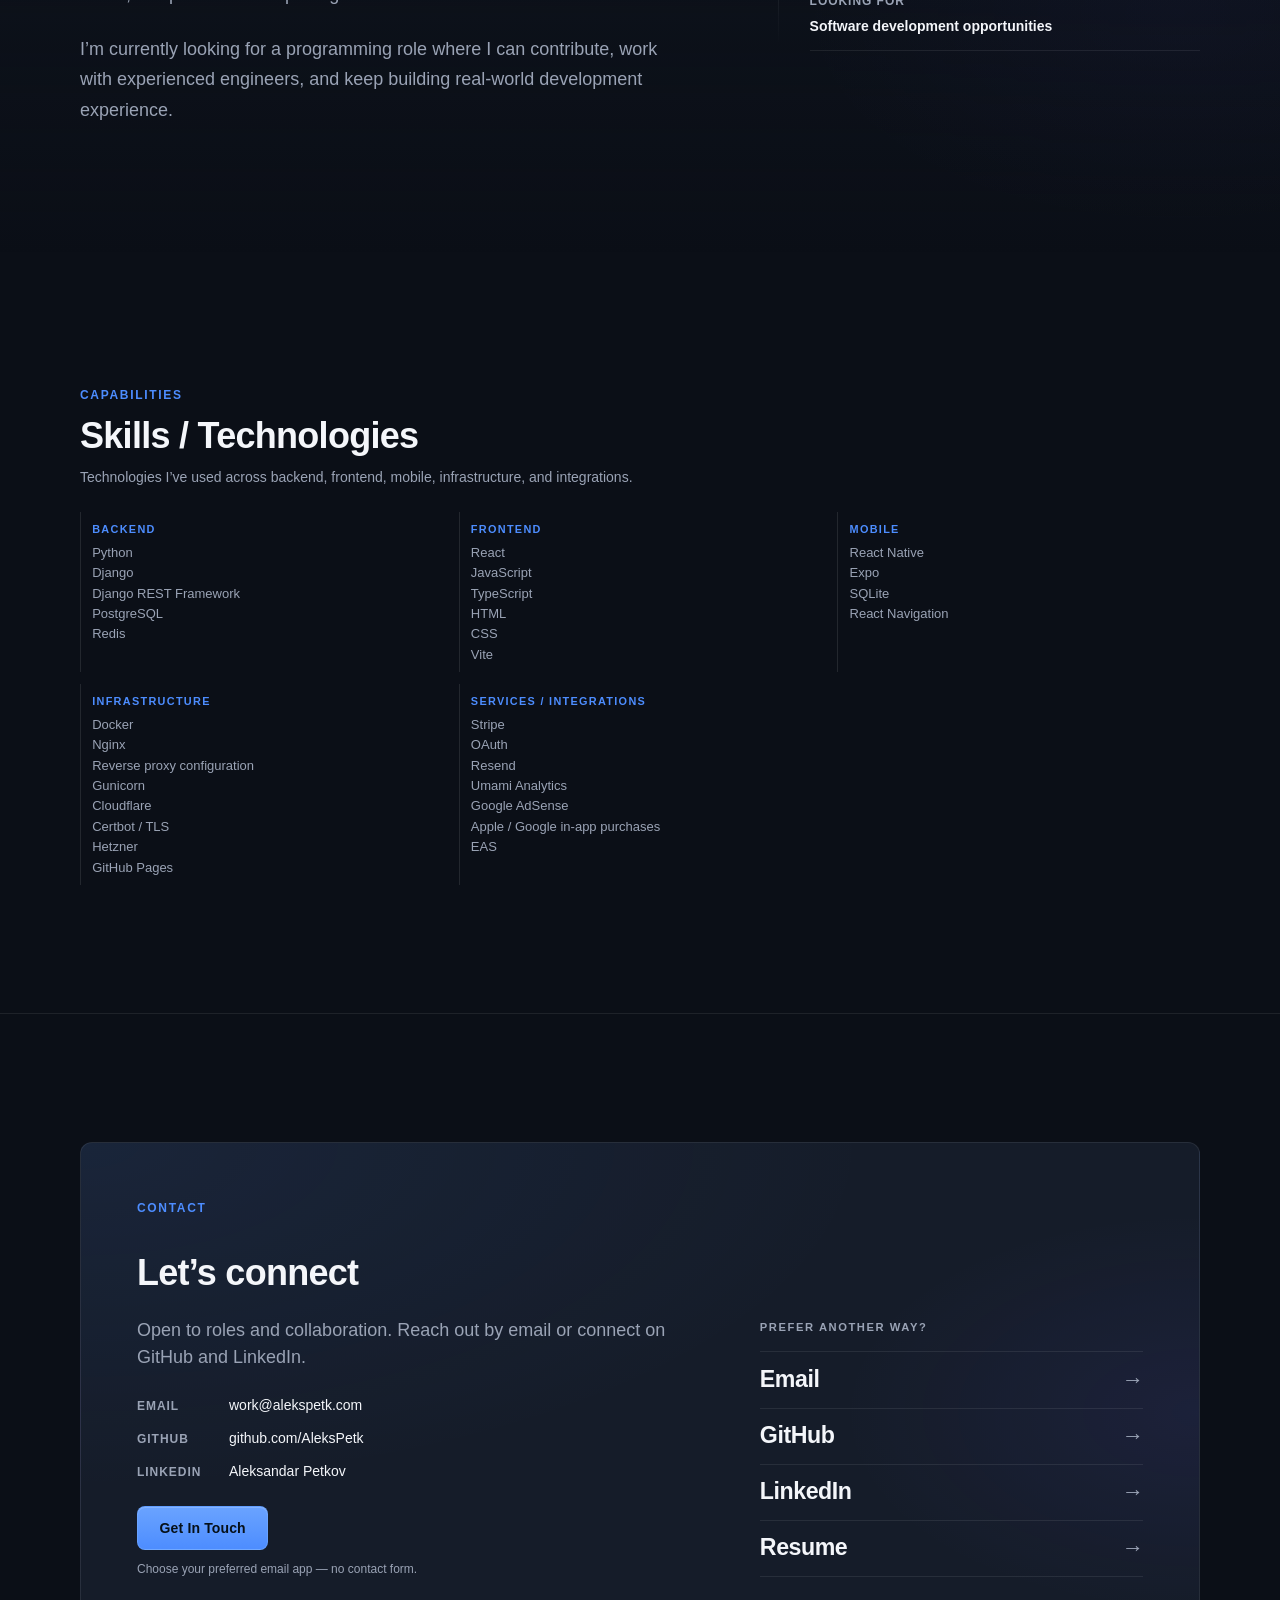
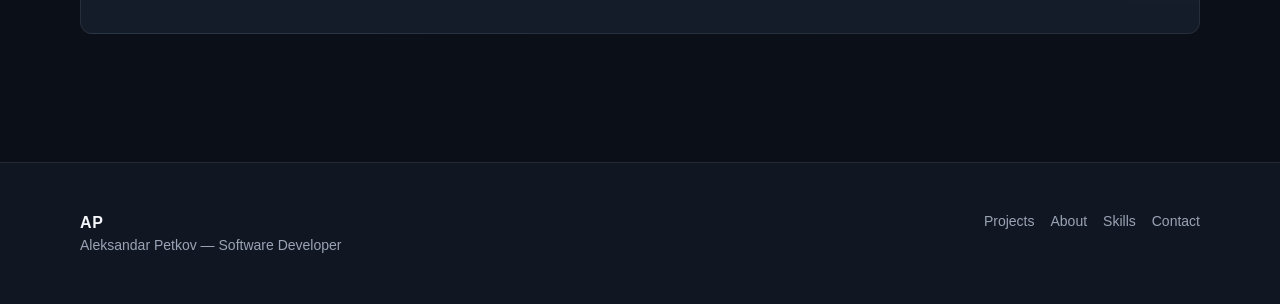
==== commit b4e17fcc: "Final SEO polish Co-authored-by: Cursor <cursoragent@cursor.com>" ====
--- a/index.html
+++ b/index.html
@@ -4,38 +4,67 @@
     <meta charset="utf-8" />
     <meta name="viewport" content="width=device-width, initial-scale=1" />
 
-    <title>Aleksandar Petkov — Software Developer</title>
+    <title>Aleksandar Petkov | Backend &amp; Full-Stack Developer</title>
     <meta
       name="description"
-      content="Aleksandar Petkov — software developer and product builder. Portfolio of shipped web, mobile, and desktop products including CheckStation, Japan47, and QuickCal."
-    />
+      content="Portfolio of Aleksandar Petkov, a software developer in Japan focused on backend and full-stack work with Python, Django, React, and deployed web and mobile products."
+    />
+    <meta name="robots" content="index,follow" />
 
     <link rel="canonical" href="https://alekspetk.com/" />
 
     <meta property="og:type" content="website" />
     <meta property="og:url" content="https://alekspetk.com/" />
-    <meta property="og:title" content="Aleksandar Petkov — Software Developer" />
+    <meta
+      property="og:title"
+      content="Aleksandar Petkov | Backend &amp; Full-Stack Developer"
+    />
     <meta
       property="og:description"
-      content="Software developer and product builder. Shipped web, mobile, and desktop products — CheckStation, Japan47, QuickCal."
+      content="Portfolio of Aleksandar Petkov, a software developer in Japan focused on backend and full-stack work with Python, Django, React, and deployed web and mobile products."
     />
     <meta
       property="og:image"
       content="https://alekspetk.com/assets/images/hero/hero-cinematic.webp"
     />
+    <meta property="og:image:width" content="1920" />
+    <meta property="og:image:height" content="1081" />
+    <meta property="og:image:alt" content="Aleksandar Petkov portfolio homepage" />
     <meta name="twitter:card" content="summary_large_image" />
     <meta
       name="twitter:title"
-      content="Aleksandar Petkov — Software Developer"
+      content="Aleksandar Petkov | Backend &amp; Full-Stack Developer"
     />
     <meta
       name="twitter:description"
-      content="Software developer and product builder. Shipped web, mobile, and desktop products."
+      content="Portfolio of Aleksandar Petkov, a software developer in Japan focused on backend and full-stack work with Python, Django, React, and deployed web and mobile products."
     />
     <meta
       name="twitter:image"
       content="https://alekspetk.com/assets/images/hero/hero-cinematic.webp"
     />
+    <script type="application/ld+json">
+      {
+        "@context": "https://schema.org",
+        "@graph": [
+          {
+            "@type": "Person",
+            "name": "Aleksandar Petkov",
+            "url": "https://alekspetk.com/",
+            "jobTitle": "Software Developer",
+            "sameAs": [
+              "https://github.com/AleksPetk",
+              "https://www.linkedin.com/in/aleksandar-petkov-7a90b4435/"
+            ]
+          },
+          {
+            "@type": "WebSite",
+            "name": "Aleksandar Petkov",
+            "url": "https://alekspetk.com/"
+          }
+        ]
+      }
+    </script>
 
     <meta name="theme-color" content="#0b0f17" />
     <link rel="icon" href="assets/icons/favicon.svg" type="image/svg+xml" />
@@ -283,7 +312,7 @@
                         src="assets/images/projects/checkstation/checkstation-workspace.webp"
                         width="1600"
                         height="900"
-                        alt="CheckStation workspace dashboard preview"
+                        alt="CheckStation workspace dashboard"
                         loading="lazy"
                         decoding="async"
                       />
@@ -325,7 +354,7 @@
                     src="assets/images/projects/quickcal/quickcal-phone-home.webp"
                     width="600"
                     height="1200"
-                    alt="QuickCal home screen preview"
+                    alt="QuickCal mobile calorie tracking interface"
                     loading="lazy"
                     decoding="async"
                   />
@@ -364,7 +393,7 @@
                     src="assets/images/projects/japan47/japan47-web-main.webp"
                     width="1600"
                     height="900"
-                    alt="Japan47 website homepage preview"
+                    alt="Japan47 travel discovery homepage"
                     loading="lazy"
                     decoding="async"
                   />
